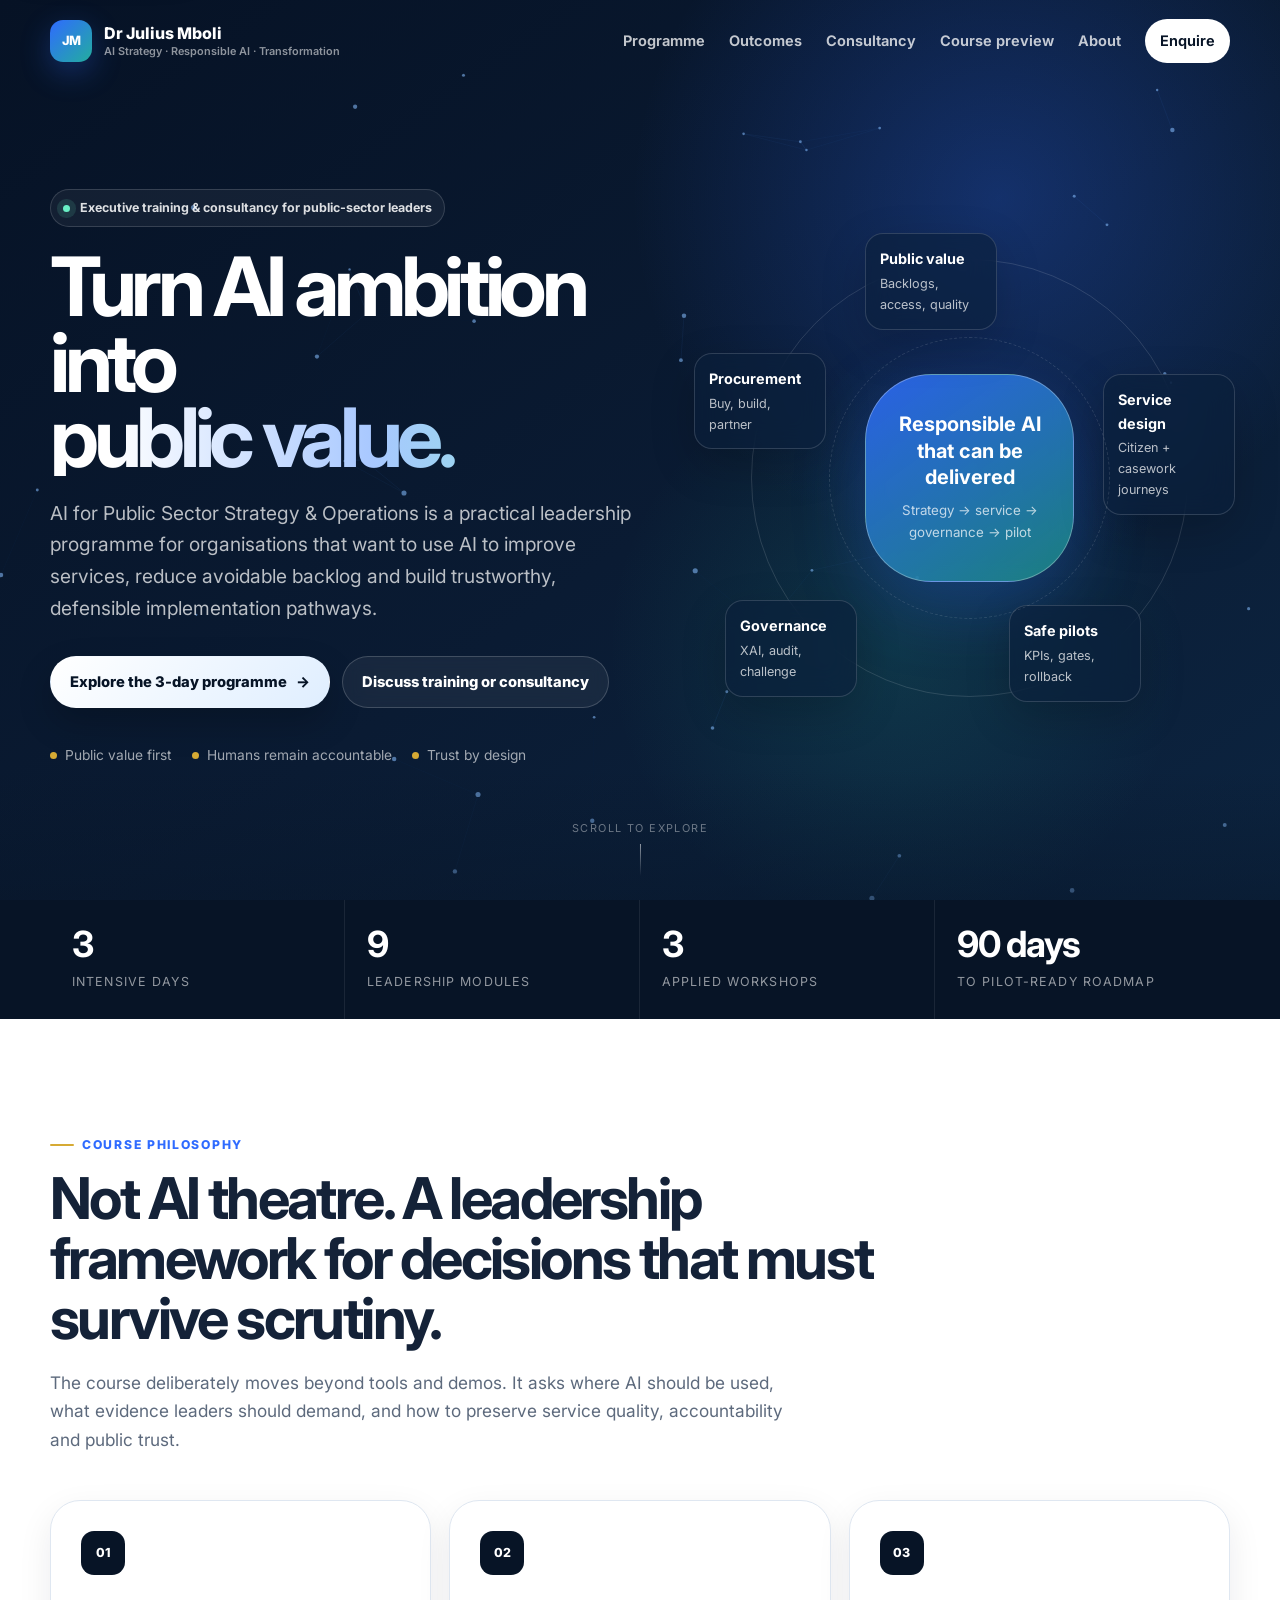
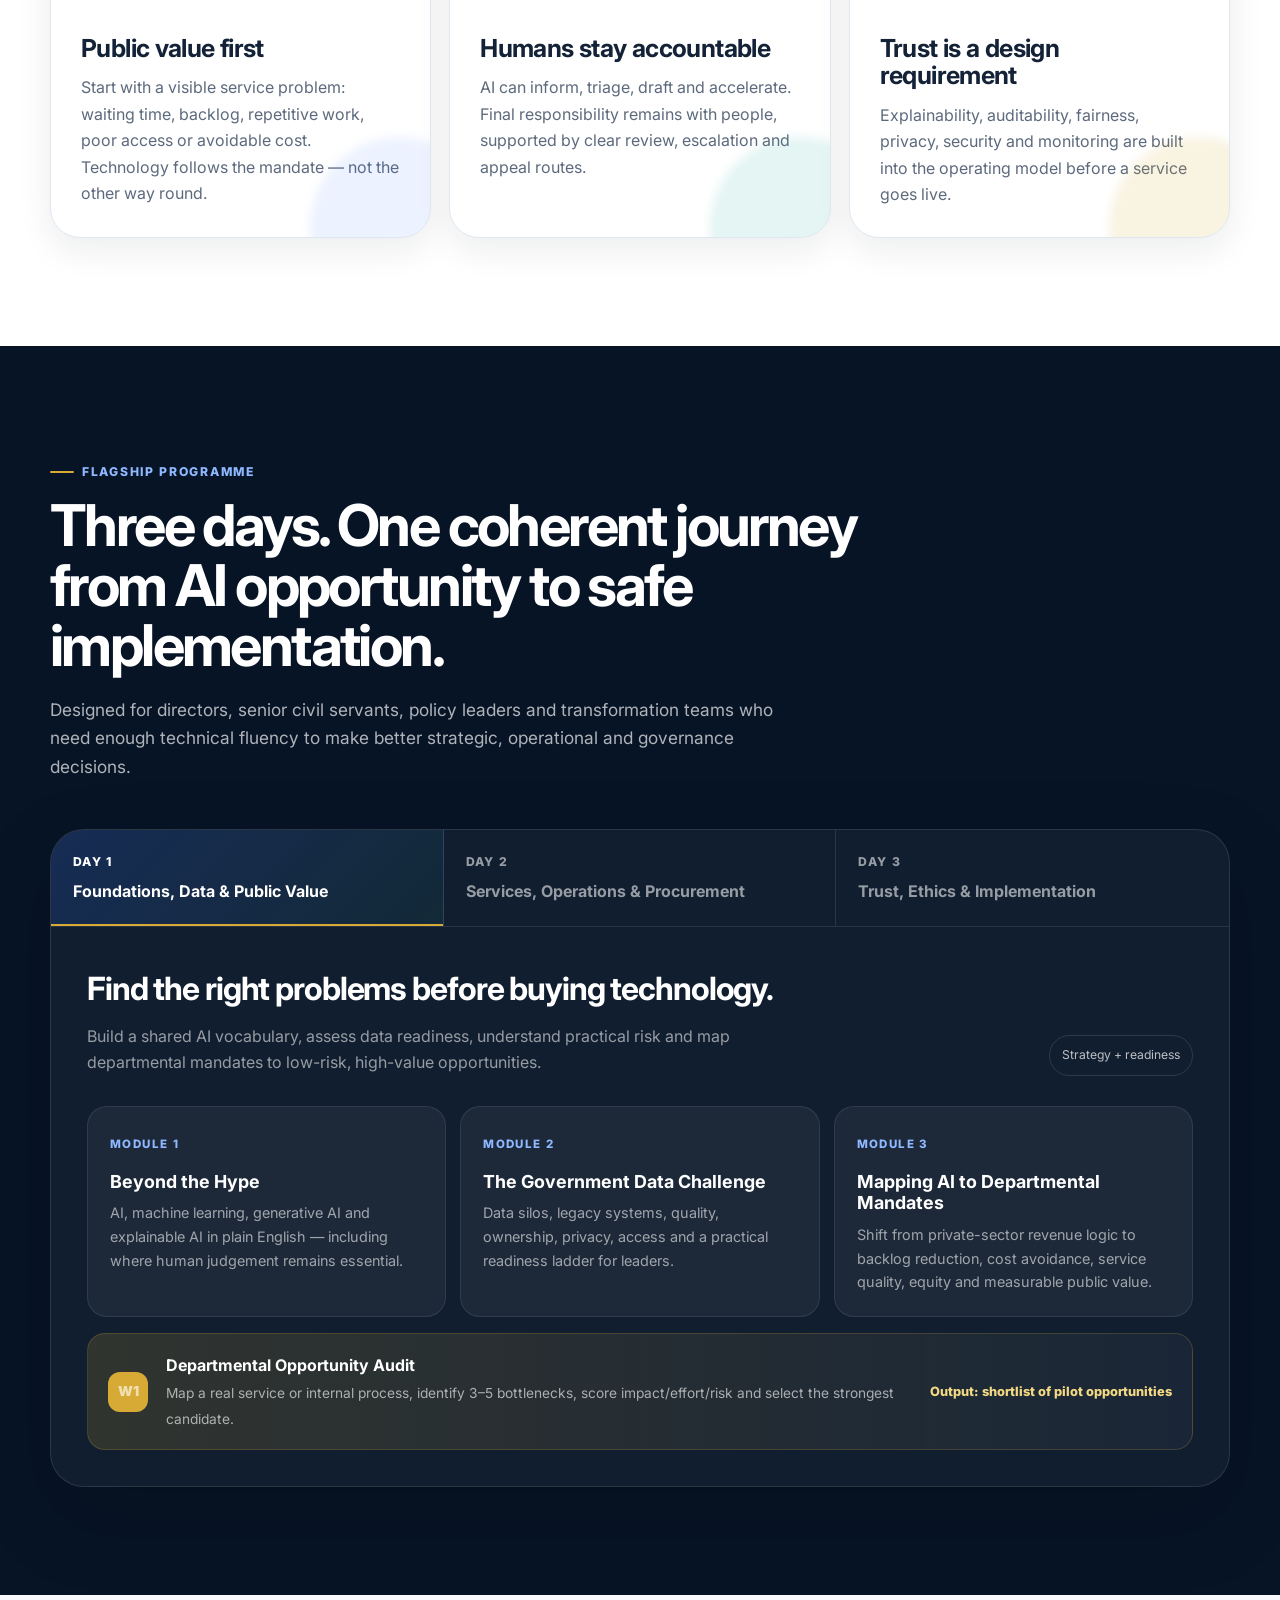
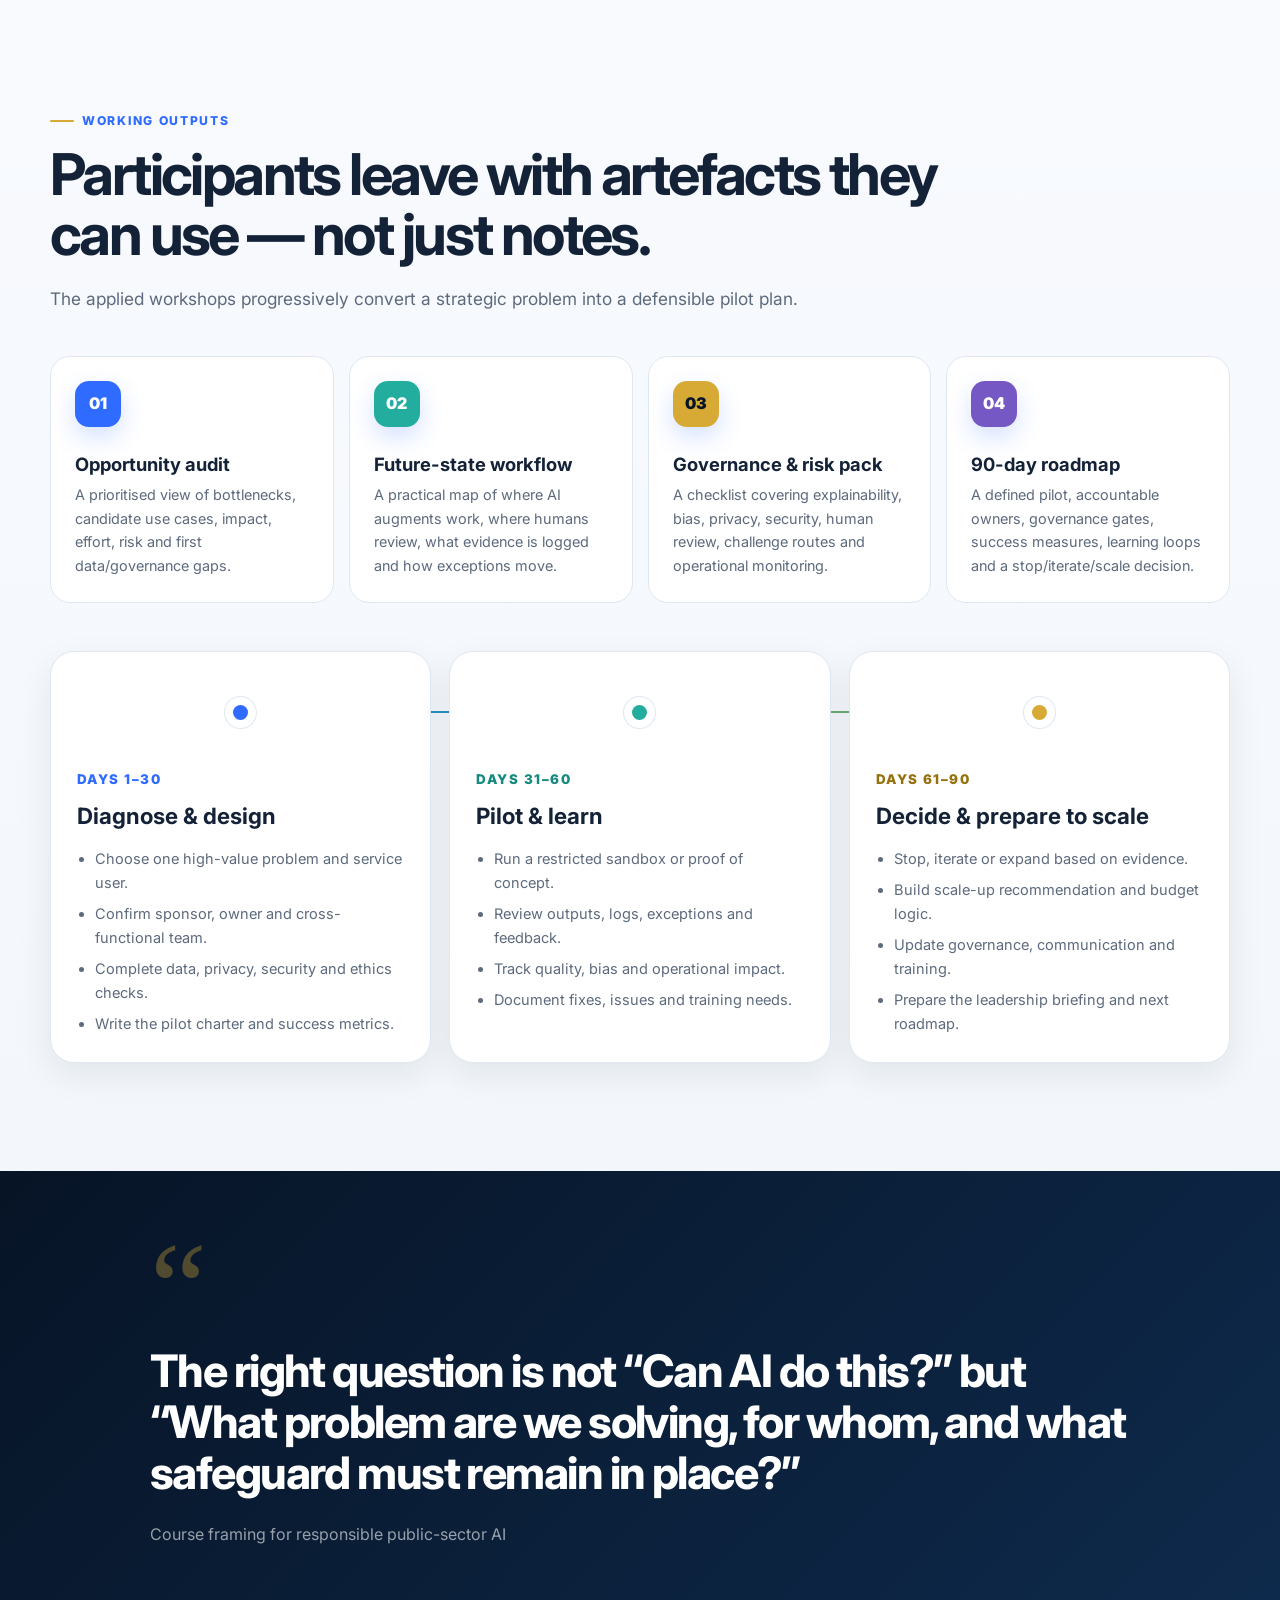
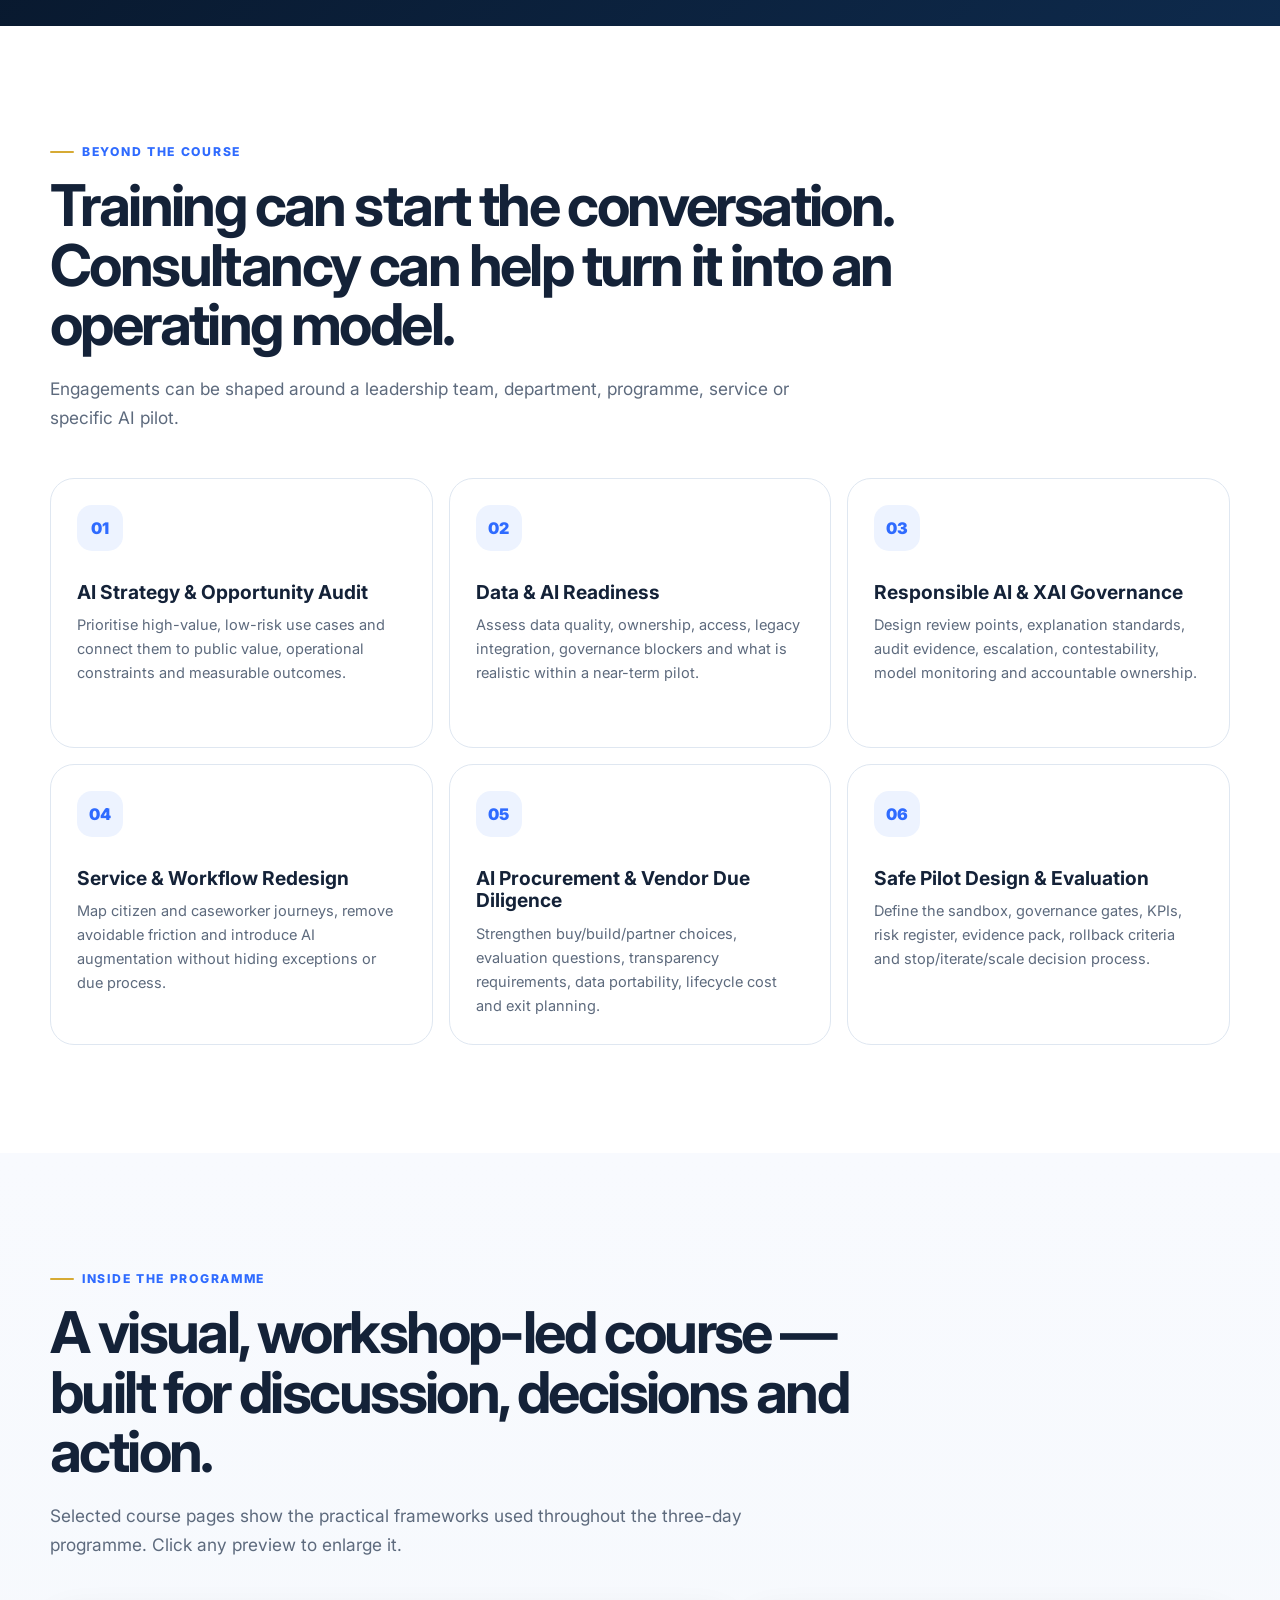
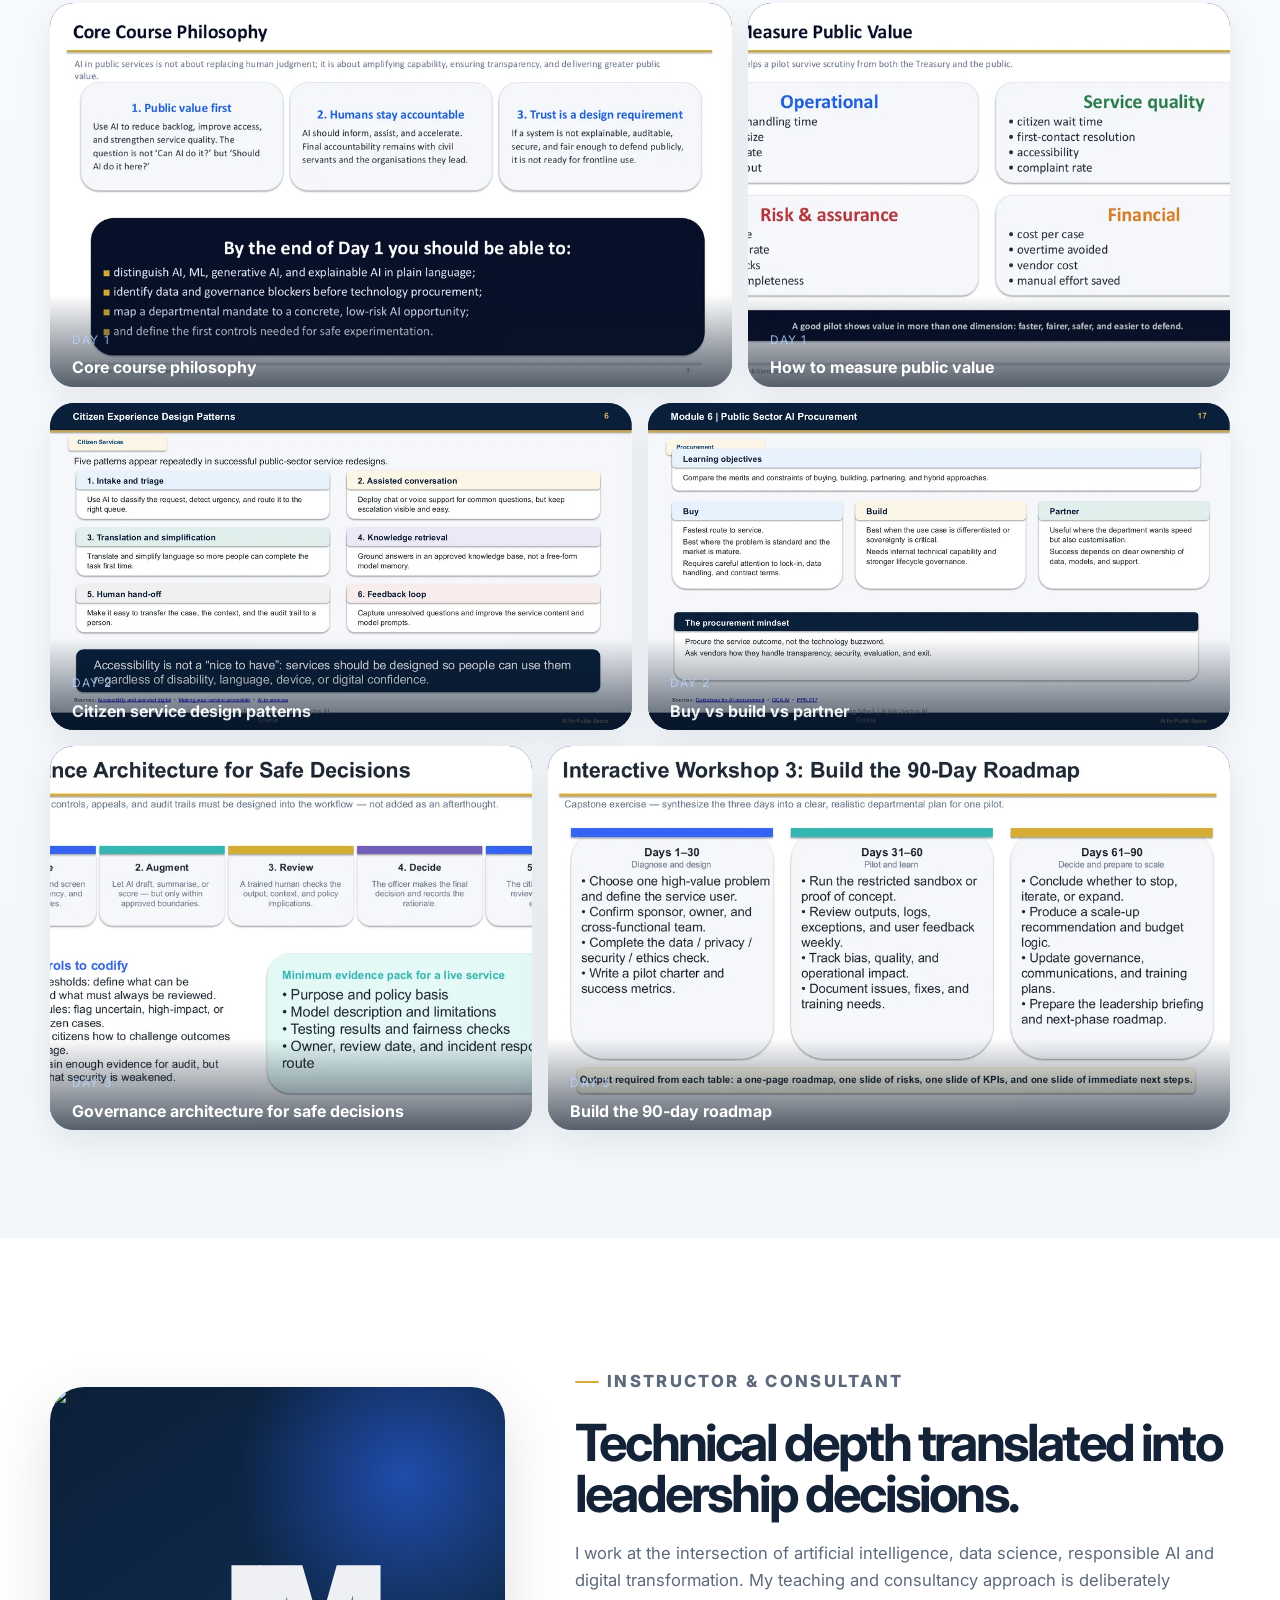
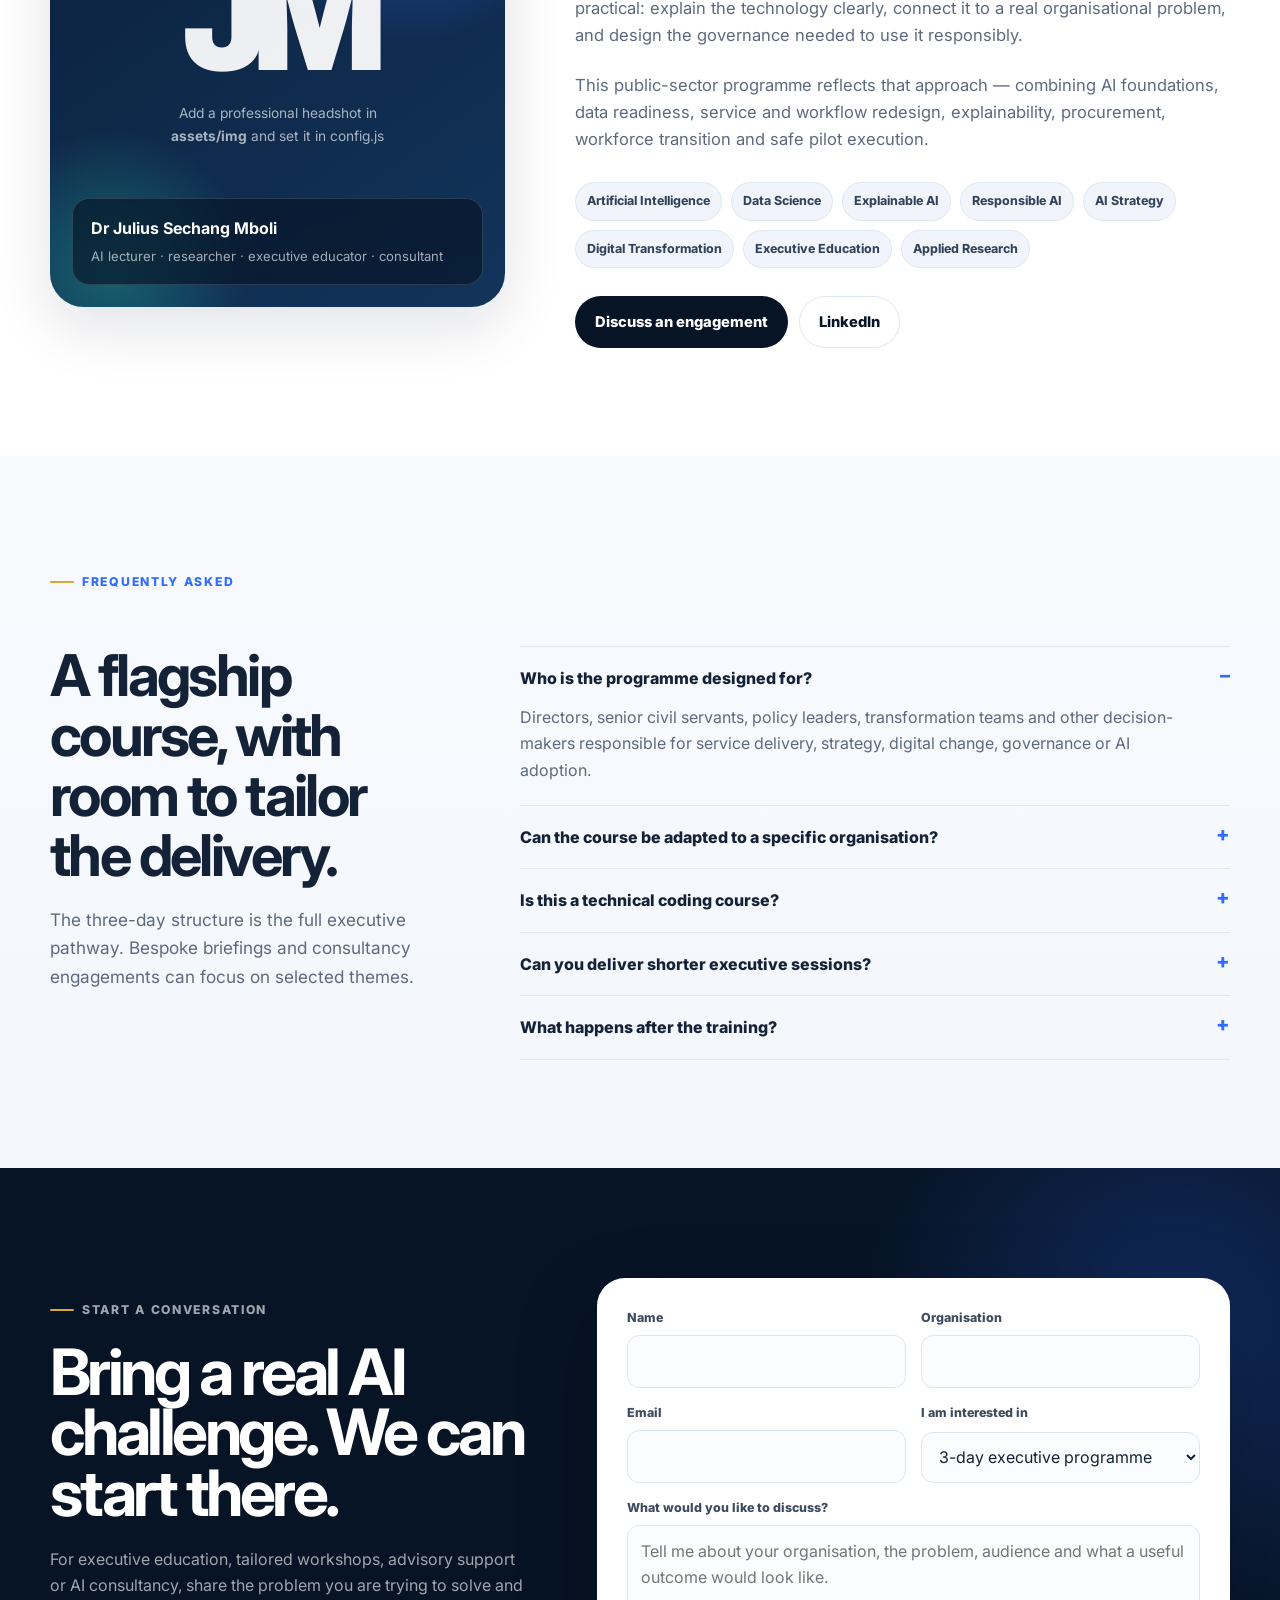
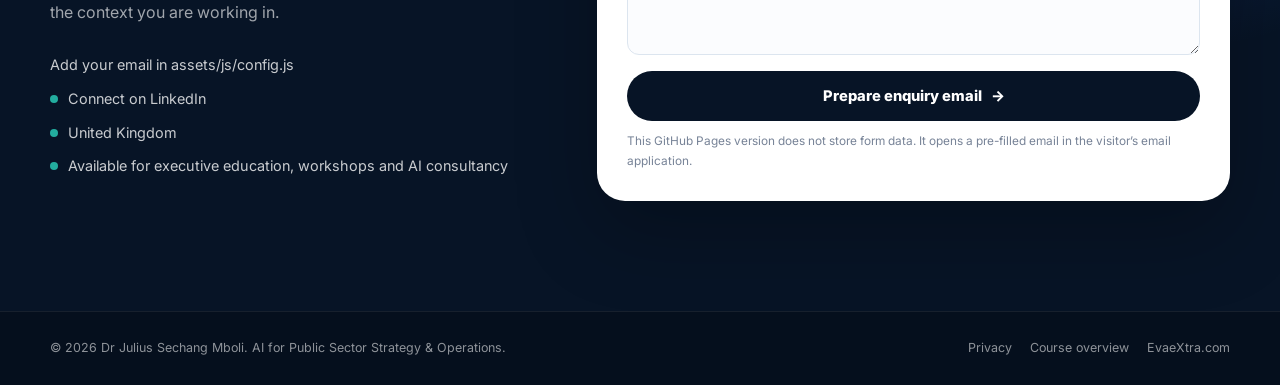
==== index.html @ f0c1030f "first ucimmit" ====
<!doctype html>
<html lang="en-GB">
<head>
  <meta charset="utf-8">
  <meta name="viewport" content="width=device-width,initial-scale=1">
  <title>AI for Public Sector Strategy & Operations | Dr Julius Sechang Mboli</title>
  <meta name="description" content="Executive AI training and consultancy for public-sector leaders: strategy, data readiness, service redesign, responsible AI, procurement and safe 90-day pilots.">
  <meta name="theme-color" content="#071426">
  <meta name="robots" content="index,follow">
  <meta property="og:type" content="website">
  <meta property="og:title" content="AI for Public Sector Strategy & Operations">
  <meta property="og:description" content="Executive training and consultancy to turn AI ambition into public value — safely, transparently and practically.">
  <meta property="og:image" content="assets/img/og-cover.png">
  <meta property="og:locale" content="en_GB">
  <link rel="icon" href="assets/img/favicon.svg" type="image/svg+xml">
  <link rel="preconnect" href="https://fonts.googleapis.com">
  <link rel="preconnect" href="https://fonts.gstatic.com" crossorigin>
  <link href="https://fonts.googleapis.com/css2?family=Inter:wght@400;500;600;700;800;900&display=swap" rel="stylesheet">
  <link rel="stylesheet" href="assets/css/styles.css">
  <script type="application/ld+json">
  {
    "@context": "https://schema.org",
    "@type": "Course",
    "name": "The Application of Artificial Intelligence for Public Sector Strategy and Operations",
    "description": "A three-day executive programme for directors, senior civil servants and policy leaders focused on public value, service transformation, responsible AI, procurement and safe implementation.",
    "provider": {
      "@type": "Person",
      "name": "Dr Julius Sechang Mboli"
    },
    "educationalLevel": "Executive education",
    "inLanguage": "en-GB"
  }
  </script>
</head>
<body>
  <a class="skip-link" href="#main">Skip to main content</a>

  <header class="site-header" aria-label="Primary">
    <div class="container nav-shell">
      <a class="brand" href="#top" aria-label="Dr Julius Sechang Mboli — home">
        <span class="brand-mark">JM</span>
        <span class="brand-copy">Dr Julius Mboli <small>AI Strategy · Responsible AI · Transformation</small></span>
      </a>
      <button class="nav-toggle" aria-controls="site-nav" aria-expanded="false" aria-label="Open navigation"><span></span></button>
      <nav class="site-nav" id="site-nav">
        <a href="#programme">Programme</a>
        <a href="#outcomes">Outcomes</a>
        <a href="#consultancy">Consultancy</a>
        <a href="#preview">Course preview</a>
        <a href="#about">About</a>
        <a class="nav-cta" href="#contact">Enquire</a>
      </nav>
    </div>
  </header>

  <main id="main">
    <section class="hero" id="top">
      <canvas id="constellation" aria-hidden="true"></canvas>
      <div class="container hero-grid">
        <div class="hero-copy" data-reveal>
          <div class="eyebrow"><span class="eyebrow-dot"></span>Executive training & consultancy for public-sector leaders</div>
          <h1>Turn AI ambition into <span>public value.</span></h1>
          <p>AI for Public Sector Strategy &amp; Operations is a practical leadership programme for organisations that want to use AI to improve services, reduce avoidable backlog and build trustworthy, defensible implementation pathways.</p>
          <div class="hero-actions">
            <a class="btn btn-primary" href="#programme">Explore the 3-day programme <span aria-hidden="true">→</span></a>
            <a class="btn btn-secondary" href="#contact">Discuss training or consultancy</a>
          </div>
          <div class="hero-proof" aria-label="Programme focus">
            <span><i></i>Public value first</span>
            <span><i></i>Humans remain accountable</span>
            <span><i></i>Trust by design</span>
          </div>
        </div>

        <div class="hero-visual" aria-label="Visual map of the programme themes" data-reveal="right">
          <div class="orbit-stage">
            <div class="orbit-core"><div><strong>Responsible AI<br>that can be delivered</strong><small>Strategy → service → governance → pilot</small></div></div>
            <div class="orbit-node node-1"><b>Public value</b>Backlogs, access, quality</div>
            <div class="orbit-node node-2"><b>Service design</b>Citizen + casework journeys</div>
            <div class="orbit-node node-3"><b>Safe pilots</b>KPIs, gates, rollback</div>
            <div class="orbit-node node-4"><b>Governance</b>XAI, audit, challenge</div>
            <div class="orbit-node node-5"><b>Procurement</b>Buy, build, partner</div>
          </div>
        </div>
      </div>
      <a class="hero-scroll" href="#philosophy">Scroll to explore</a>
    </section>

    <section class="metric-strip" aria-label="Programme facts">
      <div class="container metrics">
        <div class="metric"><strong data-count="3">3</strong><span>intensive days</span></div>
        <div class="metric"><strong data-count="9">9</strong><span>leadership modules</span></div>
        <div class="metric"><strong data-count="3">3</strong><span>applied workshops</span></div>
        <div class="metric"><strong data-count="90" data-suffix=" days">90 days</strong><span>to pilot-ready roadmap</span></div>
      </div>
    </section>

    <section class="section" id="philosophy">
      <div class="container">
        <p class="section-kicker" data-reveal>Course philosophy</p>
        <h2 class="section-title" data-reveal>Not AI theatre. A leadership framework for decisions that must survive scrutiny.</h2>
        <p class="section-intro" data-reveal>The course deliberately moves beyond tools and demos. It asks where AI should be used, what evidence leaders should demand, and how to preserve service quality, accountability and public trust.</p>
        <div class="pillar-grid">
          <article class="pillar-card tilt" data-reveal><span class="card-number">01</span><h3>Public value first</h3><p>Start with a visible service problem: waiting time, backlog, repetitive work, poor access or avoidable cost. Technology follows the mandate — not the other way round.</p></article>
          <article class="pillar-card tilt" data-reveal><span class="card-number">02</span><h3>Humans stay accountable</h3><p>AI can inform, triage, draft and accelerate. Final responsibility remains with people, supported by clear review, escalation and appeal routes.</p></article>
          <article class="pillar-card tilt" data-reveal><span class="card-number">03</span><h3>Trust is a design requirement</h3><p>Explainability, auditability, fairness, privacy, security and monitoring are built into the operating model before a service goes live.</p></article>
        </div>
      </div>
    </section>

    <section class="section section-dark" id="programme">
      <div class="container">
        <p class="section-kicker" data-reveal>Flagship programme</p>
        <h2 class="section-title" data-reveal>Three days. One coherent journey from AI opportunity to safe implementation.</h2>
        <p class="section-intro" data-reveal>Designed for directors, senior civil servants, policy leaders and transformation teams who need enough technical fluency to make better strategic, operational and governance decisions.</p>

        <div class="course-shell" data-reveal>
          <div class="course-tabs" role="tablist" aria-label="Course days">
            <button class="course-tab is-active" role="tab" aria-selected="true" data-day="day1"><span>Day 1</span><b>Foundations, Data &amp; Public Value</b></button>
            <button class="course-tab" role="tab" aria-selected="false" data-day="day2"><span>Day 2</span><b>Services, Operations &amp; Procurement</b></button>
            <button class="course-tab" role="tab" aria-selected="false" data-day="day3"><span>Day 3</span><b>Trust, Ethics &amp; Implementation</b></button>
          </div>

          <section class="course-panel is-active" data-panel="day1">
            <div class="panel-head"><div><h3>Find the right problems before buying technology.</h3><p>Build a shared AI vocabulary, assess data readiness, understand practical risk and map departmental mandates to low-risk, high-value opportunities.</p></div><span class="day-badge">Strategy + readiness</span></div>
            <div class="module-grid">
              <article class="module"><span class="module-label">Module 1</span><h4>Beyond the Hype</h4><p>AI, machine learning, generative AI and explainable AI in plain English — including where human judgement remains essential.</p></article>
              <article class="module"><span class="module-label">Module 2</span><h4>The Government Data Challenge</h4><p>Data silos, legacy systems, quality, ownership, privacy, access and a practical readiness ladder for leaders.</p></article>
              <article class="module"><span class="module-label">Module 3</span><h4>Mapping AI to Departmental Mandates</h4><p>Shift from private-sector revenue logic to backlog reduction, cost avoidance, service quality, equity and measurable public value.</p></article>
            </div>
            <div class="workshop-bar"><span class="workshop-icon">W1</span><div><b>Departmental Opportunity Audit</b><span>Map a real service or internal process, identify 3–5 bottlenecks, score impact/effort/risk and select the strongest candidate.</span></div><span class="workshop-output">Output: shortlist of pilot opportunities</span></div>
          </section>

          <section class="course-panel" data-panel="day2" hidden>
            <div class="panel-head"><div><h3>Move from ideas to operational service design.</h3><p>Redesign citizen journeys and casework, automate carefully, and make stronger commercial decisions across buy, build, partner and hybrid options.</p></div><span class="day-badge">Delivery + sourcing</span></div>
            <div class="module-grid">
              <article class="module"><span class="module-label">Module 4</span><h4>Citizen Experience &amp; Service Delivery</h4><p>Accessible, multilingual, AI-augmented services with reliable knowledge retrieval and visible human hand-off.</p></article>
              <article class="module"><span class="module-label">Module 5</span><h4>Operations, Casework &amp; Backlog Reduction</h4><p>Document intake, classification, summarisation, extraction and predictive support — with exceptions and auditability preserved.</p></article>
              <article class="module"><span class="module-label">Module 6</span><h4>Public-Sector AI Procurement</h4><p>Buy vs build vs partner, total cost of ownership, sovereignty, transparency, vendor lock-in, evaluation and exit planning.</p></article>
            </div>
            <div class="workshop-bar"><span class="workshop-icon">W2</span><div><b>Redesign a Bureaucratic Process</b><span>Turn one manual, backlogged workflow into a future-state operating model with AI augmentation, human controls and data requirements.</span></div><span class="workshop-output">Output: future-state workflow canvas</span></div>
          </section>

          <section class="course-panel" data-panel="day3" hidden>
            <div class="panel-head"><div><h3>Make the implementation defensible — to staff, citizens, auditors and leadership.</h3><p>Connect ethics, explainability, workforce transition and safe pilot governance into a 90-day execution pathway.</p></div><span class="day-badge">Trust + execution</span></div>
            <div class="module-grid">
              <article class="module"><span class="module-label">Module 7</span><h4>Ethics, Bias &amp; Explainability</h4><p>Bias, contestability, human-in-the-loop controls, audit evidence, model limitations, escalation and citizen challenge routes.</p></article>
              <article class="module"><span class="module-label">Module 8</span><h4>Leading the Civil Service Through AI Transition</h4><p>Workforce anxieties, role-based upskilling, early engagement, communication and safe experimentation in risk-aware environments.</p></article>
              <article class="module"><span class="module-label">Module 9</span><h4>Structuring Safe Government Pilots</h4><p>Restricted sandboxes, proof-of-concepts, governance gates, meaningful KPIs, monitoring, rollback and scale decisions.</p></article>
            </div>
            <div class="workshop-bar"><span class="workshop-icon">W3</span><div><b>Build the 90-Day Departmental Roadmap</b><span>Synthesise the full programme into a pilot charter with owners, governance needs, risk controls, KPIs, stakeholder communication and next steps.</span></div><span class="workshop-output">Output: pilot-ready 90-day roadmap</span></div>
          </section>
        </div>
      </div>
    </section>

    <section class="section section-soft" id="outcomes">
      <div class="container">
        <p class="section-kicker" data-reveal>Working outputs</p>
        <h2 class="section-title" data-reveal>Participants leave with artefacts they can use — not just notes.</h2>
        <p class="section-intro" data-reveal>The applied workshops progressively convert a strategic problem into a defensible pilot plan.</p>
        <div class="deliverable-grid">
          <article class="deliverable" data-reveal><div class="deliverable-icon">01</div><h3>Opportunity audit</h3><p>A prioritised view of bottlenecks, candidate use cases, impact, effort, risk and first data/governance gaps.</p></article>
          <article class="deliverable" data-reveal><div class="deliverable-icon">02</div><h3>Future-state workflow</h3><p>A practical map of where AI augments work, where humans review, what evidence is logged and how exceptions move.</p></article>
          <article class="deliverable" data-reveal><div class="deliverable-icon">03</div><h3>Governance &amp; risk pack</h3><p>A checklist covering explainability, bias, privacy, security, human review, challenge routes and operational monitoring.</p></article>
          <article class="deliverable" data-reveal><div class="deliverable-icon">04</div><h3>90-day roadmap</h3><p>A defined pilot, accountable owners, governance gates, success measures, learning loops and a stop/iterate/scale decision.</p></article>
        </div>

        <div class="roadmap" data-reveal>
          <div class="roadmap-grid">
            <article class="roadmap-step"><small>Days 1–30</small><h3>Diagnose &amp; design</h3><ul><li>Choose one high-value problem and service user.</li><li>Confirm sponsor, owner and cross-functional team.</li><li>Complete data, privacy, security and ethics checks.</li><li>Write the pilot charter and success metrics.</li></ul></article>
            <article class="roadmap-step"><small>Days 31–60</small><h3>Pilot &amp; learn</h3><ul><li>Run a restricted sandbox or proof of concept.</li><li>Review outputs, logs, exceptions and feedback.</li><li>Track quality, bias and operational impact.</li><li>Document fixes, issues and training needs.</li></ul></article>
            <article class="roadmap-step"><small>Days 61–90</small><h3>Decide &amp; prepare to scale</h3><ul><li>Stop, iterate or expand based on evidence.</li><li>Build scale-up recommendation and budget logic.</li><li>Update governance, communication and training.</li><li>Prepare the leadership briefing and next roadmap.</li></ul></article>
          </div>
        </div>
      </div>
    </section>

    <section class="quote-section">
      <div class="container quote-shell" data-reveal>
        <div class="quote-mark">“</div>
        <blockquote>The right question is not “Can AI do this?” but “What problem are we solving, for whom, and what safeguard must remain in place?”</blockquote>
        <cite>Course framing for responsible public-sector AI</cite>
      </div>
    </section>

    <section class="section" id="consultancy">
      <div class="container">
        <p class="section-kicker" data-reveal>Beyond the course</p>
        <h2 class="section-title" data-reveal>Training can start the conversation. Consultancy can help turn it into an operating model.</h2>
        <p class="section-intro" data-reveal>Engagements can be shaped around a leadership team, department, programme, service or specific AI pilot.</p>
        <div class="service-grid">
          <article class="service-card" data-reveal><div class="service-mark">01</div><h3>AI Strategy &amp; Opportunity Audit</h3><p>Prioritise high-value, low-risk use cases and connect them to public value, operational constraints and measurable outcomes.</p></article>
          <article class="service-card" data-reveal><div class="service-mark">02</div><h3>Data &amp; AI Readiness</h3><p>Assess data quality, ownership, access, legacy integration, governance blockers and what is realistic within a near-term pilot.</p></article>
          <article class="service-card" data-reveal><div class="service-mark">03</div><h3>Responsible AI &amp; XAI Governance</h3><p>Design review points, explanation standards, audit evidence, escalation, contestability, model monitoring and accountable ownership.</p></article>
          <article class="service-card" data-reveal><div class="service-mark">04</div><h3>Service &amp; Workflow Redesign</h3><p>Map citizen and caseworker journeys, remove avoidable friction and introduce AI augmentation without hiding exceptions or due process.</p></article>
          <article class="service-card" data-reveal><div class="service-mark">05</div><h3>AI Procurement &amp; Vendor Due Diligence</h3><p>Strengthen buy/build/partner choices, evaluation questions, transparency requirements, data portability, lifecycle cost and exit planning.</p></article>
          <article class="service-card" data-reveal><div class="service-mark">06</div><h3>Safe Pilot Design &amp; Evaluation</h3><p>Define the sandbox, governance gates, KPIs, risk register, evidence pack, rollback criteria and stop/iterate/scale decision process.</p></article>
        </div>
      </div>
    </section>

    <section class="section section-soft" id="preview">
      <div class="container">
        <p class="section-kicker" data-reveal>Inside the programme</p>
        <h2 class="section-title" data-reveal>A visual, workshop-led course — built for discussion, decisions and action.</h2>
        <p class="section-intro" data-reveal>Selected course pages show the practical frameworks used throughout the three-day programme. Click any preview to enlarge it.</p>
        <div class="gallery-grid">
          <button class="gallery-card" data-title="Core course philosophy" data-reveal><img loading="lazy" src="assets/img/slides/day1-philosophy.webp" alt="Slide showing public value first, humans stay accountable and trust as a design requirement"><span class="gallery-caption"><span>Day 1</span><b>Core course philosophy</b></span></button>
          <button class="gallery-card" data-title="Public value KPIs" data-reveal><img loading="lazy" src="assets/img/slides/public-value-kpis.webp" alt="Slide showing operational, service quality, risk and financial public value measures"><span class="gallery-caption"><span>Day 1</span><b>How to measure public value</b></span></button>
          <button class="gallery-card" data-title="Citizen service design patterns" data-reveal><img loading="lazy" src="assets/img/slides/citizen-design-patterns.webp" alt="Slide showing citizen experience design patterns"><span class="gallery-caption"><span>Day 2</span><b>Citizen service design patterns</b></span></button>
          <button class="gallery-card" data-title="Buy vs build vs partner" data-reveal><img loading="lazy" src="assets/img/slides/procurement-buy-build-partner.webp" alt="Slide comparing buy, build and partner procurement approaches"><span class="gallery-caption"><span>Day 2</span><b>Buy vs build vs partner</b></span></button>
          <button class="gallery-card" data-title="Governance architecture" data-reveal><img loading="lazy" src="assets/img/slides/governance-architecture.webp" alt="Slide showing triage, augment, review, decide and appeal governance architecture"><span class="gallery-caption"><span>Day 3</span><b>Governance architecture for safe decisions</b></span></button>
          <button class="gallery-card" data-title="90-day roadmap" data-reveal><img loading="lazy" src="assets/img/slides/ninety-day-roadmap.webp" alt="Slide showing the 90-day roadmap across diagnose and design, pilot and learn, and decide and scale"><span class="gallery-caption"><span>Day 3</span><b>Build the 90-day roadmap</b></span></button>
        </div>
      </div>
    </section>

    <section class="section" id="about">
      <div class="container about-grid">
        <div class="profile-card" data-reveal="left">
          <img id="profile-image" alt="Dr Julius Sechang Mboli" hidden>
          <div id="profile-fallback" class="profile-fallback"><div><div class="profile-initials">JM</div><span>Add a professional headshot in <strong>assets/img</strong> and set it in config.js</span></div></div>
          <div class="profile-badge"><b>Dr Julius Sechang Mboli</b><span>AI lecturer · researcher · executive educator · consultant</span></div>
        </div>
        <div class="about-copy" data-reveal="right">
          <p class="section-kicker">Instructor &amp; consultant</p>
          <h2>Technical depth translated into leadership decisions.</h2>
          <p>I work at the intersection of artificial intelligence, data science, responsible AI and digital transformation. My teaching and consultancy approach is deliberately practical: explain the technology clearly, connect it to a real organisational problem, and design the governance needed to use it responsibly.</p>
          <p>This public-sector programme reflects that approach — combining AI foundations, data readiness, service and workflow redesign, explainability, procurement, workforce transition and safe pilot execution.</p>
          <div class="expertise-chips" aria-label="Areas of expertise"><span>Artificial Intelligence</span><span>Data Science</span><span>Explainable AI</span><span>Responsible AI</span><span>AI Strategy</span><span>Digital Transformation</span><span>Executive Education</span><span>Applied Research</span></div>
          <div class="about-actions"><a class="btn btn-dark" href="#contact">Discuss an engagement</a><a class="btn btn-outline" data-config-href="linkedIn" href="#contact" target="_blank" rel="noreferrer">LinkedIn</a></div>
        </div>
      </div>
    </section>

    <section class="section section-soft" id="faq">
      <div class="container">
        <p class="section-kicker" data-reveal>Frequently asked</p>
        <div class="faq-grid">
          <div data-reveal="left"><h2 class="section-title">A flagship course, with room to tailor the delivery.</h2><p class="section-intro">The three-day structure is the full executive pathway. Bespoke briefings and consultancy engagements can focus on selected themes.</p></div>
          <div class="faq-list" data-reveal="right">
            <details open><summary>Who is the programme designed for?</summary><p>Directors, senior civil servants, policy leaders, transformation teams and other decision-makers responsible for service delivery, strategy, digital change, governance or AI adoption.</p></details>
            <details><summary>Can the course be adapted to a specific organisation?</summary><p>Yes. Use cases, workshop prompts, data-readiness questions, governance examples and the 90-day roadmap can be aligned to the organisation’s services, operating environment and priority problems.</p></details>
            <details><summary>Is this a technical coding course?</summary><p>No. It is designed for leadership decision-making. Technical concepts are explained clearly, but the emphasis is on opportunity selection, operating models, governance, procurement, implementation and measurable public value.</p></details>
            <details><summary>Can you deliver shorter executive sessions?</summary><p>The content can be repackaged into executive briefings, half-day or full-day workshops, or a focused consultancy engagement around a specific AI problem or pilot.</p></details>
            <details><summary>What happens after the training?</summary><p>The capstone creates a 90-day pilot roadmap. A follow-on engagement can focus on readiness assessment, pilot design, governance, vendor due diligence, evaluation or leadership support.</p></details>
          </div>
        </div>
      </div>
    </section>

    <section class="contact-section" id="contact">
      <div class="container contact-grid">
        <div class="contact-copy" data-reveal="left">
          <p class="section-kicker">Start a conversation</p>
          <h2>Bring a real AI challenge. We can start there.</h2>
          <p>For executive education, tailored workshops, advisory support or AI consultancy, share the problem you are trying to solve and the context you are working in.</p>
          <div class="contact-meta">
            <a id="direct-email" href="#contact"><span class="contact-dot"></span>Add your email in assets/js/config.js</a>
            <a data-config-href="linkedIn" href="#contact" target="_blank" rel="noreferrer"><span class="contact-dot"></span>Connect on LinkedIn</a>
            <span><span class="contact-dot"></span><span data-config-text="location">United Kingdom</span></span>
            <span><span class="contact-dot"></span><span data-config-text="availability">Available for executive education, workshops and AI consultancy</span></span>
          </div>
        </div>
        <form class="contact-form" id="contact-form" data-reveal="right">
          <div class="form-grid">
            <div class="field"><label for="name">Name</label><input id="name" name="name" autocomplete="name" required></div>
            <div class="field"><label for="organisation">Organisation</label><input id="organisation" name="organisation" autocomplete="organization"></div>
            <div class="field"><label for="email">Email</label><input id="email" name="email" type="email" autocomplete="email" required></div>
            <div class="field"><label for="interest">I am interested in</label><select id="interest" name="interest"><option>3-day executive programme</option><option>Tailored workshop / briefing</option><option>AI strategy consultancy</option><option>Responsible AI / XAI governance</option><option>AI procurement / vendor review</option><option>Safe pilot design / evaluation</option><option>Other</option></select></div>
            <div class="field full"><label for="message">What would you like to discuss?</label><textarea id="message" name="message" required placeholder="Tell me about your organisation, the problem, audience and what a useful outcome would look like."></textarea></div>
          </div>
          <button class="btn btn-dark" type="submit">Prepare enquiry email <span aria-hidden="true">→</span></button>
          <p class="form-note">This GitHub Pages version does not store form data. It opens a pre-filled email in the visitor’s email application.</p>
          <p id="form-status" class="form-status" role="status" aria-live="polite"></p>
        </form>
      </div>
    </section>
  </main>

  <footer class="site-footer">
    <div class="container footer-grid">
      <span>© <span id="year"></span> Dr Julius Sechang Mboli. AI for Public Sector Strategy &amp; Operations.</span>
      <nav class="footer-links" aria-label="Footer"><a href="privacy.html">Privacy</a><a href="assets/docs/public-sector-ai-course-overview.docx">Course overview</a><a data-config-href="website" href="https://evaextra.com" target="_blank" rel="noreferrer">EvaeXtra.com</a></nav>
    </div>
  </footer>

  <dialog class="lightbox" id="lightbox" aria-labelledby="lightbox-title">
    <div class="lightbox-bar"><strong id="lightbox-title">Course preview</strong><button class="lightbox-close" id="lightbox-close" aria-label="Close preview">×</button></div>
    <img id="lightbox-image" alt="">
  </dialog>

  <script src="assets/js/config.js"></script>
  <script src="assets/js/main.js"></script>
</body>
</html>
---- assets/css/styles.css ----
:root {
  --navy-950: #071426;
  --navy-900: #0b1f3a;
  --navy-850: #10294a;
  --ink: #142238;
  --muted: #5d6a7d;
  --line: #dfe7f1;
  --paper: #f7f9fc;
  --white: #ffffff;
  --blue: #2f6bff;
  --blue-2: #69a3ff;
  --teal: #23ad9f;
  --gold: #d6aa34;
  --violet: #7658c5;
  --red: #d85c5c;
  --shadow: 0 20px 60px rgba(7, 20, 38, 0.12);
  --shadow-soft: 0 12px 34px rgba(7, 20, 38, 0.08);
  --radius-xl: 30px;
  --radius-lg: 22px;
  --radius-md: 16px;
  --max: 1180px;
  --ease: cubic-bezier(.2,.75,.2,1);
}

* { box-sizing: border-box; }
html { scroll-behaviour: smooth; scroll-behavior: smooth; }
body {
  margin: 0;
  color: var(--ink);
  background: var(--white);
  font-family: Inter, ui-sans-serif, system-ui, -apple-system, BlinkMacSystemFont, "Segoe UI", sans-serif;
  line-height: 1.65;
  -webkit-font-smoothing: antialiased;
  text-rendering: optimizeLegibility;
  overflow-x: hidden;
}
body.nav-open, body.modal-open { overflow: hidden; }
img { max-width: 100%; display: block; }
a { color: inherit; text-decoration: none; }
button, input, select, textarea { font: inherit; }
button { cursor: pointer; }
::selection { background: rgba(47,107,255,.18); }

.skip-link {
  position: fixed; left: 16px; top: -80px; z-index: 9999;
  background: var(--white); color: var(--navy-950); padding: 10px 14px; border-radius: 10px;
  box-shadow: var(--shadow-soft);
}
.skip-link:focus { top: 16px; }

.container { width: min(var(--max), calc(100% - 40px)); margin-inline: auto; }
.section { padding: 108px 0; position: relative; }
.section-soft { background: linear-gradient(180deg, #f8fafe 0%, #f3f7fb 100%); }
.section-dark { background: var(--navy-950); color: var(--white); }
.section-kicker {
  display: inline-flex; align-items: center; gap: 8px; margin: 0 0 14px;
  font-size: .76rem; letter-spacing: .14em; text-transform: uppercase; font-weight: 800; color: var(--blue);
}
.section-kicker::before { content: ""; width: 24px; height: 2px; border-radius: 3px; background: var(--gold); }
.section-dark .section-kicker { color: #8eb8ff; }
.section-title { margin: 0; font-size: clamp(2rem, 4.5vw, 3.65rem); line-height: 1.04; letter-spacing: -.045em; max-width: 890px; }
.section-intro { margin: 20px 0 0; max-width: 760px; color: var(--muted); font-size: 1.08rem; }
.section-dark .section-intro { color: rgba(255,255,255,.68); }
.eyebrow {
  display: inline-flex; align-items: center; gap: 10px; padding: 8px 12px; border: 1px solid rgba(255,255,255,.15);
  border-radius: 999px; color: rgba(255,255,255,.86); background: rgba(255,255,255,.05); font-size: .78rem; font-weight: 700;
}
.eyebrow-dot { width: 7px; height: 7px; border-radius: 50%; background: #69f0c5; box-shadow: 0 0 0 6px rgba(105,240,197,.12); }

/* Header */
.site-header {
  position: fixed; inset: 0 0 auto; z-index: 1000; height: 82px; display: flex; align-items: center;
  transition: background .3s ease, box-shadow .3s ease, backdrop-filter .3s ease;
}
.site-header.is-scrolled { background: rgba(7,20,38,.88); backdrop-filter: blur(16px); box-shadow: 0 1px 0 rgba(255,255,255,.08); }
.nav-shell { display: flex; align-items: center; justify-content: space-between; gap: 24px; }
.brand { display: inline-flex; align-items: center; gap: 12px; color: var(--white); font-weight: 800; min-width: max-content; }
.brand-mark { width: 42px; height: 42px; display: grid; place-items: center; border-radius: 13px; background: linear-gradient(135deg, var(--blue), var(--teal)); box-shadow: 0 10px 30px rgba(47,107,255,.3); font-size: .8rem; letter-spacing: -.04em; }
.brand-copy { display: grid; line-height: 1.15; }
.brand-copy small { font-size: .68rem; color: rgba(255,255,255,.55); font-weight: 600; margin-top: 3px; }
.site-nav { display: flex; align-items: center; gap: 24px; color: rgba(255,255,255,.76); font-size: .91rem; font-weight: 650; }
.site-nav a { transition: color .2s ease; }
.site-nav a:hover { color: var(--white); }
.nav-cta { padding: 10px 15px; color: var(--navy-950)!important; background: var(--white); border-radius: 999px; }
.nav-toggle { display: none; width: 42px; height: 42px; border: 0; border-radius: 12px; background: rgba(255,255,255,.08); color: white; }
.nav-toggle span, .nav-toggle::before, .nav-toggle::after { content: ""; width: 20px; height: 2px; display: block; background: currentColor; margin: 4px auto; transition: transform .2s ease, opacity .2s ease; }

/* Hero */
.hero {
  min-height: 100svh; position: relative; overflow: hidden; color: var(--white); background:
    radial-gradient(circle at 78% 22%, rgba(47,107,255,.28), transparent 30%),
    radial-gradient(circle at 70% 72%, rgba(35,173,159,.17), transparent 26%),
    linear-gradient(145deg, #061225 0%, #0a1b33 55%, #0c2440 100%);
  display: grid; align-items: center; padding: 130px 0 74px;
}
.hero::after { content: ""; position: absolute; inset: auto 0 0; height: 130px; background: linear-gradient(to bottom, transparent, rgba(7,20,38,.42)); pointer-events: none; }
#constellation { position: absolute; inset: 0; width: 100%; height: 100%; opacity: .9; }
.hero-grid { position: relative; z-index: 2; display: grid; grid-template-columns: minmax(0,1.06fr) minmax(410px,.94fr); gap: 72px; align-items: center; }
.hero-copy h1 { margin: 22px 0 22px; font-size: clamp(3rem, 6.4vw, 6.8rem); line-height: .92; letter-spacing: -.065em; max-width: 850px; }
.hero-copy h1 span { display: block; background: linear-gradient(90deg, #fff 10%, #a8c8ff 55%, #88e6d8 95%); -webkit-background-clip: text; background-clip: text; color: transparent; }
.hero-copy p { margin: 0; max-width: 720px; color: rgba(255,255,255,.72); font-size: clamp(1.05rem, 1.5vw, 1.25rem); }
.hero-actions { display: flex; flex-wrap: wrap; gap: 12px; margin-top: 32px; }
.btn { display: inline-flex; align-items: center; justify-content: center; gap: 9px; border-radius: 999px; padding: 13px 19px; font-weight: 800; font-size: .92rem; border: 1px solid transparent; transition: transform .2s ease, box-shadow .2s ease, background .2s ease; }
.btn:hover { transform: translateY(-2px); }
.btn-primary { color: var(--navy-950); background: linear-gradient(135deg, #fff 0%, #dfeeff 100%); box-shadow: 0 15px 35px rgba(0,0,0,.2); }
.btn-secondary { color: var(--white); border-color: rgba(255,255,255,.18); background: rgba(255,255,255,.06); backdrop-filter: blur(8px); }
.btn-dark { color: white; background: var(--navy-950); }
.btn-outline { border-color: var(--line); color: var(--navy-950); background: white; }
.hero-proof { display: flex; gap: 20px; flex-wrap: wrap; margin-top: 36px; color: rgba(255,255,255,.62); font-size: .86rem; }
.hero-proof span { display: inline-flex; align-items: center; gap: 8px; }
.hero-proof i { width: 7px; height: 7px; background: var(--gold); border-radius: 50%; }

.hero-visual { position: relative; min-height: 560px; display: grid; place-items: center; }
.orbit-stage { position: relative; width: min(100%, 530px); aspect-ratio: 1; }
.orbit-stage::before, .orbit-stage::after { content: ""; position: absolute; border: 1px solid rgba(255,255,255,.13); border-radius: 50%; inset: 8%; animation: spin 22s linear infinite; }
.orbit-stage::after { inset: 23%; border-style: dashed; animation-direction: reverse; animation-duration: 18s; }
.orbit-core { position: absolute; inset: 30%; border-radius: 32%; display: grid; place-items: center; text-align: center; padding: 24px; background: linear-gradient(145deg, rgba(47,107,255,.86), rgba(35,173,159,.66)); box-shadow: 0 25px 70px rgba(47,107,255,.28); border: 1px solid rgba(255,255,255,.3); backdrop-filter: blur(10px); animation: float 5s ease-in-out infinite; }
.orbit-core strong { font-size: 1.25rem; line-height: 1.15; }
.orbit-core small { display: block; color: rgba(255,255,255,.72); margin-top: 8px; }
.orbit-node { position: absolute; width: 132px; padding: 13px 14px; border: 1px solid rgba(255,255,255,.15); border-radius: 18px; background: rgba(11,31,58,.62); box-shadow: 0 15px 45px rgba(0,0,0,.18); backdrop-filter: blur(14px); font-size: .79rem; color: rgba(255,255,255,.72); }
.orbit-node b { display: block; color: white; font-size: .9rem; margin-bottom: 3px; }
.node-1 { top: 3%; left: 30%; animation: driftA 6s ease-in-out infinite; }
.node-2 { top: 30%; right: -1%; animation: driftB 7s ease-in-out infinite; }
.node-3 { bottom: 7%; right: 17%; animation: driftA 7.5s ease-in-out infinite reverse; }
.node-4 { bottom: 8%; left: 3%; animation: driftB 6.5s ease-in-out infinite reverse; }
.node-5 { top: 26%; left: -3%; animation: driftA 8s ease-in-out infinite; }
.hero-scroll { position: absolute; z-index: 4; bottom: 24px; left: 50%; transform: translateX(-50%); display: grid; justify-items: center; gap: 6px; color: rgba(255,255,255,.4); font-size: .68rem; letter-spacing: .13em; text-transform: uppercase; }
.hero-scroll::after { content: ""; width: 1px; height: 32px; background: linear-gradient(to bottom, rgba(255,255,255,.55), transparent); animation: pulseLine 1.8s ease-in-out infinite; }

/* Metric strip */
.metric-strip { margin-top: -1px; background: var(--navy-950); color: white; border-top: 1px solid rgba(255,255,255,.08); }
.metrics { display: grid; grid-template-columns: repeat(4,1fr); }
.metric { padding: 26px 22px; border-right: 1px solid rgba(255,255,255,.08); }
.metric:last-child { border-right: 0; }
.metric strong { font-size: 2.25rem; line-height: 1; letter-spacing: -.04em; }
.metric span { display: block; margin-top: 8px; color: rgba(255,255,255,.56); font-size: .78rem; text-transform: uppercase; letter-spacing: .09em; }

/* Pillars */
.pillar-grid { margin-top: 46px; display: grid; grid-template-columns: repeat(3,1fr); gap: 18px; }
.pillar-card { position: relative; overflow: hidden; min-height: 320px; padding: 30px; border: 1px solid var(--line); border-radius: var(--radius-xl); background: white; box-shadow: var(--shadow-soft); transform: perspective(800px) rotateX(var(--rx,0deg)) rotateY(var(--ry,0deg)); transition: transform .25s var(--ease), box-shadow .25s ease; }
.pillar-card:hover { box-shadow: var(--shadow); }
.pillar-card::after { content: ""; position: absolute; width: 180px; height: 180px; border-radius: 50%; right: -60px; bottom: -80px; background: var(--card-glow, rgba(47,107,255,.09)); filter: blur(5px); }
.pillar-card:nth-child(2) { --card-glow: rgba(35,173,159,.12); }
.pillar-card:nth-child(3) { --card-glow: rgba(214,170,52,.14); }
.card-number { display: inline-flex; width: 44px; height: 44px; align-items: center; justify-content: center; border-radius: 13px; color: white; background: var(--navy-950); font-size: .78rem; font-weight: 800; }
.pillar-card h3 { font-size: 1.55rem; line-height: 1.1; margin: 60px 0 12px; letter-spacing: -.025em; }
.pillar-card p { color: var(--muted); margin: 0; }

/* Course */
.course-shell { margin-top: 48px; border: 1px solid rgba(255,255,255,.11); border-radius: 34px; background: rgba(255,255,255,.045); overflow: hidden; box-shadow: 0 30px 80px rgba(0,0,0,.18); }
.course-tabs { display: grid; grid-template-columns: repeat(3,1fr); border-bottom: 1px solid rgba(255,255,255,.1); }
.course-tab { border: 0; background: transparent; color: rgba(255,255,255,.56); padding: 22px; text-align: left; border-right: 1px solid rgba(255,255,255,.1); transition: background .2s ease, color .2s ease; }
.course-tab:last-child { border-right: 0; }
.course-tab span { display: block; color: inherit; font-weight: 800; font-size: .76rem; text-transform: uppercase; letter-spacing: .11em; }
.course-tab b { display: block; margin-top: 5px; font-size: 1rem; }
.course-tab.is-active { color: white; background: linear-gradient(135deg, rgba(47,107,255,.18), rgba(35,173,159,.08)); box-shadow: inset 0 -2px 0 var(--gold); }
.course-panel { padding: 36px; }
.course-panel[hidden] { display: none; }
.panel-head { display: flex; justify-content: space-between; align-items: end; gap: 24px; margin-bottom: 30px; }
.panel-head h3 { margin: 0; font-size: 2rem; letter-spacing: -.035em; }
.panel-head p { margin: 7px 0 0; color: rgba(255,255,255,.56); max-width: 740px; }
.day-badge { flex: 0 0 auto; padding: 9px 12px; border-radius: 999px; border: 1px solid rgba(255,255,255,.12); color: rgba(255,255,255,.72); font-size: .76rem; }
.module-grid { display: grid; grid-template-columns: repeat(3,1fr); gap: 14px; }
.module { min-height: 205px; padding: 22px; border-radius: 20px; border: 1px solid rgba(255,255,255,.09); background: rgba(255,255,255,.05); }
.module-label { font-size: .72rem; font-weight: 800; color: #8eb8ff; letter-spacing: .12em; text-transform: uppercase; }
.module h4 { margin: 16px 0 9px; font-size: 1.12rem; line-height: 1.2; }
.module p { margin: 0; color: rgba(255,255,255,.58); font-size: .9rem; }
.workshop-bar { margin-top: 16px; display: grid; grid-template-columns: auto 1fr auto; align-items: center; gap: 18px; padding: 18px 20px; border-radius: 18px; background: linear-gradient(90deg, rgba(214,170,52,.16), rgba(255,255,255,.04)); border: 1px solid rgba(214,170,52,.2); }
.workshop-icon { width: 40px; height: 40px; border-radius: 12px; display: grid; place-items: center; background: var(--gold); color: var(--navy-950); font-weight: 900; }
.workshop-bar b { display: block; }
.workshop-bar span { color: rgba(255,255,255,.62); font-size: .86rem; }
.workshop-output { color: #f3d983!important; font-weight: 800; font-size: .8rem!important; }

/* Deliverables */
.deliverable-grid { margin-top: 42px; display: grid; grid-template-columns: repeat(4,1fr); gap: 15px; }
.deliverable { padding: 24px; border-radius: 20px; border: 1px solid var(--line); background: white; }
.deliverable-icon { width: 46px; height: 46px; display: grid; place-items: center; border-radius: 14px; font-weight: 900; color: white; background: var(--blue); box-shadow: 0 10px 24px rgba(47,107,255,.2); }
.deliverable:nth-child(2) .deliverable-icon { background: var(--teal); }
.deliverable:nth-child(3) .deliverable-icon { background: var(--gold); color: var(--navy-950); }
.deliverable:nth-child(4) .deliverable-icon { background: var(--violet); }
.deliverable h3 { margin: 26px 0 8px; font-size: 1.15rem; line-height: 1.2; }
.deliverable p { margin: 0; color: var(--muted); font-size: .9rem; }

/* 90 day pathway */
.roadmap { margin-top: 48px; position: relative; }
.roadmap::before { content: ""; position: absolute; left: 8%; right: 8%; top: 60px; height: 2px; background: linear-gradient(90deg, var(--blue), var(--teal), var(--gold)); }
.roadmap-grid { display: grid; grid-template-columns: repeat(3,1fr); gap: 18px; position: relative; }
.roadmap-step { position: relative; z-index: 1; padding: 26px; border-radius: 24px; background: white; border: 1px solid var(--line); box-shadow: var(--shadow-soft); }
.roadmap-step::before { content: ""; display: block; width: 15px; height: 15px; border-radius: 50%; background: var(--blue); box-shadow: 0 0 0 8px white, 0 0 0 9px var(--line); margin: 27px auto 45px; }
.roadmap-step:nth-child(2)::before { background: var(--teal); }
.roadmap-step:nth-child(3)::before { background: var(--gold); }
.roadmap-step small { color: var(--blue); font-weight: 850; text-transform: uppercase; letter-spacing: .11em; }
.roadmap-step:nth-child(2) small { color: #168a7f; }
.roadmap-step:nth-child(3) small { color: #96720f; }
.roadmap-step h3 { margin: 7px 0 12px; font-size: 1.4rem; }
.roadmap-step ul { margin: 0; padding-left: 18px; color: var(--muted); font-size: .91rem; }
.roadmap-step li + li { margin-top: 7px; }

/* Consultancy */
.service-grid { margin-top: 46px; display: grid; grid-template-columns: repeat(3,1fr); gap: 16px; }
.service-card { min-height: 270px; padding: 26px; border-radius: 24px; background: white; border: 1px solid var(--line); transition: transform .25s var(--ease), border-color .25s ease, box-shadow .25s ease; }
.service-card:hover { transform: translateY(-6px); border-color: #b9cae2; box-shadow: var(--shadow-soft); }
.service-card .service-mark { width: 46px; height: 46px; border-radius: 15px; display: grid; place-items: center; background: #edf3ff; color: var(--blue); font-weight: 900; }
.service-card h3 { margin: 30px 0 10px; font-size: 1.2rem; line-height: 1.15; }
.service-card p { margin: 0; color: var(--muted); font-size: .91rem; }

/* Gallery */
.gallery-grid { margin-top: 44px; display: grid; grid-template-columns: repeat(12,1fr); gap: 16px; }
.gallery-card { border: 0; padding: 0; position: relative; overflow: hidden; border-radius: 24px; background: var(--navy-900); box-shadow: var(--shadow-soft); text-align: left; min-height: 280px; }
.gallery-card:nth-child(1), .gallery-card:nth-child(6) { grid-column: span 7; }
.gallery-card:nth-child(2), .gallery-card:nth-child(5) { grid-column: span 5; }
.gallery-card:nth-child(3), .gallery-card:nth-child(4) { grid-column: span 6; }
.gallery-card img { width: 100%; height: 100%; object-fit: cover; transition: transform .6s var(--ease), filter .4s ease; }
.gallery-card:hover img { transform: scale(1.035); filter: brightness(.73); }
.gallery-caption { position: absolute; inset: auto 0 0; padding: 36px 22px 20px; color: white; background: linear-gradient(to top, rgba(7,20,38,.9), transparent); transform: translateY(14px); opacity: .88; transition: transform .3s ease, opacity .3s ease; }
.gallery-card:hover .gallery-caption { transform: translateY(0); opacity: 1; }
.gallery-caption span { display: block; font-size: .74rem; color: #a9c7f7; text-transform: uppercase; letter-spacing: .1em; }
.gallery-caption b { display: block; margin-top: 4px; font-size: 1rem; }
.lightbox { padding: 0; border: 0; width: min(1080px, calc(100vw - 32px)); max-height: 90vh; border-radius: 24px; background: var(--navy-950); box-shadow: 0 40px 100px rgba(0,0,0,.4); }
.lightbox::backdrop { background: rgba(2,9,18,.78); backdrop-filter: blur(8px); }
.lightbox img { width: 100%; max-height: 78vh; object-fit: contain; background: #0a1729; }
.lightbox-bar { display: flex; align-items: center; justify-content: space-between; gap: 16px; color: white; padding: 14px 16px; }
.lightbox-close { width: 38px; height: 38px; border-radius: 50%; border: 1px solid rgba(255,255,255,.15); background: rgba(255,255,255,.08); color: white; }

/* About */
.about-grid { display: grid; grid-template-columns: .82fr 1.18fr; gap: 70px; align-items: center; }
.profile-card { position: relative; min-height: 520px; border-radius: 34px; overflow: hidden; background: linear-gradient(145deg, var(--navy-900), #12345b); box-shadow: var(--shadow); }
.profile-card::before { content: ""; position: absolute; width: 340px; height: 340px; border-radius: 50%; top: -80px; right: -70px; background: radial-gradient(circle, rgba(47,107,255,.55), transparent 70%); }
.profile-card::after { content: ""; position: absolute; width: 280px; height: 280px; border-radius: 50%; bottom: -100px; left: -80px; background: radial-gradient(circle, rgba(35,173,159,.42), transparent 70%); }
#profile-image { width: 100%; height: 100%; object-fit: cover; position: absolute; inset: 0; }
.profile-fallback { position: absolute; inset: 0; display: grid; place-items: center; color: white; text-align: center; z-index: 2; }
.profile-initials { font-size: clamp(5rem, 12vw, 9rem); font-weight: 900; letter-spacing: -.09em; line-height: 1; opacity: .93; }
.profile-fallback span { display: block; max-width: 250px; color: rgba(255,255,255,.65); font-size: .86rem; margin: 12px auto 0; }
.profile-badge { position: absolute; z-index: 4; left: 22px; right: 22px; bottom: 22px; padding: 16px 18px; border-radius: 17px; color: white; background: rgba(7,20,38,.66); border: 1px solid rgba(255,255,255,.14); backdrop-filter: blur(12px); }
.profile-badge b { display: block; }
.profile-badge span { color: rgba(255,255,255,.63); font-size: .82rem; }
.about-copy h2 { margin: 0; font-size: clamp(2.3rem,4vw,4.2rem); line-height: .98; letter-spacing: -.055em; }
.about-copy > p { color: var(--muted); font-size: 1.04rem; margin: 22px 0; }
.expertise-chips { display: flex; flex-wrap: wrap; gap: 9px; margin: 28px 0; }
.expertise-chips span { padding: 8px 11px; border-radius: 999px; background: #f1f5fb; border: 1px solid #dfe7f1; color: #31435d; font-size: .78rem; font-weight: 750; }
.about-actions { display: flex; gap: 11px; flex-wrap: wrap; }

/* Quote */
.quote-section { padding: 78px 0; background: linear-gradient(135deg, var(--navy-950), #0e2a4c); color: white; overflow: hidden; }
.quote-shell { position: relative; max-width: 980px; }
.quote-mark { font-size: 8rem; line-height: .6; color: var(--gold); opacity: .35; font-family: Georgia, serif; }
.quote-shell blockquote { margin: 20px 0 0; font-size: clamp(1.7rem,3.5vw,3.35rem); line-height: 1.14; letter-spacing: -.035em; font-weight: 750; }
.quote-shell cite { display: block; margin-top: 22px; color: rgba(255,255,255,.58); font-style: normal; }

/* FAQ */
.faq-grid { display: grid; grid-template-columns: .72fr 1.28fr; gap: 70px; margin-top: 40px; }
.faq-list details { border-top: 1px solid var(--line); padding: 18px 0; }
.faq-list details:last-child { border-bottom: 1px solid var(--line); }
.faq-list summary { font-weight: 800; cursor: pointer; list-style: none; display: flex; justify-content: space-between; gap: 24px; }
.faq-list summary::-webkit-details-marker { display: none; }
.faq-list summary::after { content: "+"; color: var(--blue); font-size: 1.25rem; line-height: 1; }
.faq-list details[open] summary::after { content: "–"; }
.faq-list details p { color: var(--muted); margin: 12px 36px 4px 0; }

/* Contact */
.contact-section { background: var(--navy-950); color: white; padding: 110px 0; position: relative; overflow: hidden; }
.contact-section::before { content: ""; position: absolute; width: 650px; height: 650px; border-radius: 50%; right: -220px; top: -160px; background: radial-gradient(circle, rgba(47,107,255,.26), transparent 69%); }
.contact-grid { position: relative; display: grid; grid-template-columns: .86fr 1.14fr; gap: 70px; align-items: start; }
.contact-copy h2 { margin: 0; font-size: clamp(2.5rem,5vw,4.7rem); line-height: .95; letter-spacing: -.055em; }
.contact-copy p { color: rgba(255,255,255,.62); margin: 22px 0; max-width: 520px; }
.contact-meta { display: grid; gap: 10px; margin-top: 28px; }
.contact-meta a, .contact-meta span { display: flex; align-items: center; gap: 10px; color: rgba(255,255,255,.78); font-size: .9rem; }
.contact-dot { width: 8px; height: 8px; border-radius: 50%; background: var(--teal); }
.contact-form { padding: 30px; border-radius: 28px; background: white; color: var(--ink); box-shadow: 0 30px 80px rgba(0,0,0,.25); }
.form-grid { display: grid; grid-template-columns: repeat(2,1fr); gap: 15px; }
.field { display: grid; gap: 7px; }
.field.full { grid-column: 1 / -1; }
.field label { font-size: .78rem; font-weight: 800; color: #3d4b5e; }
.field input, .field select, .field textarea { width: 100%; border: 1px solid #dce5ef; border-radius: 12px; padding: 12px 13px; background: #fbfcfe; color: var(--ink); outline: none; transition: border .2s ease, box-shadow .2s ease; }
.field textarea { min-height: 130px; resize: vertical; }
.field input:focus, .field select:focus, .field textarea:focus { border-color: #8eb8ff; box-shadow: 0 0 0 4px rgba(47,107,255,.09); }
.contact-form .btn { width: 100%; margin-top: 16px; border: 0; }
.form-note { color: #778397; font-size: .74rem; margin: 11px 0 0; }
.form-status { margin: 13px 0 0; padding: 10px 12px; border-radius: 10px; font-size: .78rem; display: none; }
.form-status.is-warning { display: block; background: #fff6da; color: #735d18; }
.form-status.is-success { display: block; background: #e8f8f4; color: #176f67; }

/* Footer */
.site-footer { background: #050f1d; color: rgba(255,255,255,.55); padding: 26px 0; border-top: 1px solid rgba(255,255,255,.07); font-size: .78rem; }
.footer-grid { display: flex; justify-content: space-between; align-items: center; gap: 20px; flex-wrap: wrap; }
.footer-links { display: flex; gap: 18px; }
.footer-links a:hover { color: white; }

/* Privacy */
.simple-page { min-height: 100vh; background: var(--paper); }
.simple-hero { background: var(--navy-950); color: white; padding: 150px 0 70px; }
.simple-hero h1 { margin: 0; font-size: clamp(2.8rem,6vw,5rem); letter-spacing: -.05em; line-height: .96; }
.prose { max-width: 820px; padding: 70px 0 110px; }
.prose h2 { margin-top: 40px; font-size: 1.5rem; }
.prose p, .prose li { color: var(--muted); }
.prose a { color: var(--blue); text-decoration: underline; }

/* Reveal */
.js [data-reveal] { opacity: 0; transform: translateY(22px); transition: opacity .7s var(--ease), transform .7s var(--ease); }
.js [data-reveal].is-visible { opacity: 1; transform: translateY(0); }
.js [data-reveal="left"] { transform: translateX(-28px); }
.js [data-reveal="right"] { transform: translateX(28px); }
.js [data-reveal="left"].is-visible, .js [data-reveal="right"].is-visible { transform: translateX(0); }

@keyframes spin { to { transform: rotate(360deg); } }
@keyframes float { 0%,100% { transform: translateY(0) rotate(-1deg); } 50% { transform: translateY(-12px) rotate(1deg); } }
@keyframes driftA { 0%,100% { transform: translate(0,0); } 50% { transform: translate(8px,-10px); } }
@keyframes driftB { 0%,100% { transform: translate(0,0); } 50% { transform: translate(-8px,8px); } }
@keyframes pulseLine { 0%,100% { opacity: .25; transform: scaleY(.7); } 50% { opacity: 1; transform: scaleY(1); } }

@media (max-width: 1020px) {
  .hero-grid { grid-template-columns: 1fr; gap: 36px; }
  .hero { min-height: auto; }
  .hero-visual { min-height: 460px; }
  .orbit-stage { width: min(78vw, 520px); }
  .pillar-grid, .module-grid, .service-grid { grid-template-columns: repeat(2,1fr); }
  .pillar-card:last-child, .module:last-child { grid-column: 1 / -1; }
  .deliverable-grid { grid-template-columns: repeat(2,1fr); }
  .about-grid, .contact-grid, .faq-grid { grid-template-columns: 1fr; gap: 46px; }
  .profile-card { min-height: 480px; max-width: 620px; }
}

@media (max-width: 820px) {
  .site-header { height: 72px; }
  .brand-copy small { display: none; }
  .nav-toggle { display: block; }
  .site-nav {
    position: fixed; inset: 72px 14px auto; display: grid; gap: 0; padding: 12px; border-radius: 20px;
    background: rgba(7,20,38,.98); box-shadow: 0 24px 70px rgba(0,0,0,.35); border: 1px solid rgba(255,255,255,.1);
    transform: translateY(-12px) scale(.98); opacity: 0; visibility: hidden; transition: .2s ease;
  }
  .site-nav.is-open { transform: translateY(0) scale(1); opacity: 1; visibility: visible; }
  .site-nav a { padding: 12px 13px; }
  .nav-cta { margin-top: 6px; }
  .metrics { grid-template-columns: repeat(2,1fr); }
  .metric:nth-child(2) { border-right: 0; }
  .metric:nth-child(-n+2) { border-bottom: 1px solid rgba(255,255,255,.08); }
  .course-tabs { grid-template-columns: 1fr; }
  .course-tab { border-right: 0; border-bottom: 1px solid rgba(255,255,255,.08); }
  .course-tab:last-child { border-bottom: 0; }
  .panel-head { align-items: flex-start; flex-direction: column; }
  .workshop-bar { grid-template-columns: auto 1fr; }
  .workshop-output { grid-column: 2; }
  .roadmap::before { left: 39px; right: auto; top: 0; bottom: 0; width: 2px; height: auto; background: linear-gradient(var(--blue), var(--teal), var(--gold)); }
  .roadmap-grid { grid-template-columns: 1fr; }
  .roadmap-step { padding-left: 78px; }
  .roadmap-step::before { position: absolute; left: 31px; top: 30px; margin: 0; }
  .gallery-card, .gallery-card:nth-child(n) { grid-column: span 12; min-height: 250px; }
}

@media (max-width: 620px) {
  .container { width: min(100% - 28px, var(--max)); }
  .section { padding: 82px 0; }
  .hero { padding-top: 115px; }
  .hero-copy h1 { font-size: clamp(2.8rem, 15vw, 4.8rem); }
  .hero-actions .btn { width: 100%; }
  .hero-proof { gap: 10px 16px; }
  .hero-visual { min-height: 390px; margin-top: 10px; }
  .orbit-stage { width: 100%; max-width: 390px; }
  .orbit-node { width: 116px; padding: 10px 11px; font-size: .69rem; }
  .orbit-node b { font-size: .78rem; }
  .node-1 { top: 0; }
  .node-2 { right: 0; }
  .node-5 { left: 0; }
  .metrics { grid-template-columns: 1fr 1fr; }
  .metric { padding: 20px 12px; }
  .metric strong { font-size: 1.9rem; }
  .pillar-grid, .module-grid, .deliverable-grid, .service-grid, .form-grid { grid-template-columns: 1fr; }
  .pillar-card:last-child, .module:last-child, .field.full { grid-column: auto; }
  .course-panel { padding: 22px 16px 18px; }
  .course-tab { padding: 17px; }
  .roadmap-step { padding-left: 70px; }
  .contact-form { padding: 22px; }
  .profile-card { min-height: 430px; }
  .footer-grid { align-items: flex-start; flex-direction: column; }
}

@media (prefers-reduced-motion: reduce) {
  *, *::before, *::after { animation-duration: .01ms !important; animation-iteration-count: 1 !important; scroll-behavior: auto !important; transition-duration: .01ms !important; }
  .js [data-reveal] { opacity: 1; transform: none; }
}
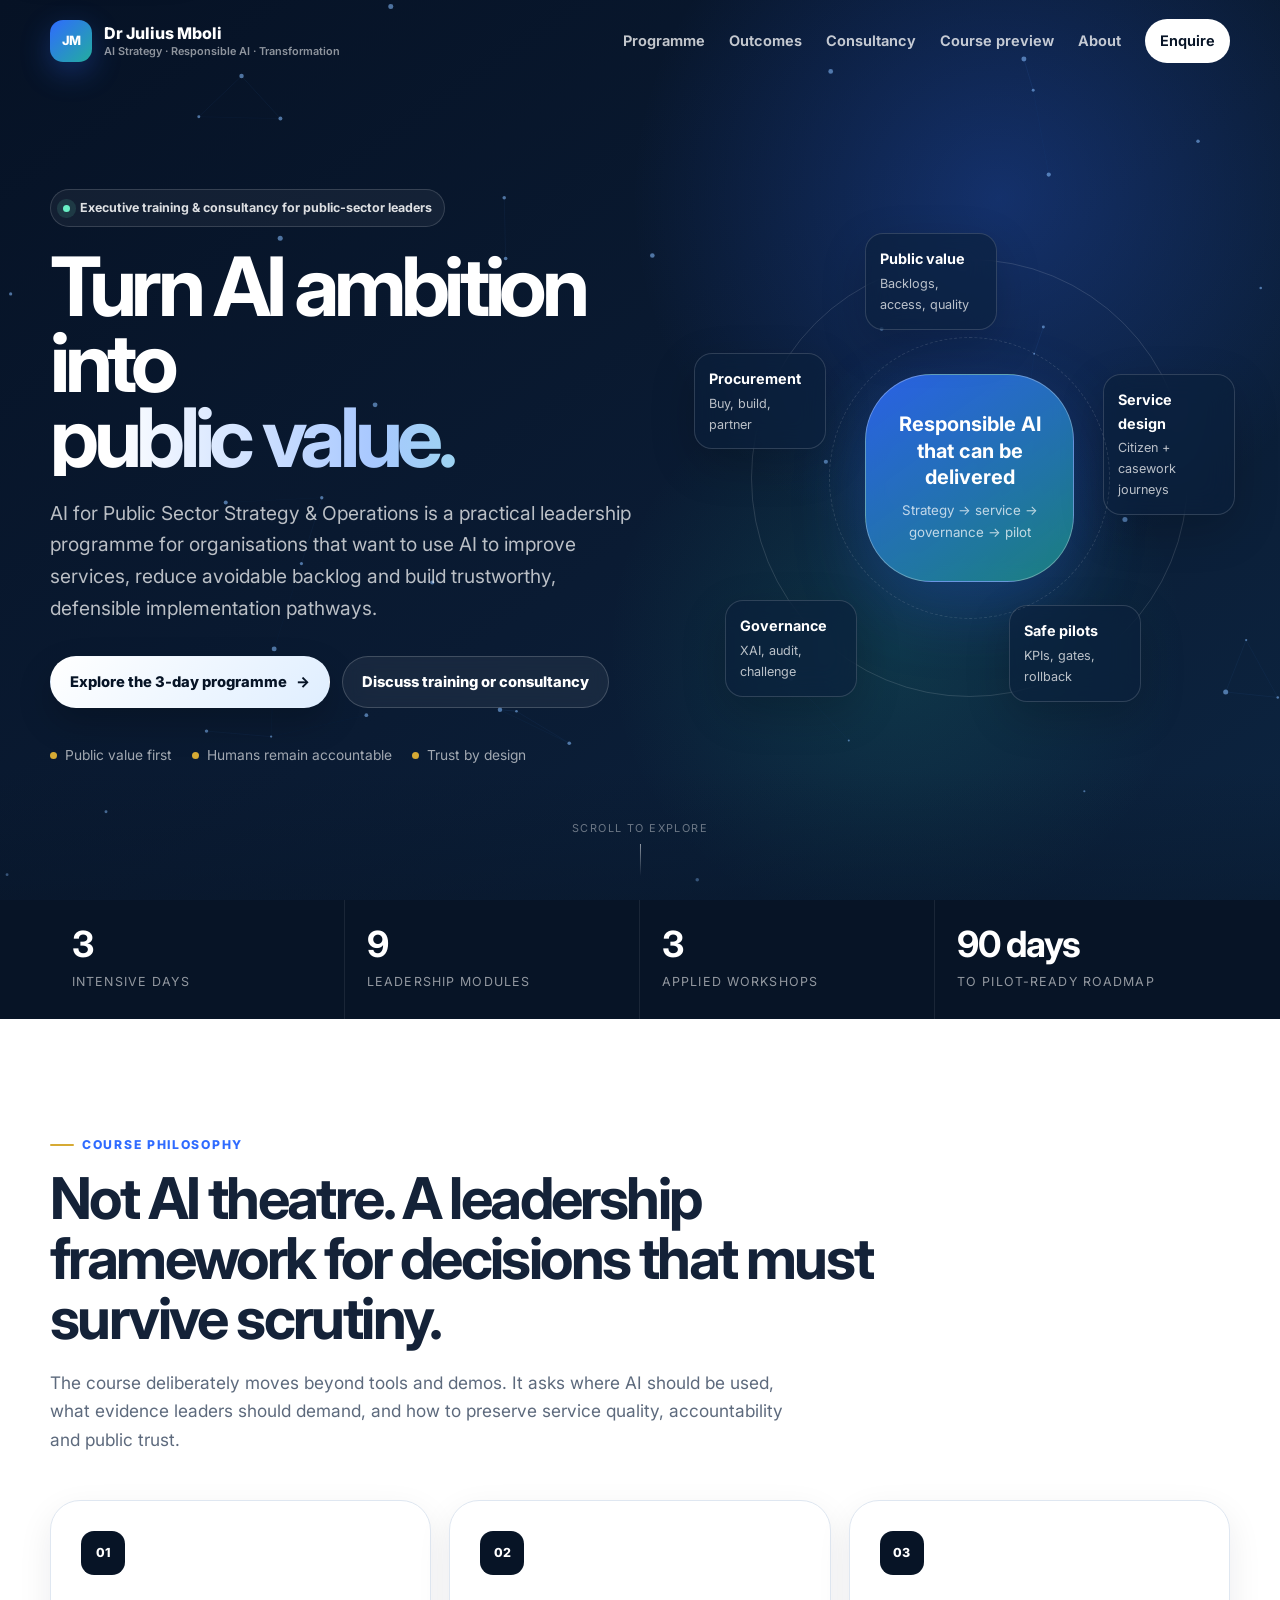
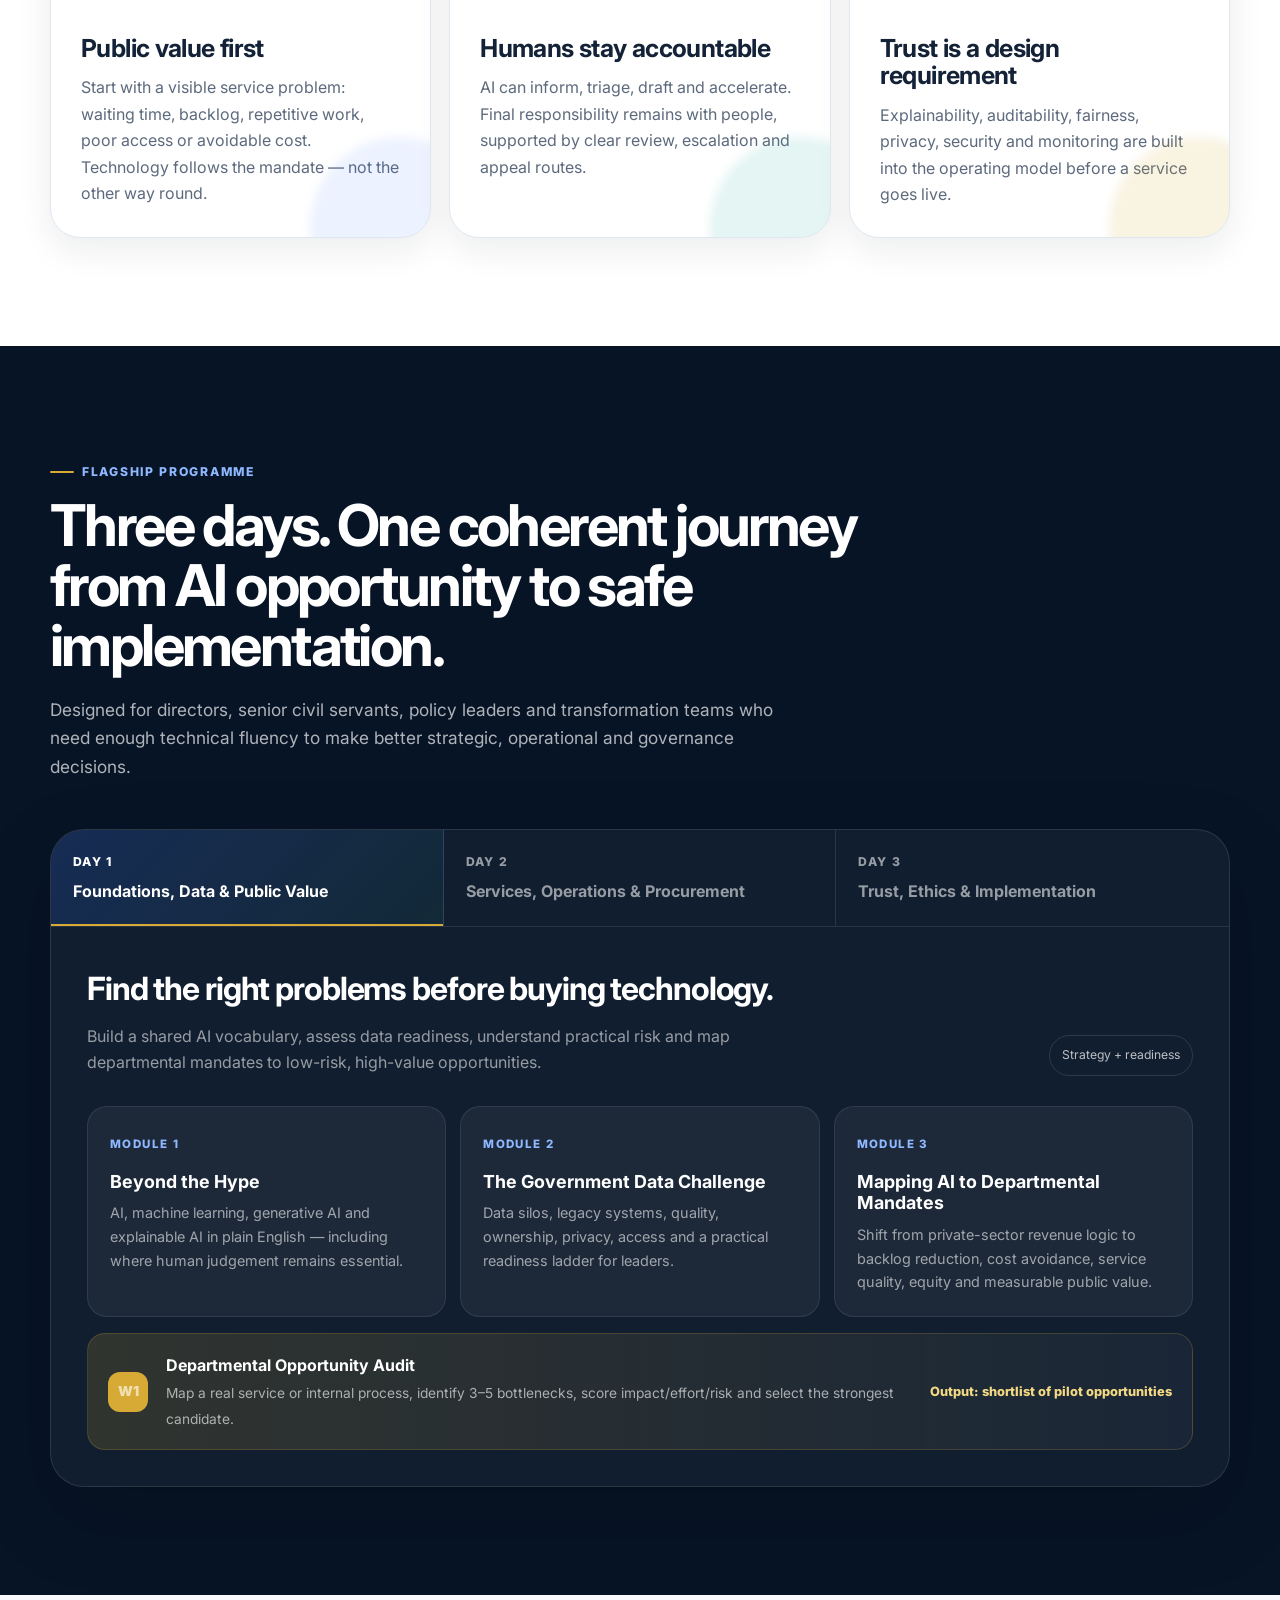
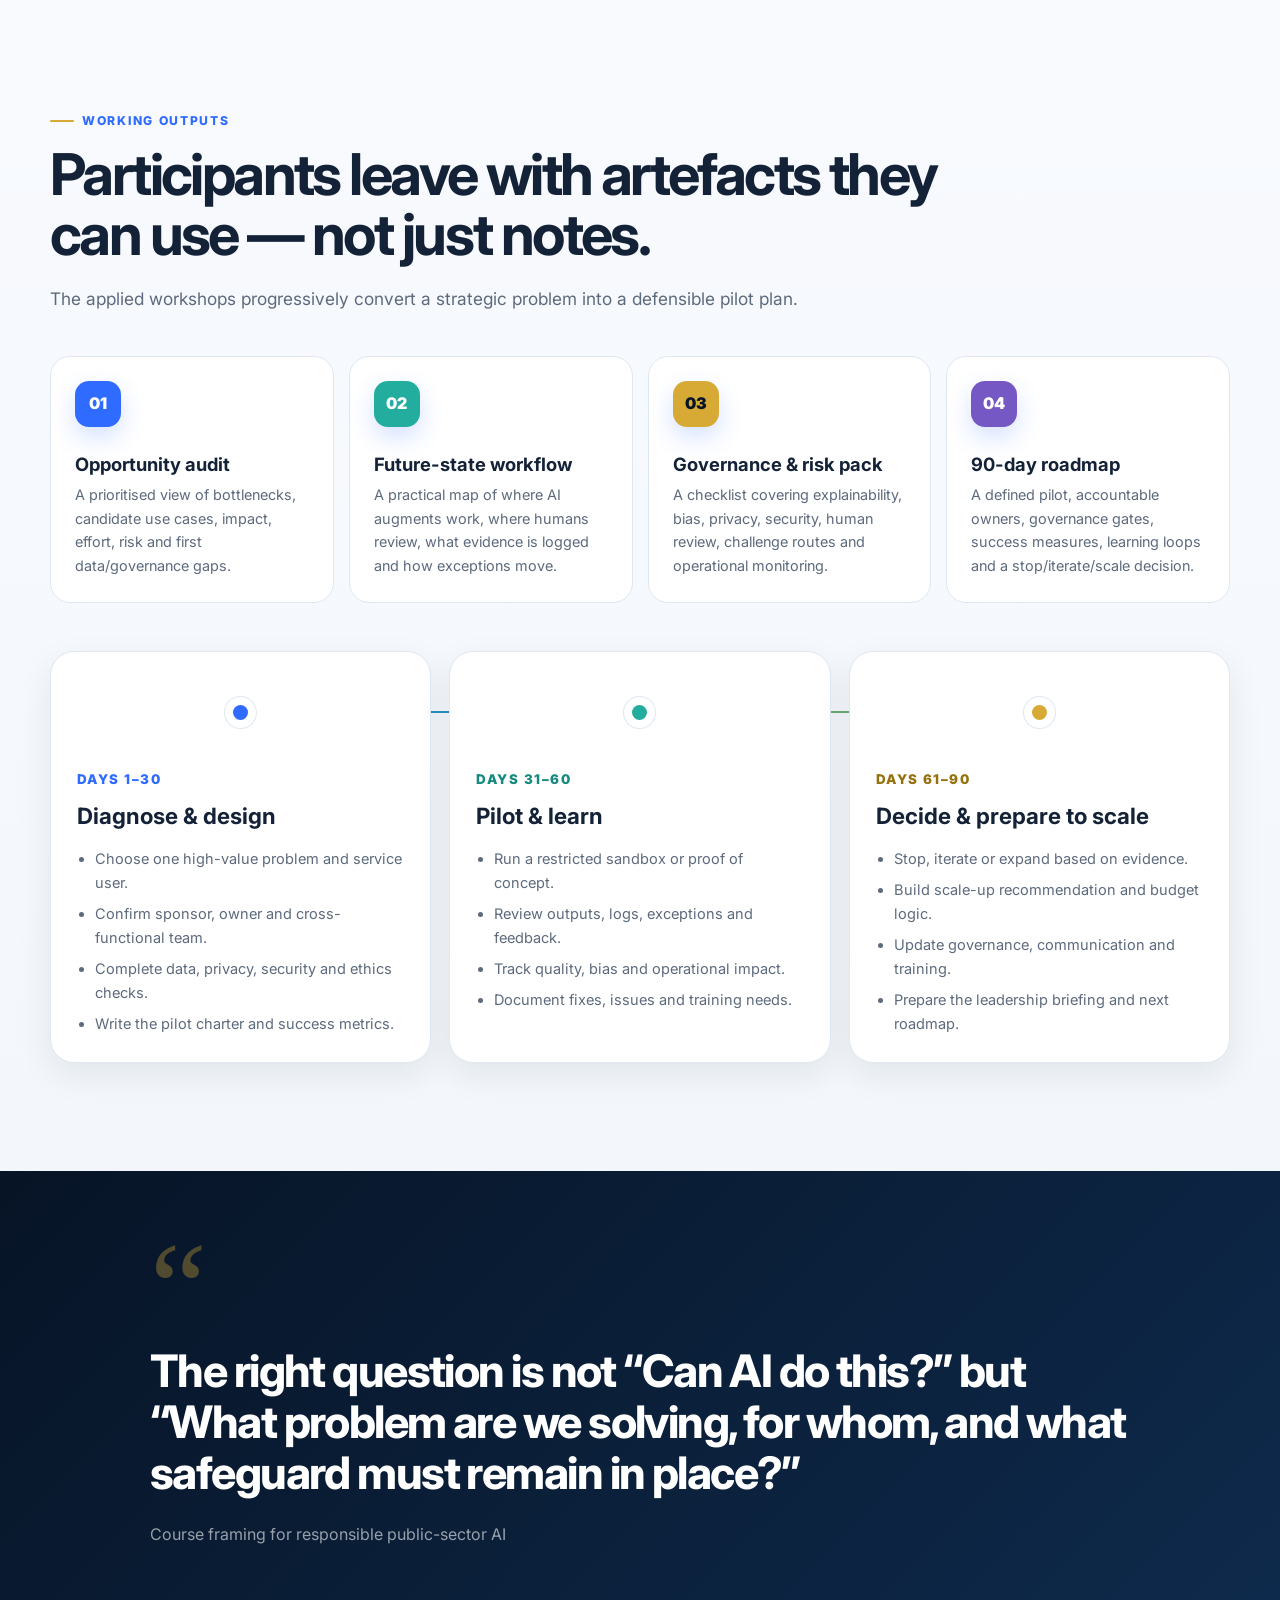
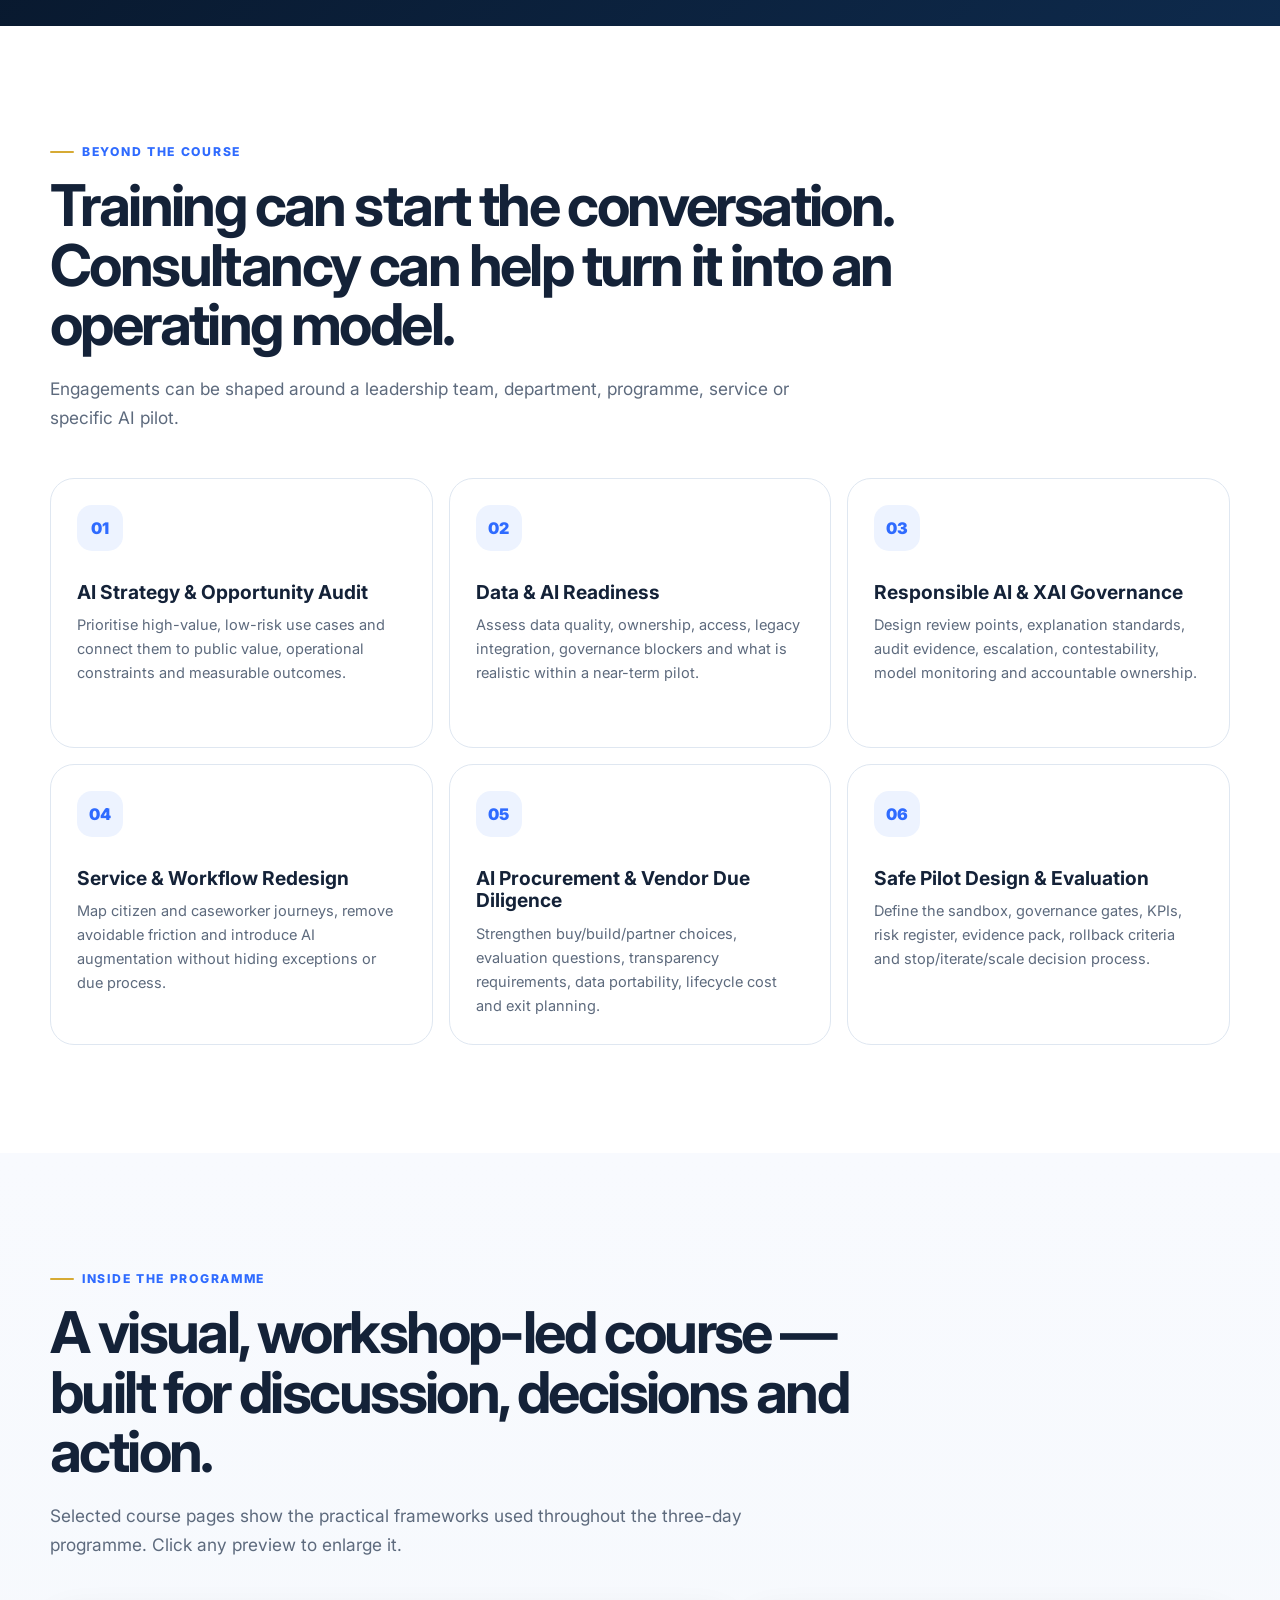
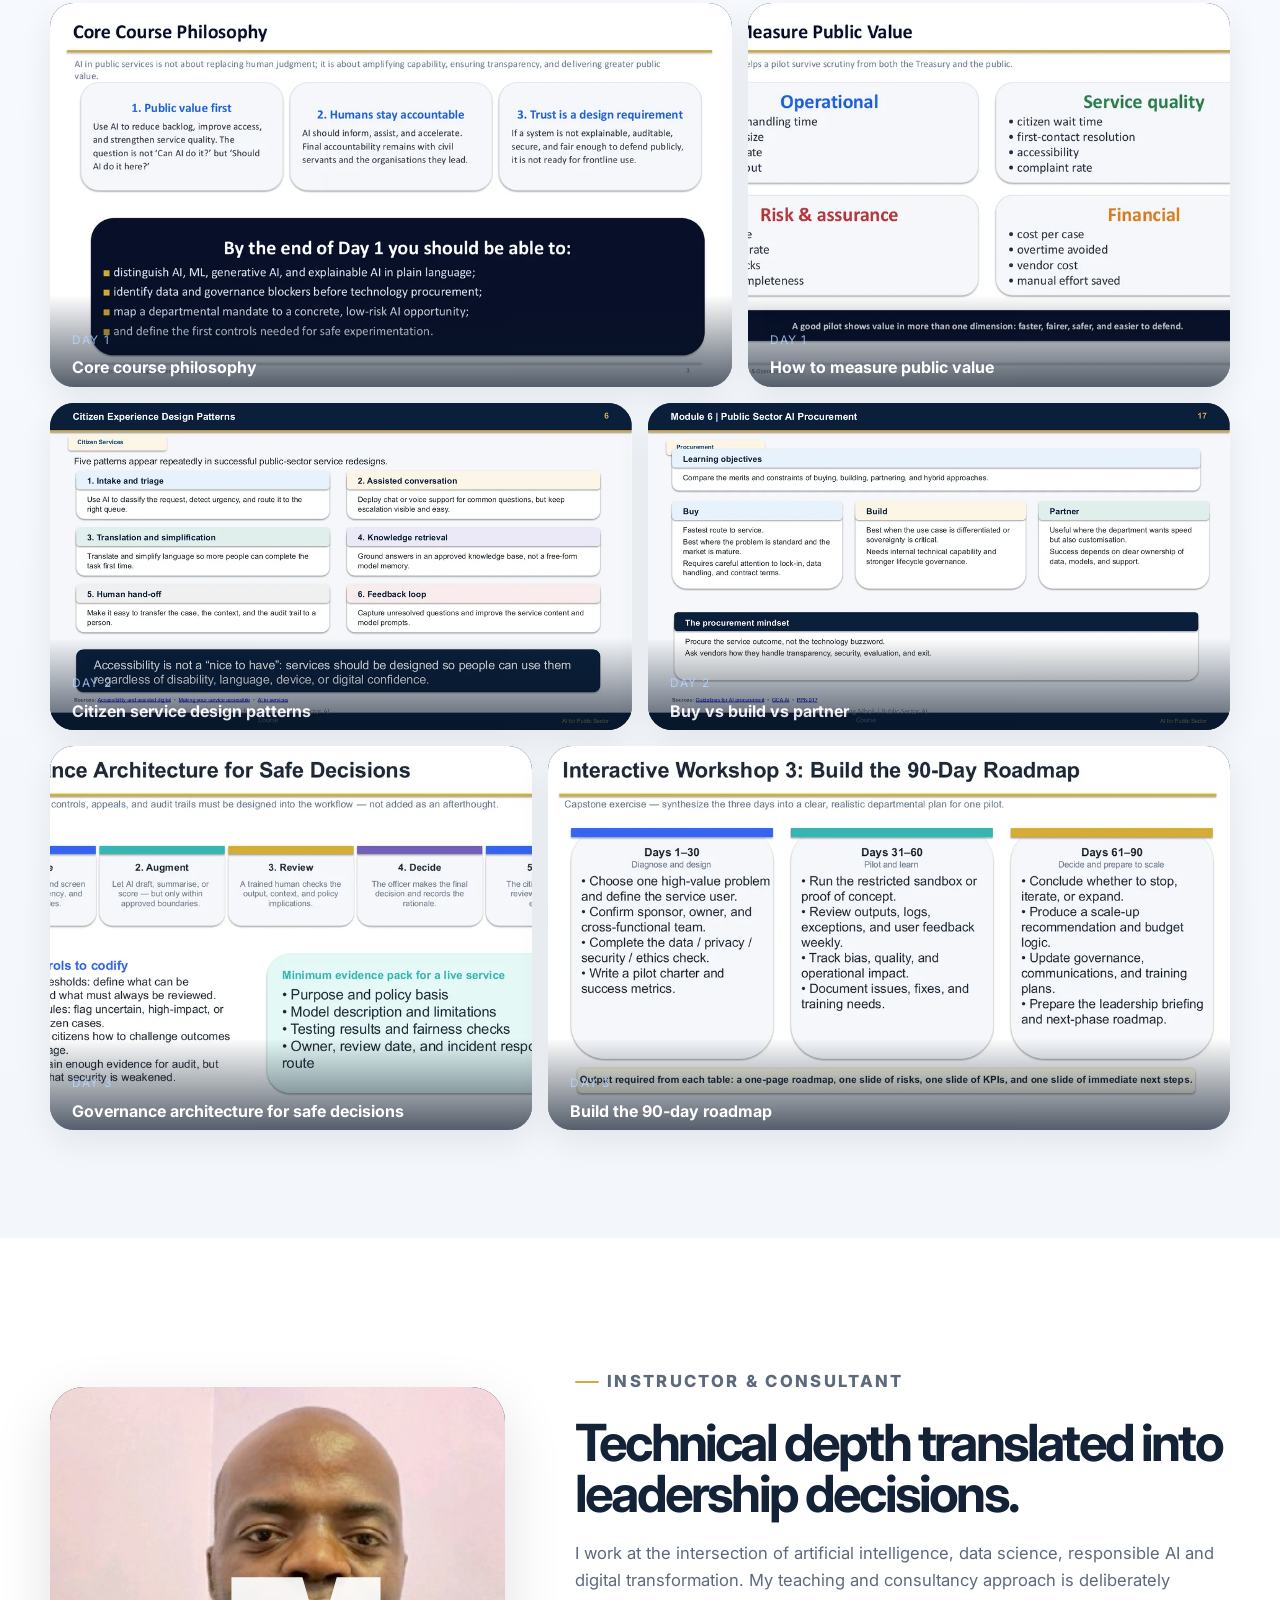
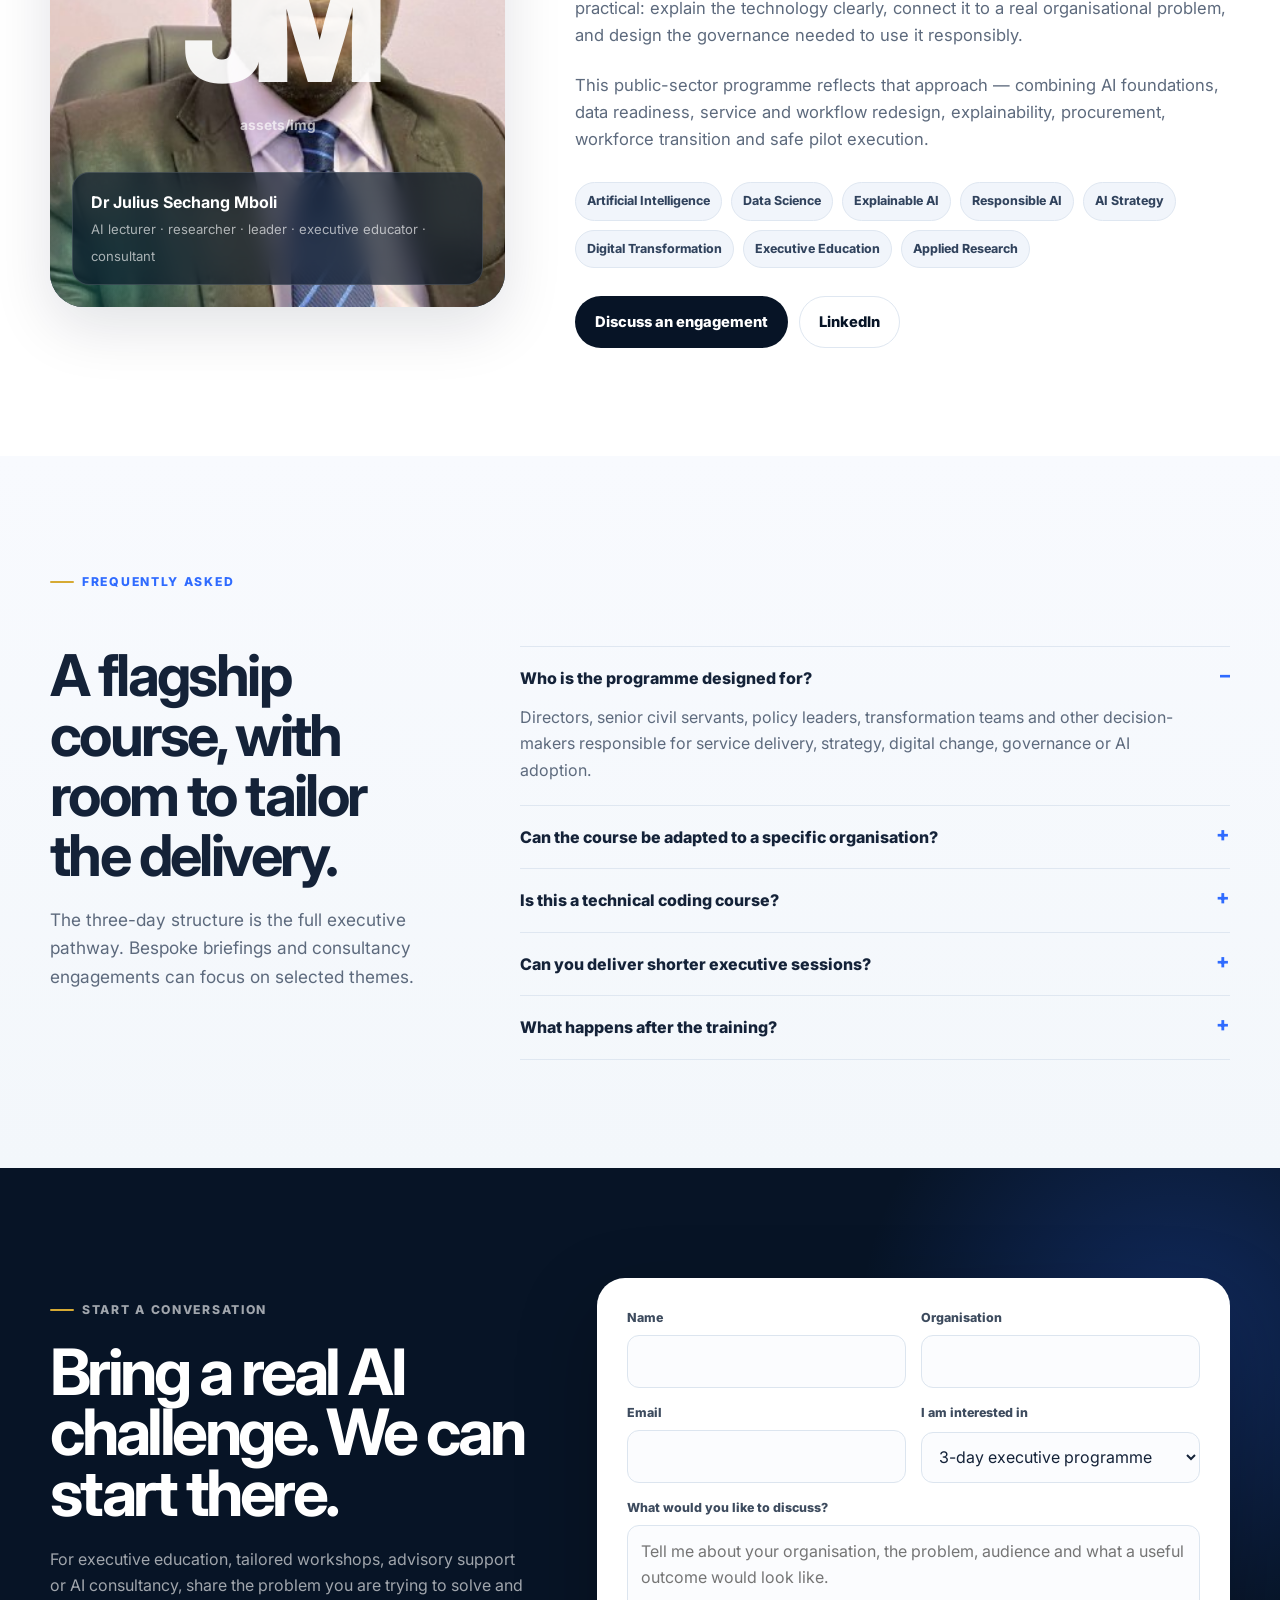
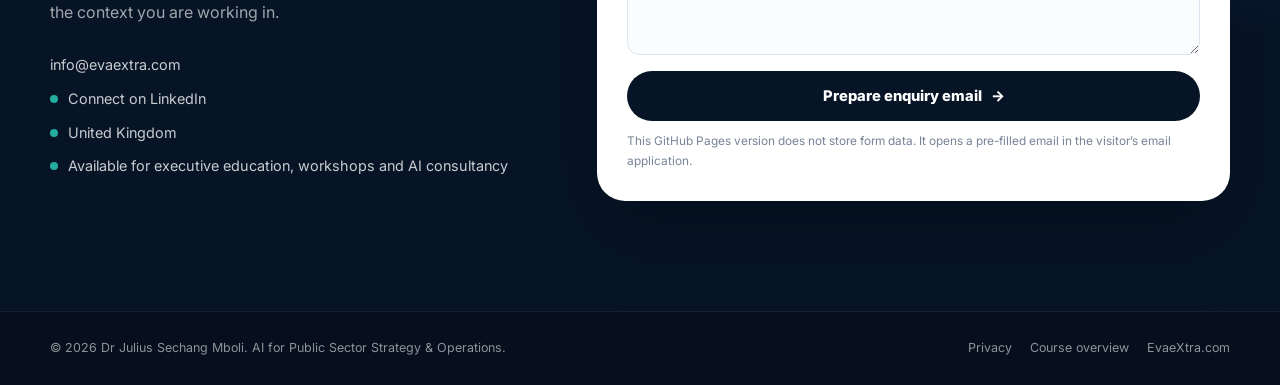
==== commit e34b607c: "Revise profile fallback and badge information Updated profile fallback and badge details." ====
--- a/index.html
+++ b/index.html
@@ -220,8 +220,8 @@
       <div class="container about-grid">
         <div class="profile-card" data-reveal="left">
           <img id="profile-image" alt="Dr Julius Sechang Mboli" hidden>
-          <div id="profile-fallback" class="profile-fallback"><div><div class="profile-initials">JM</div><span>Add a professional headshot in <strong>assets/img</strong> and set it in config.js</span></div></div>
-          <div class="profile-badge"><b>Dr Julius Sechang Mboli</b><span>AI lecturer · researcher · executive educator · consultant</span></div>
+          <div id="profile-fallback" class="profile-fallback"><div><div class="profile-initials">JM</div><span> <strong>assets/img</strong> </span></div></div>
+          <div class="profile-badge"><b>Dr Julius Sechang Mboli</b><span>AI lecturer · researcher · leader · executive educator · consultant</span></div>
         </div>
         <div class="about-copy" data-reveal="right">
           <p class="section-kicker">Instructor &amp; consultant</p>
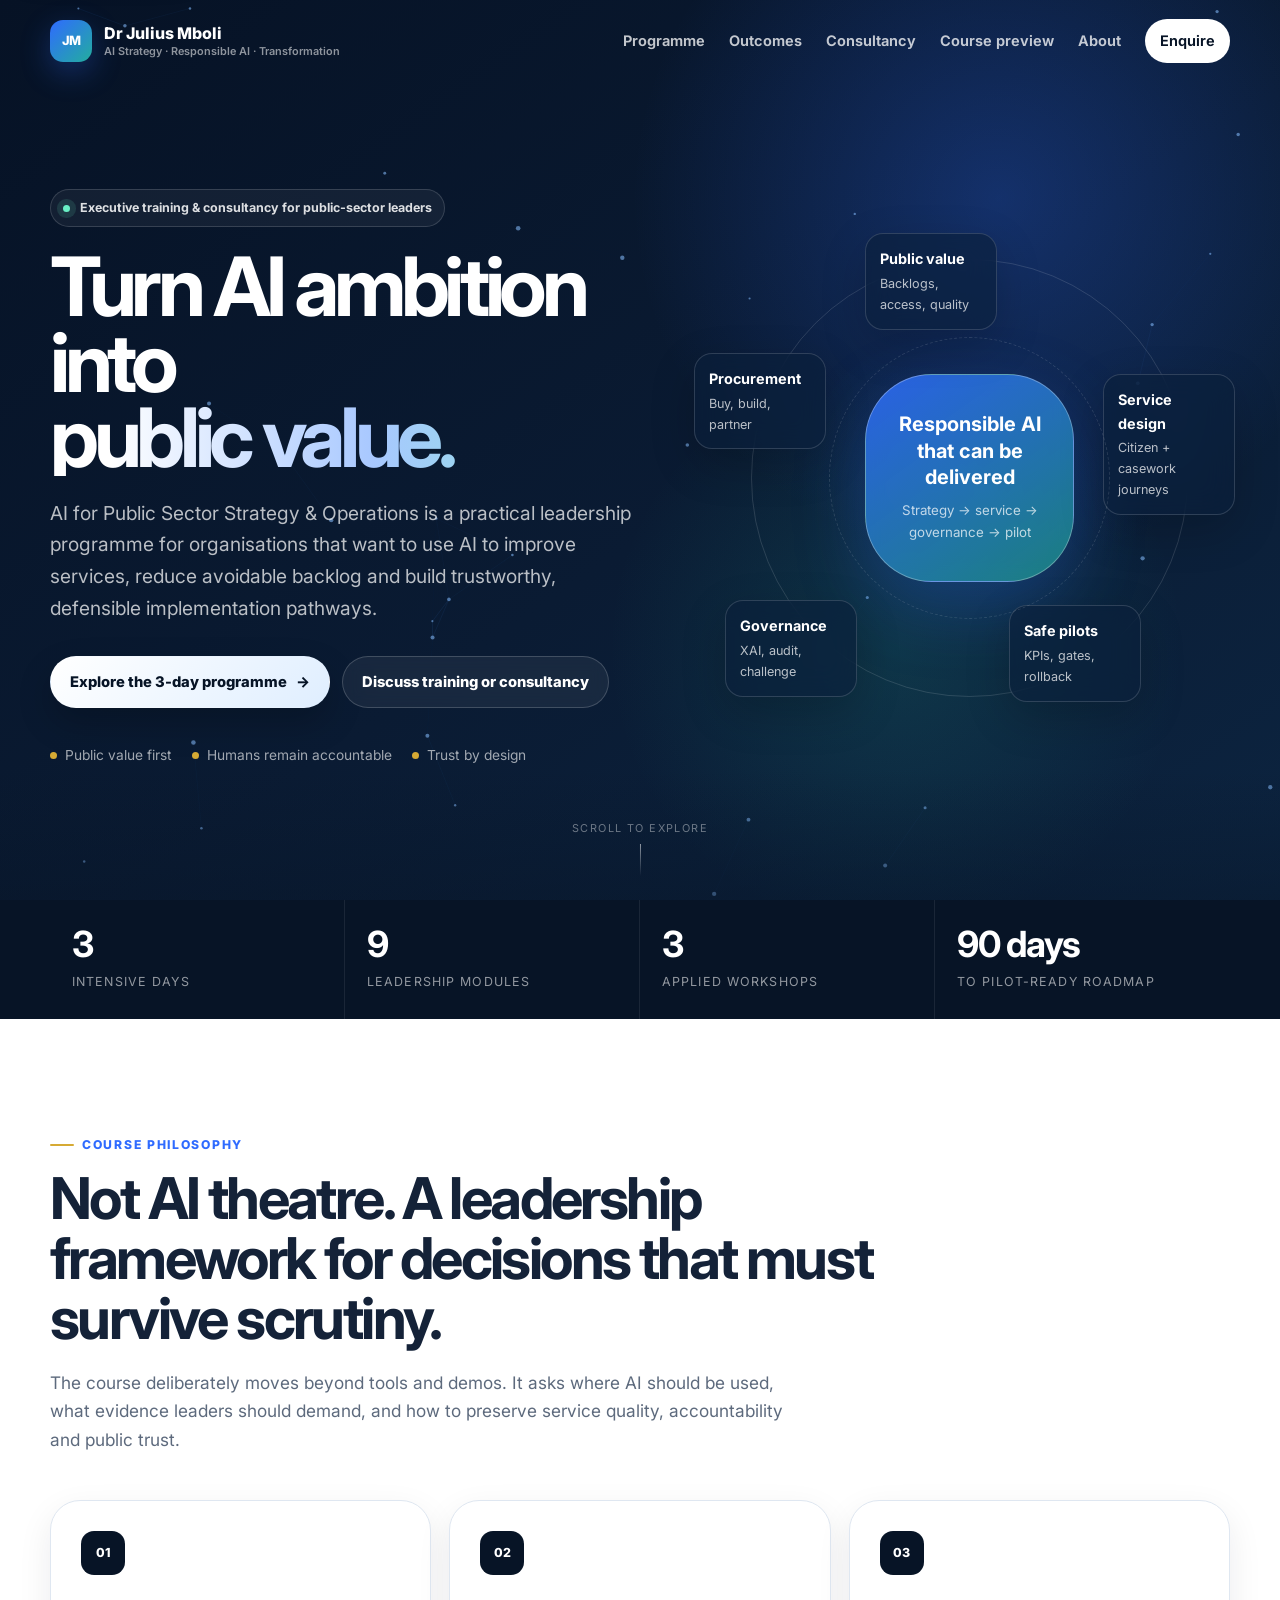
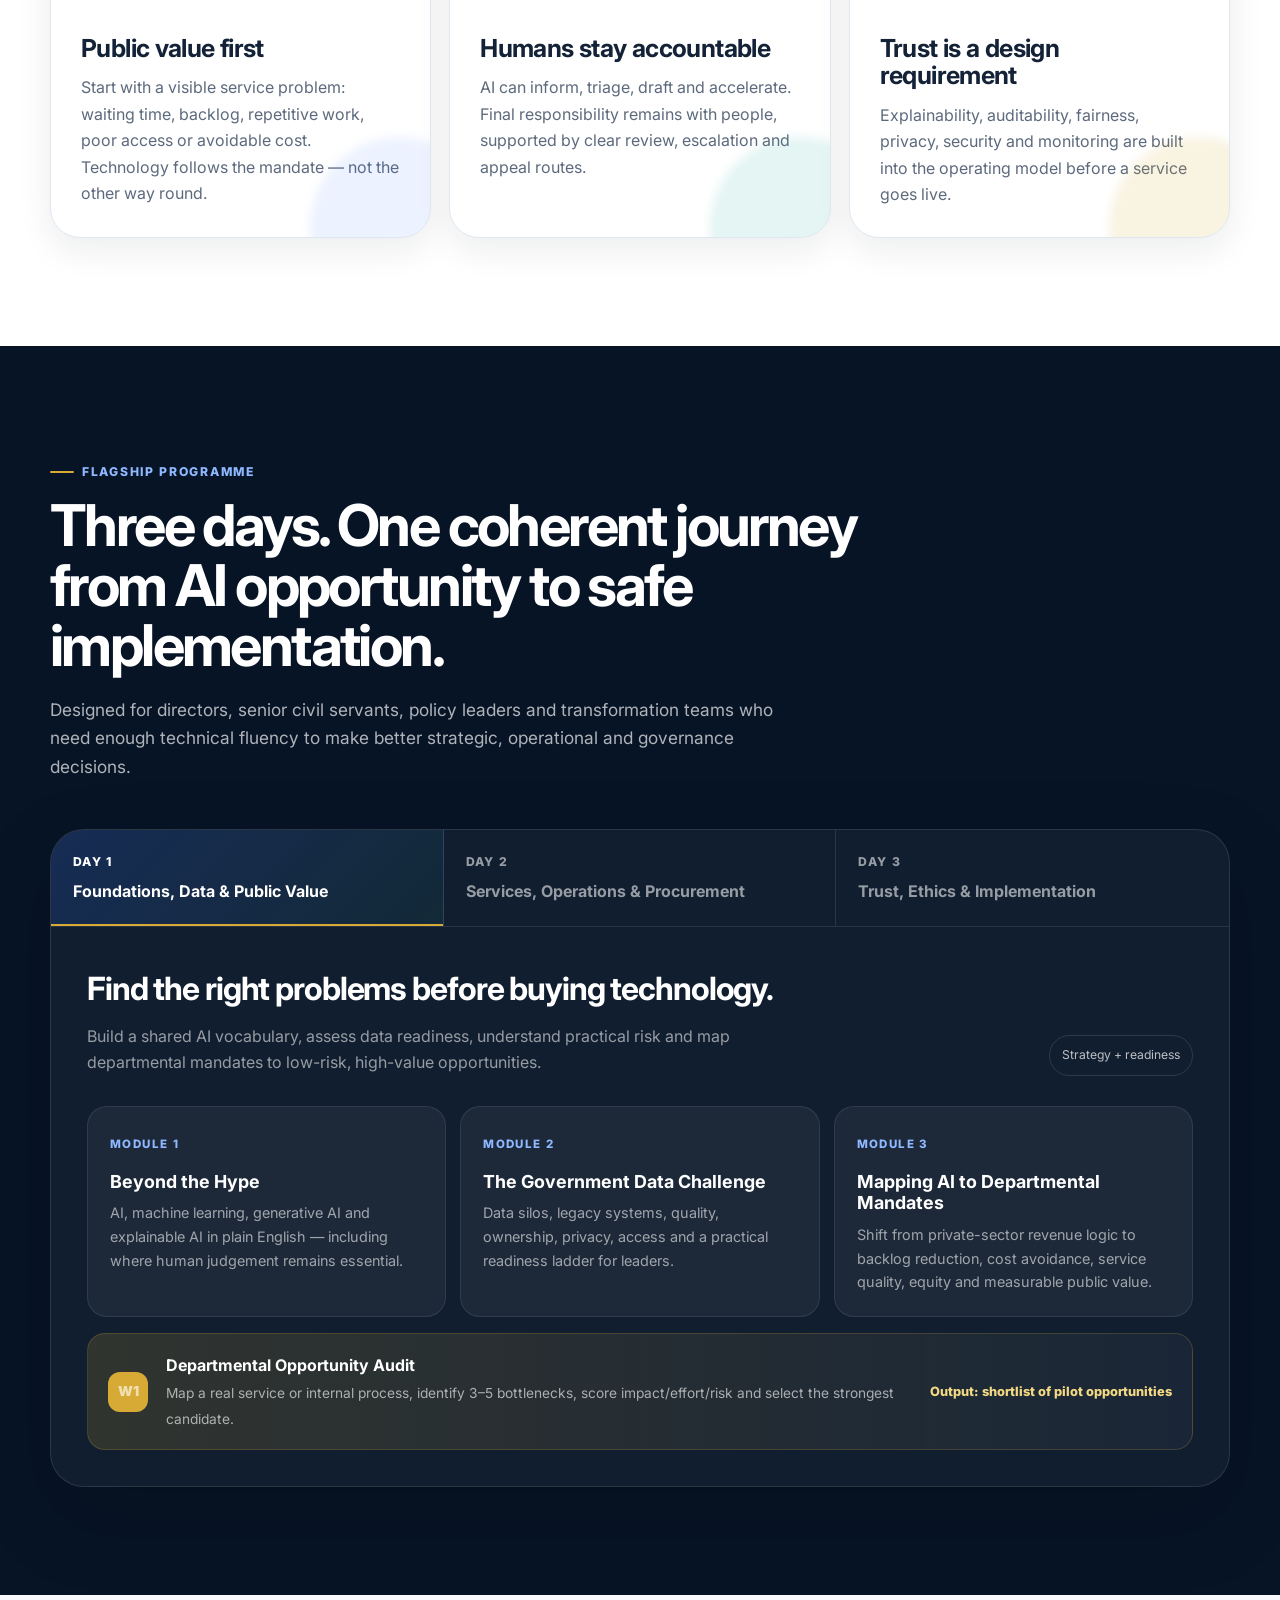
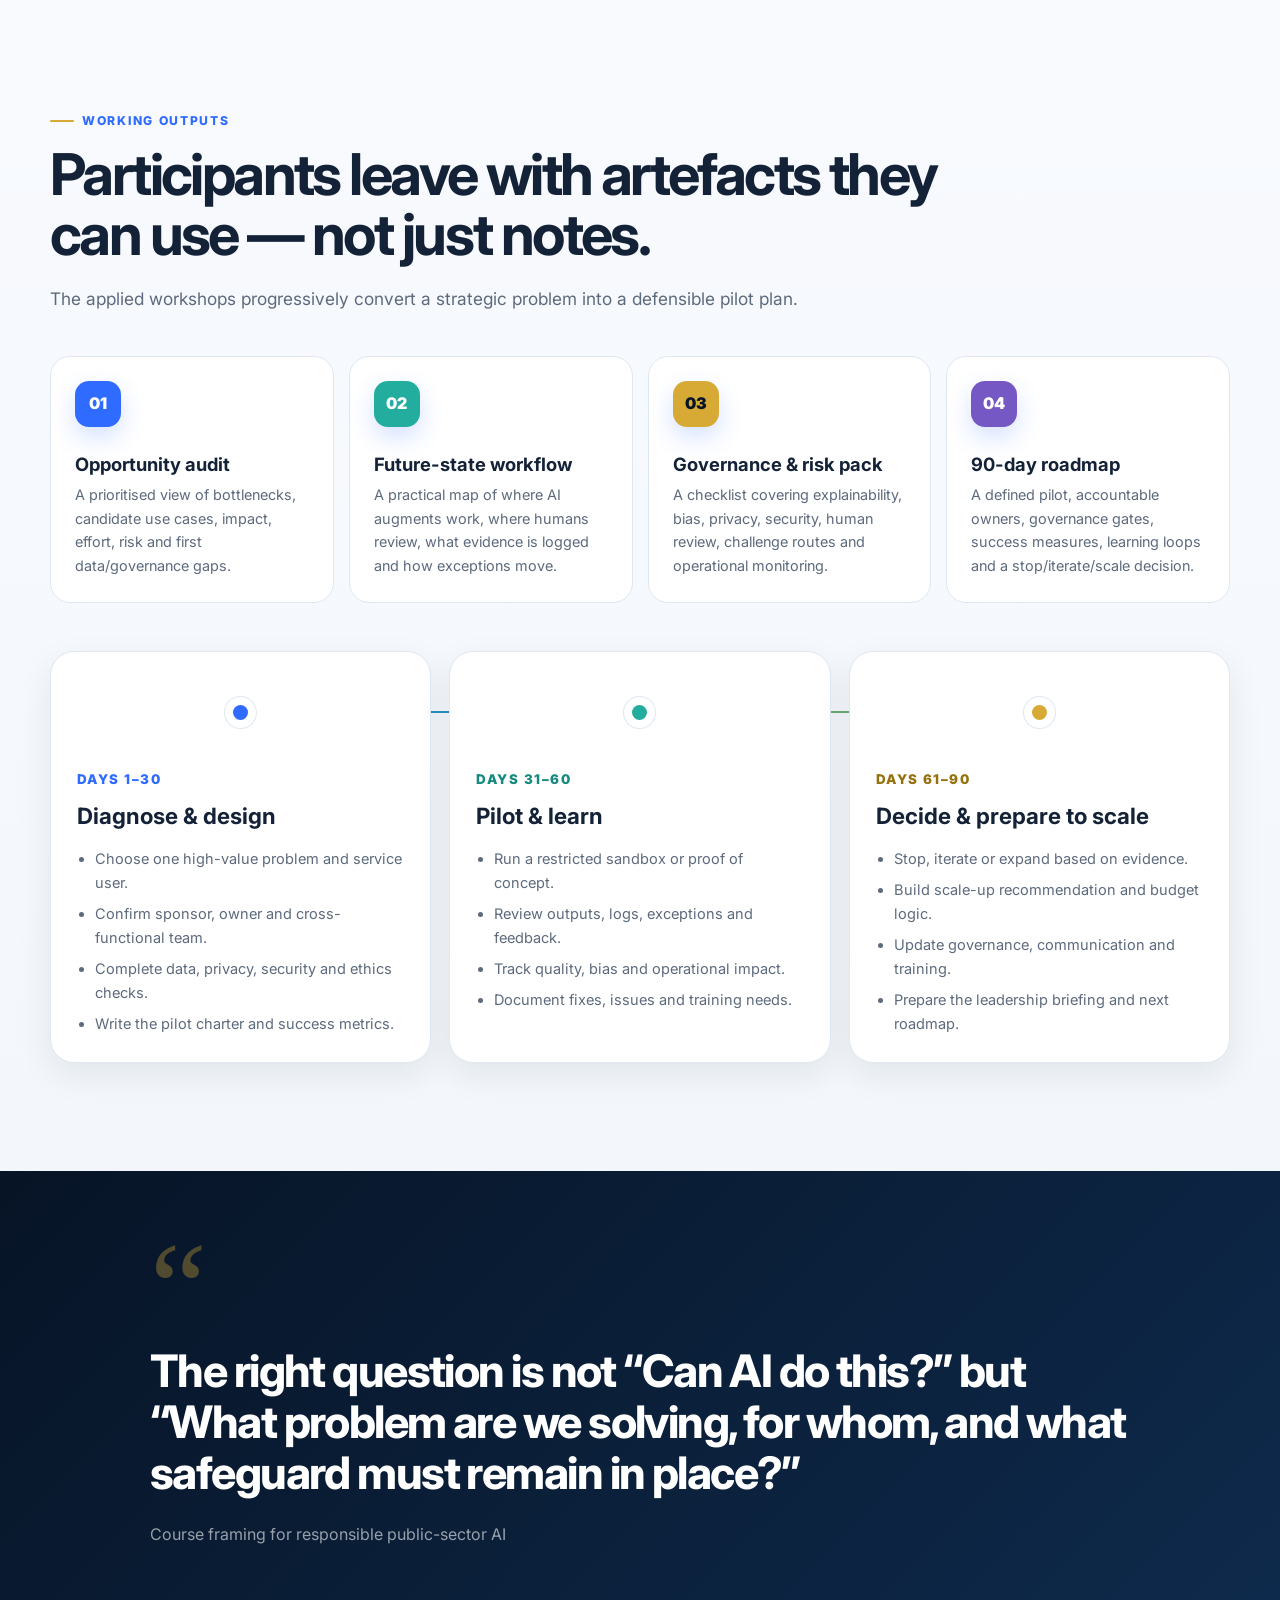
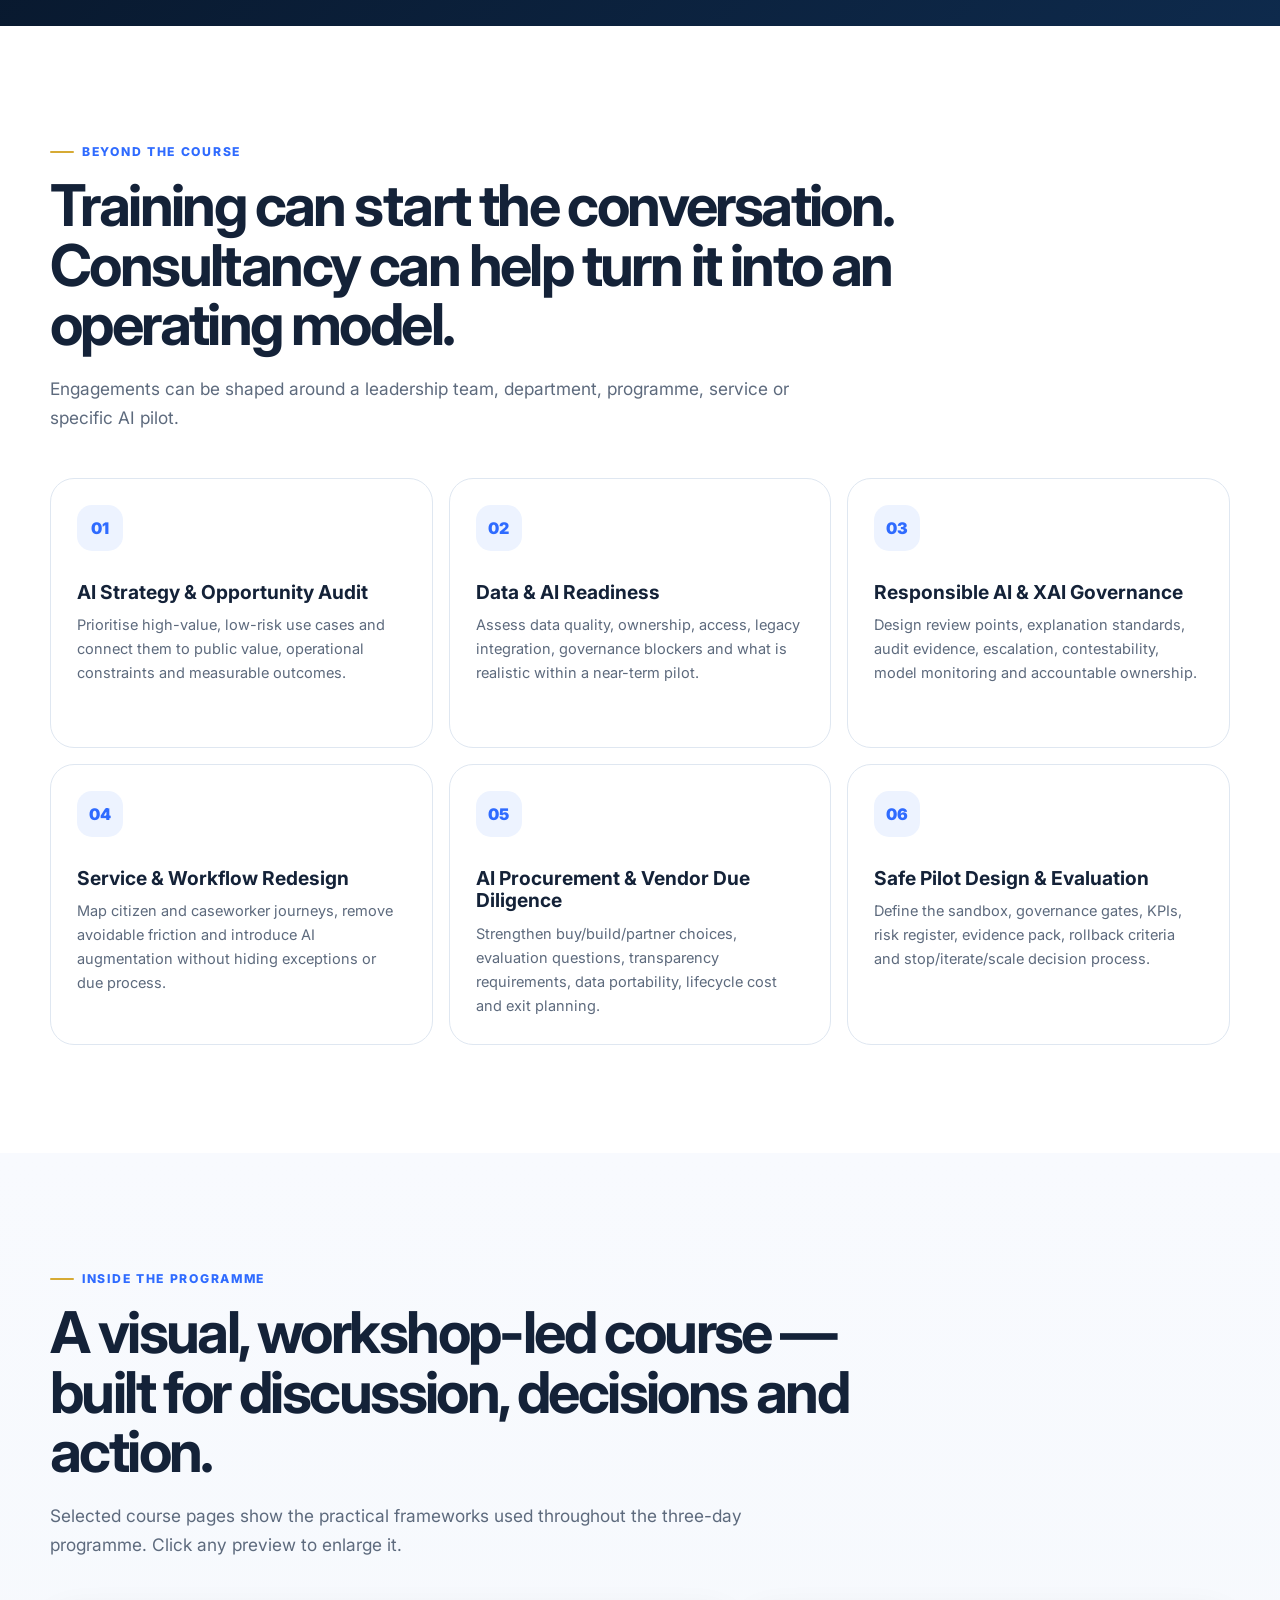
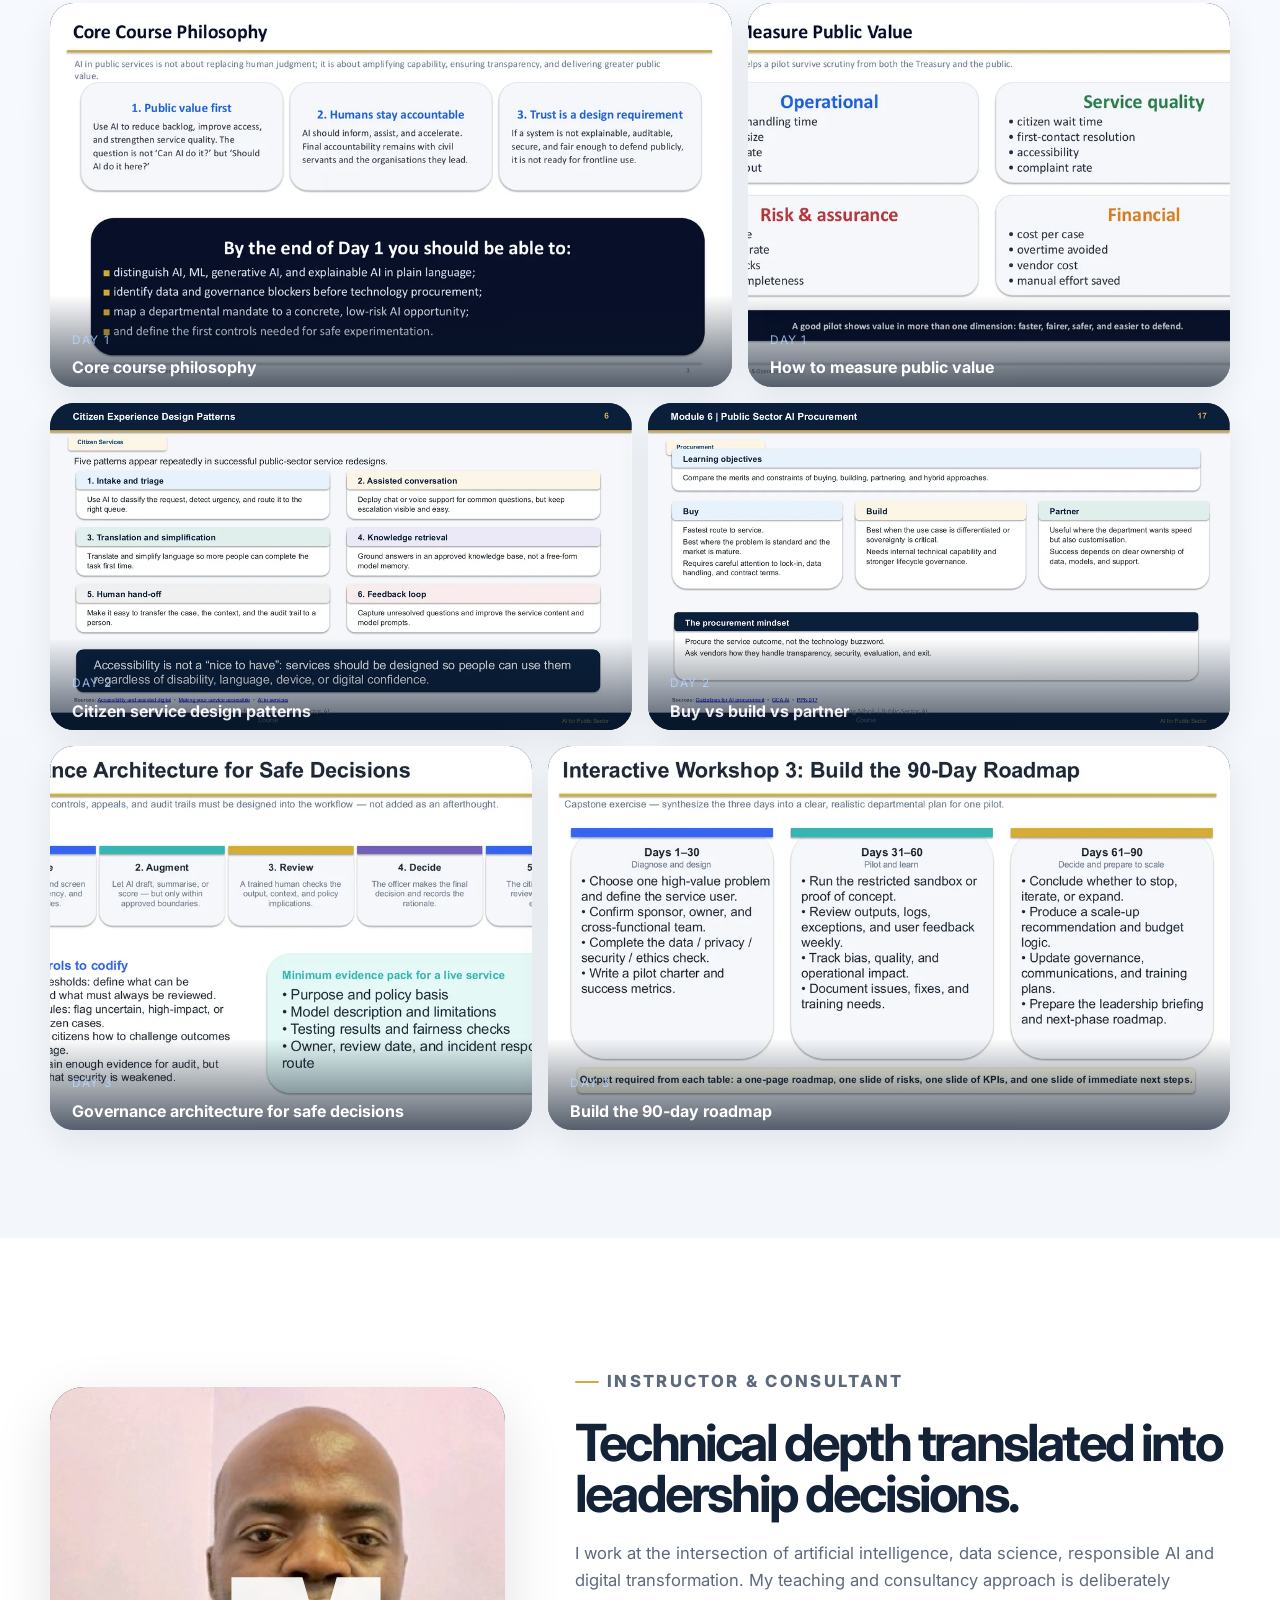
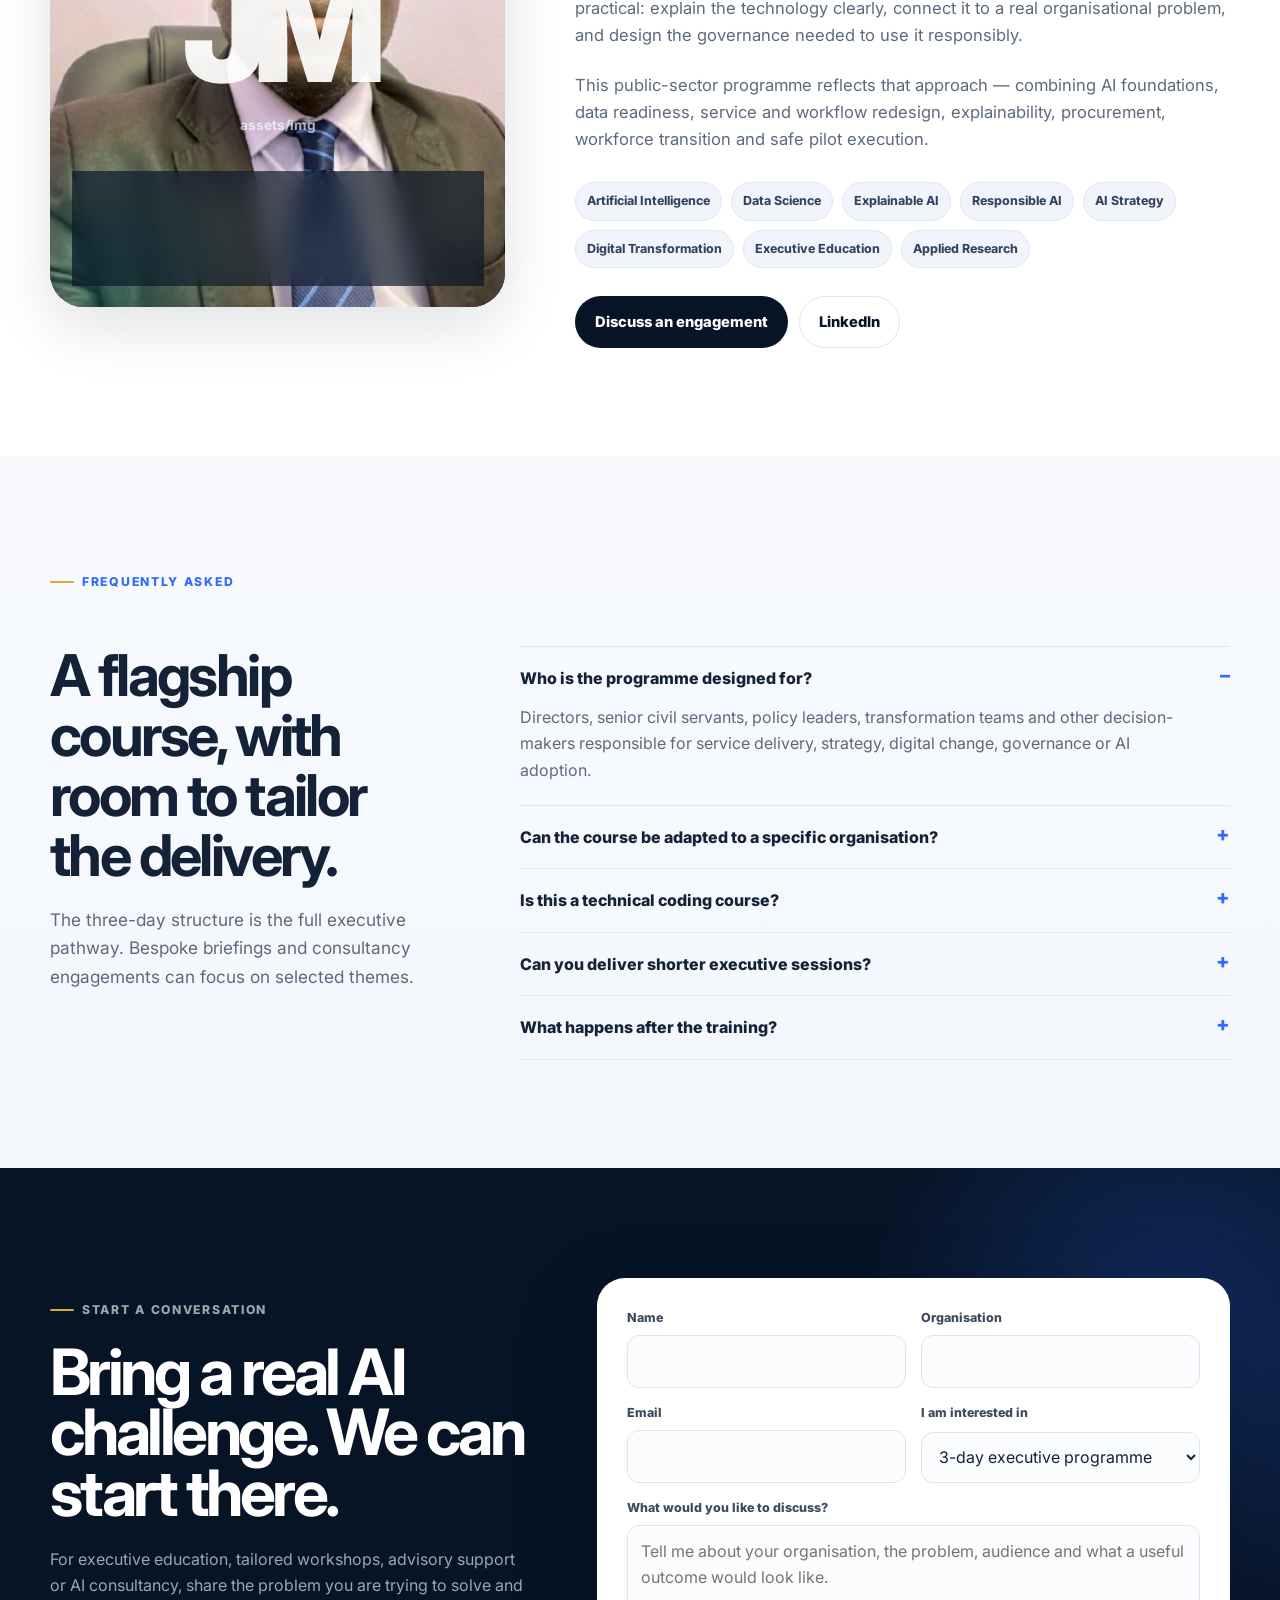
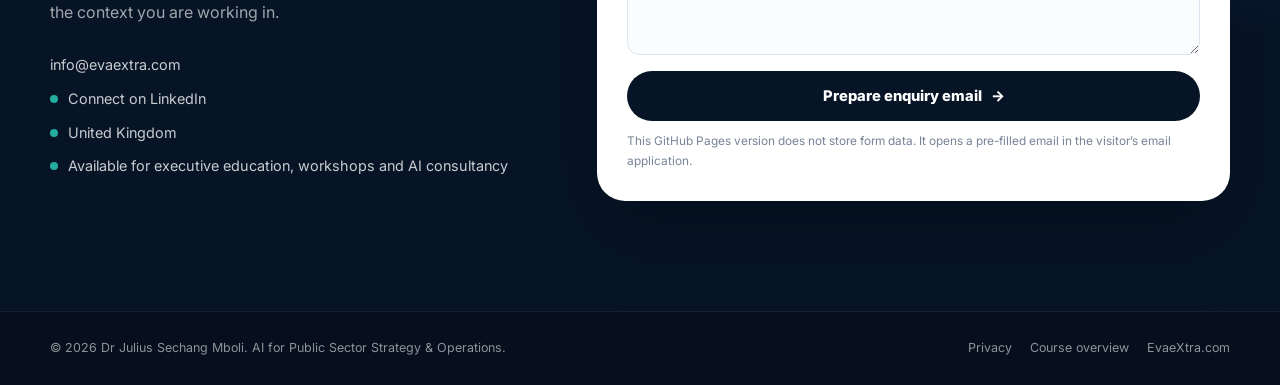
==== commit fb4bc6c5: "Update footer links in index.html" ====
--- a/index.html
+++ b/index.html
@@ -282,7 +282,7 @@
   <footer class="site-footer">
     <div class="container footer-grid">
       <span>© <span id="year"></span> Dr Julius Sechang Mboli. AI for Public Sector Strategy &amp; Operations.</span>
-      <nav class="footer-links" aria-label="Footer"><a href="privacy.html">Privacy</a><a href="assets/docs/public-sector-ai-course-overview.docx">Course overview</a><a data-config-href="website" href="https://evaextra.com" target="_blank" rel="noreferrer">EvaeXtra.com</a></nav>
+      <nav class="footer-links" aria-label="Footer"><a href="privacy.html">Privacy</a><a href="#preview">Course overview</a><a data-config-href="website" href="https://evaextra.com" target="_blank" rel="noreferrer">EvaeXtra.com</a></nav>
     </div>
   </footer>
 
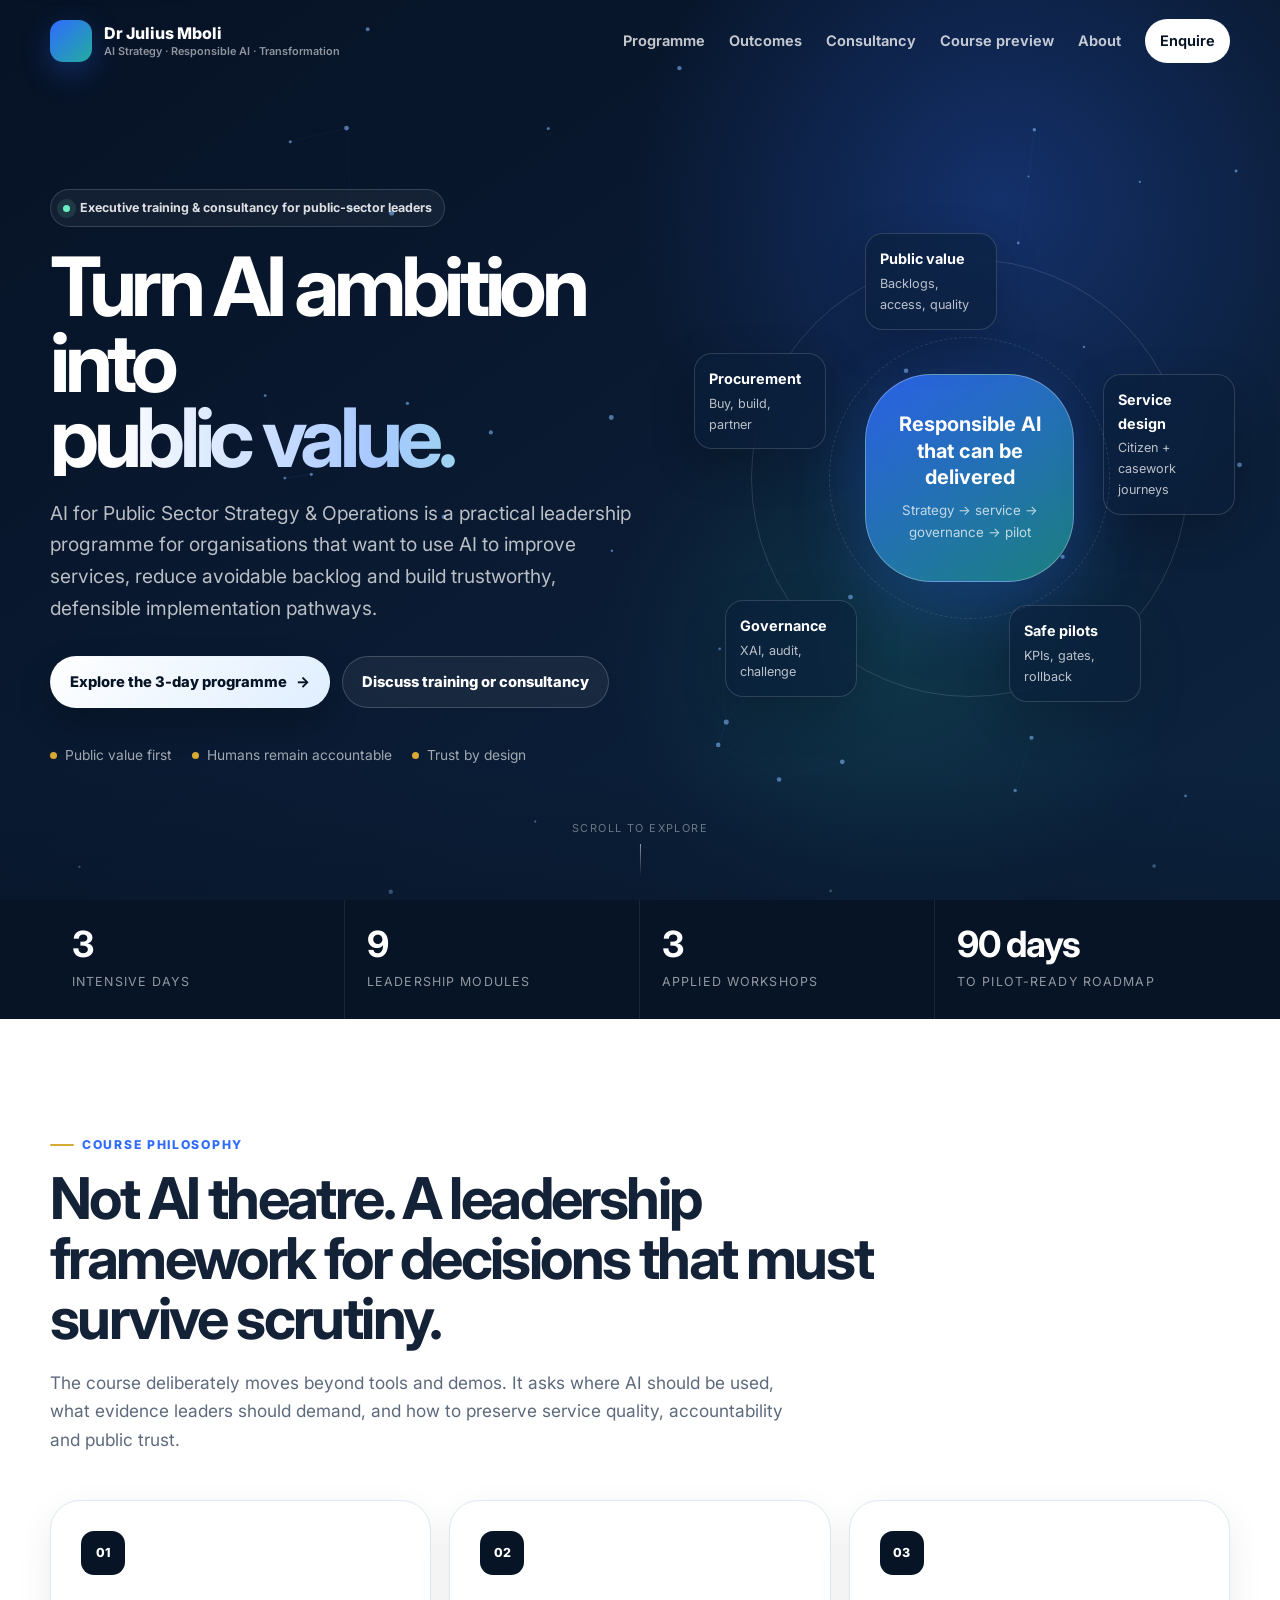
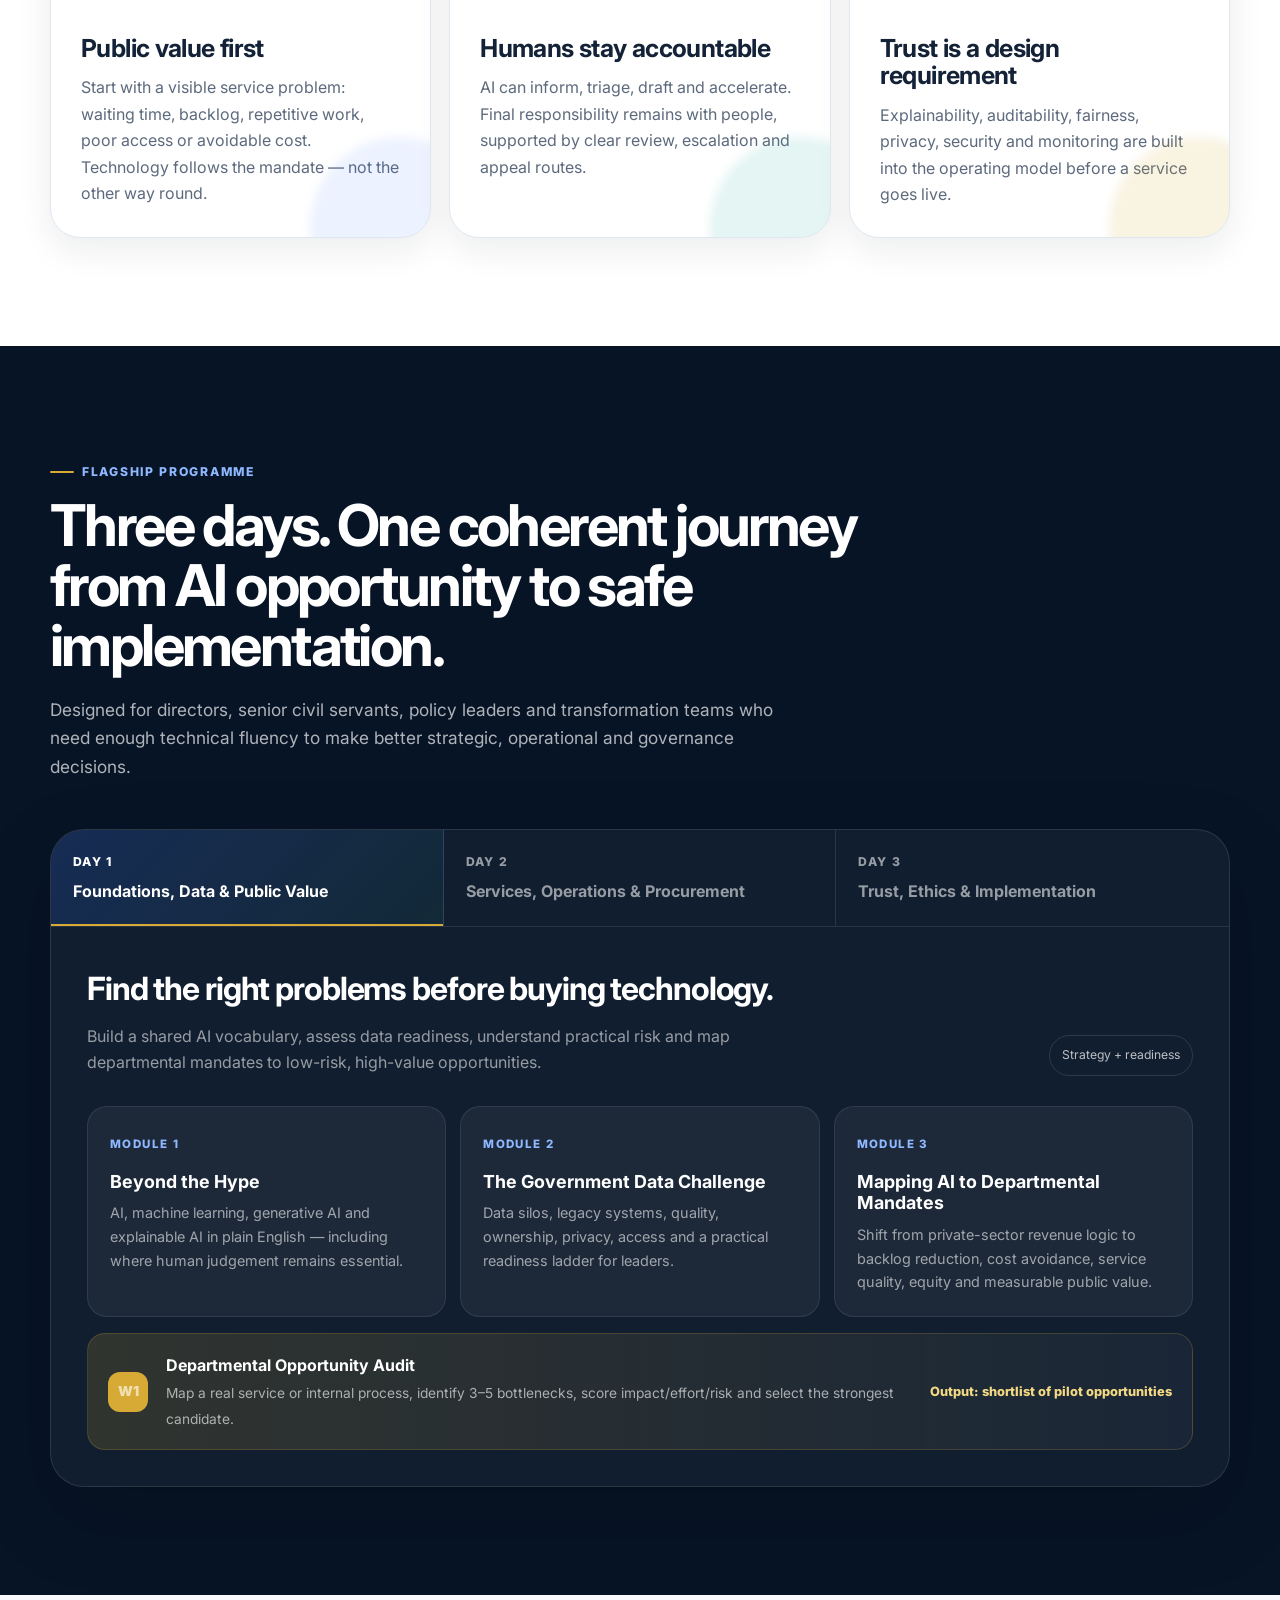
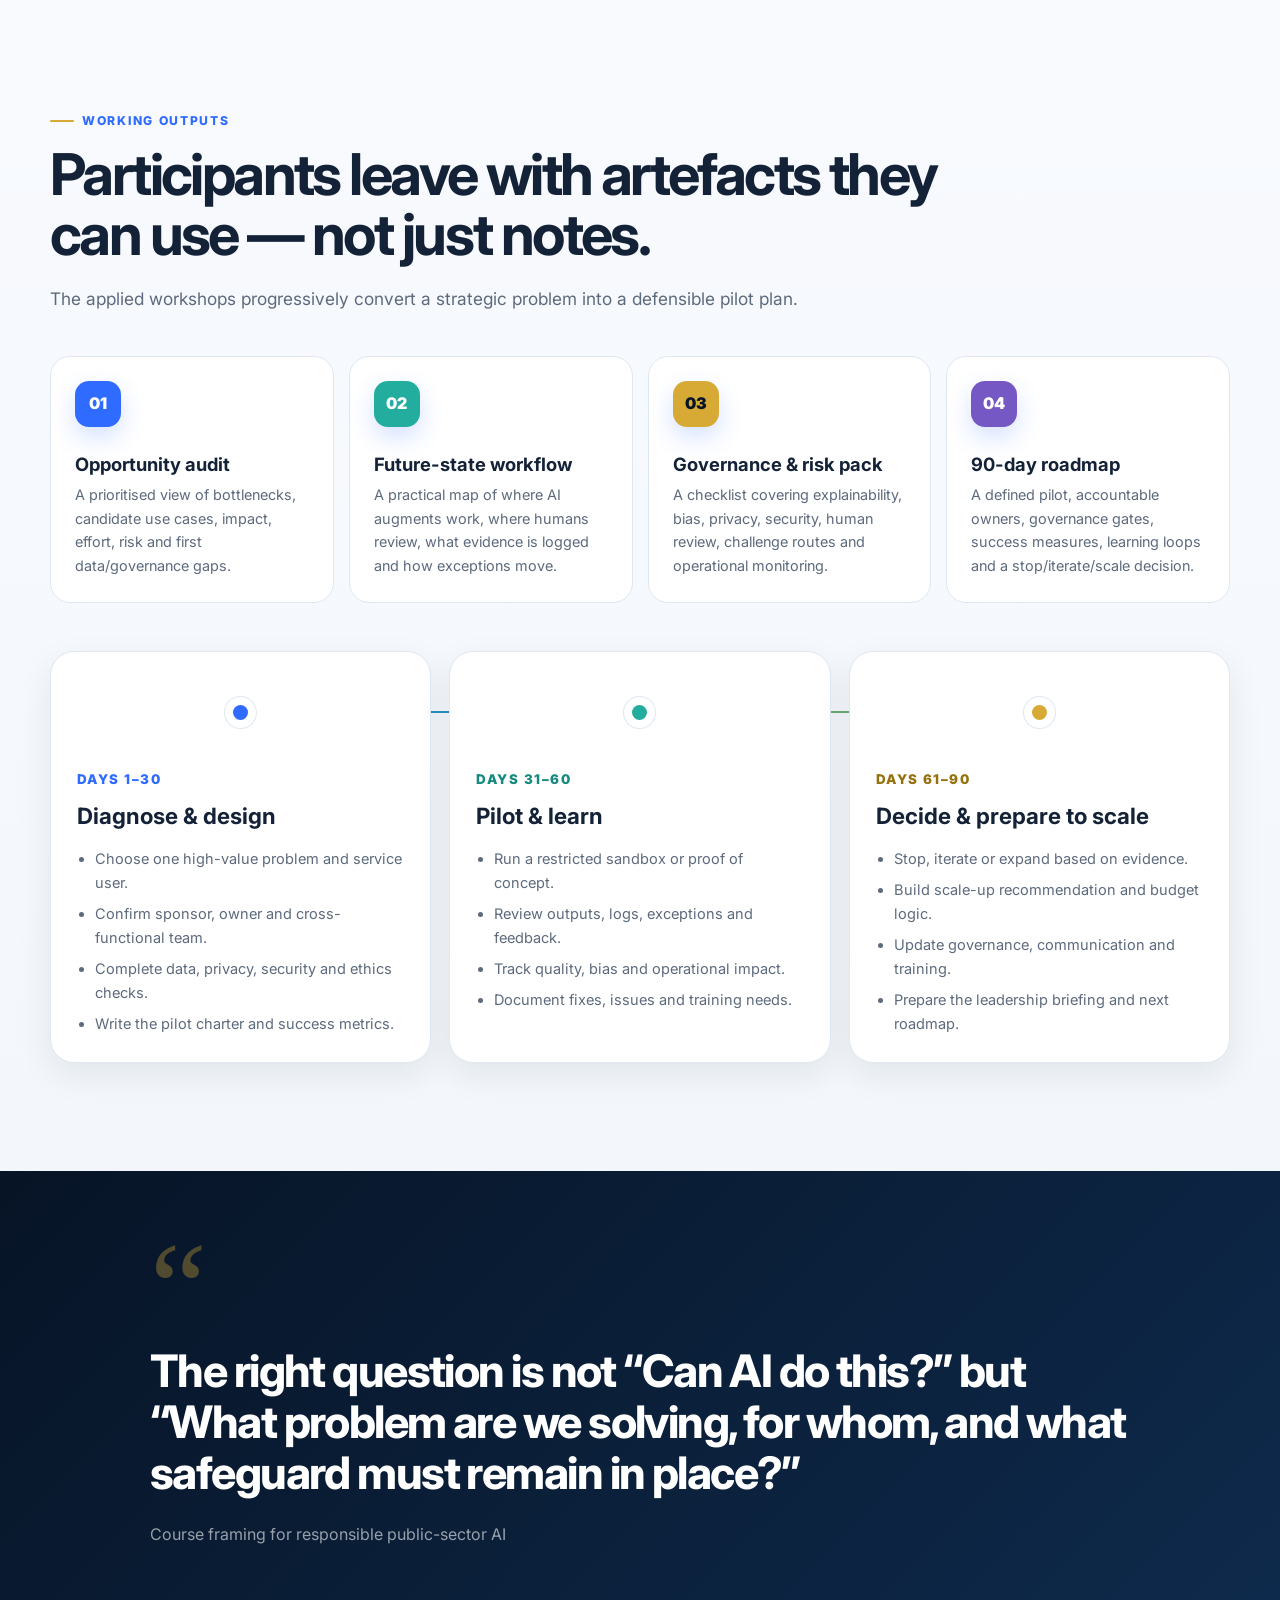
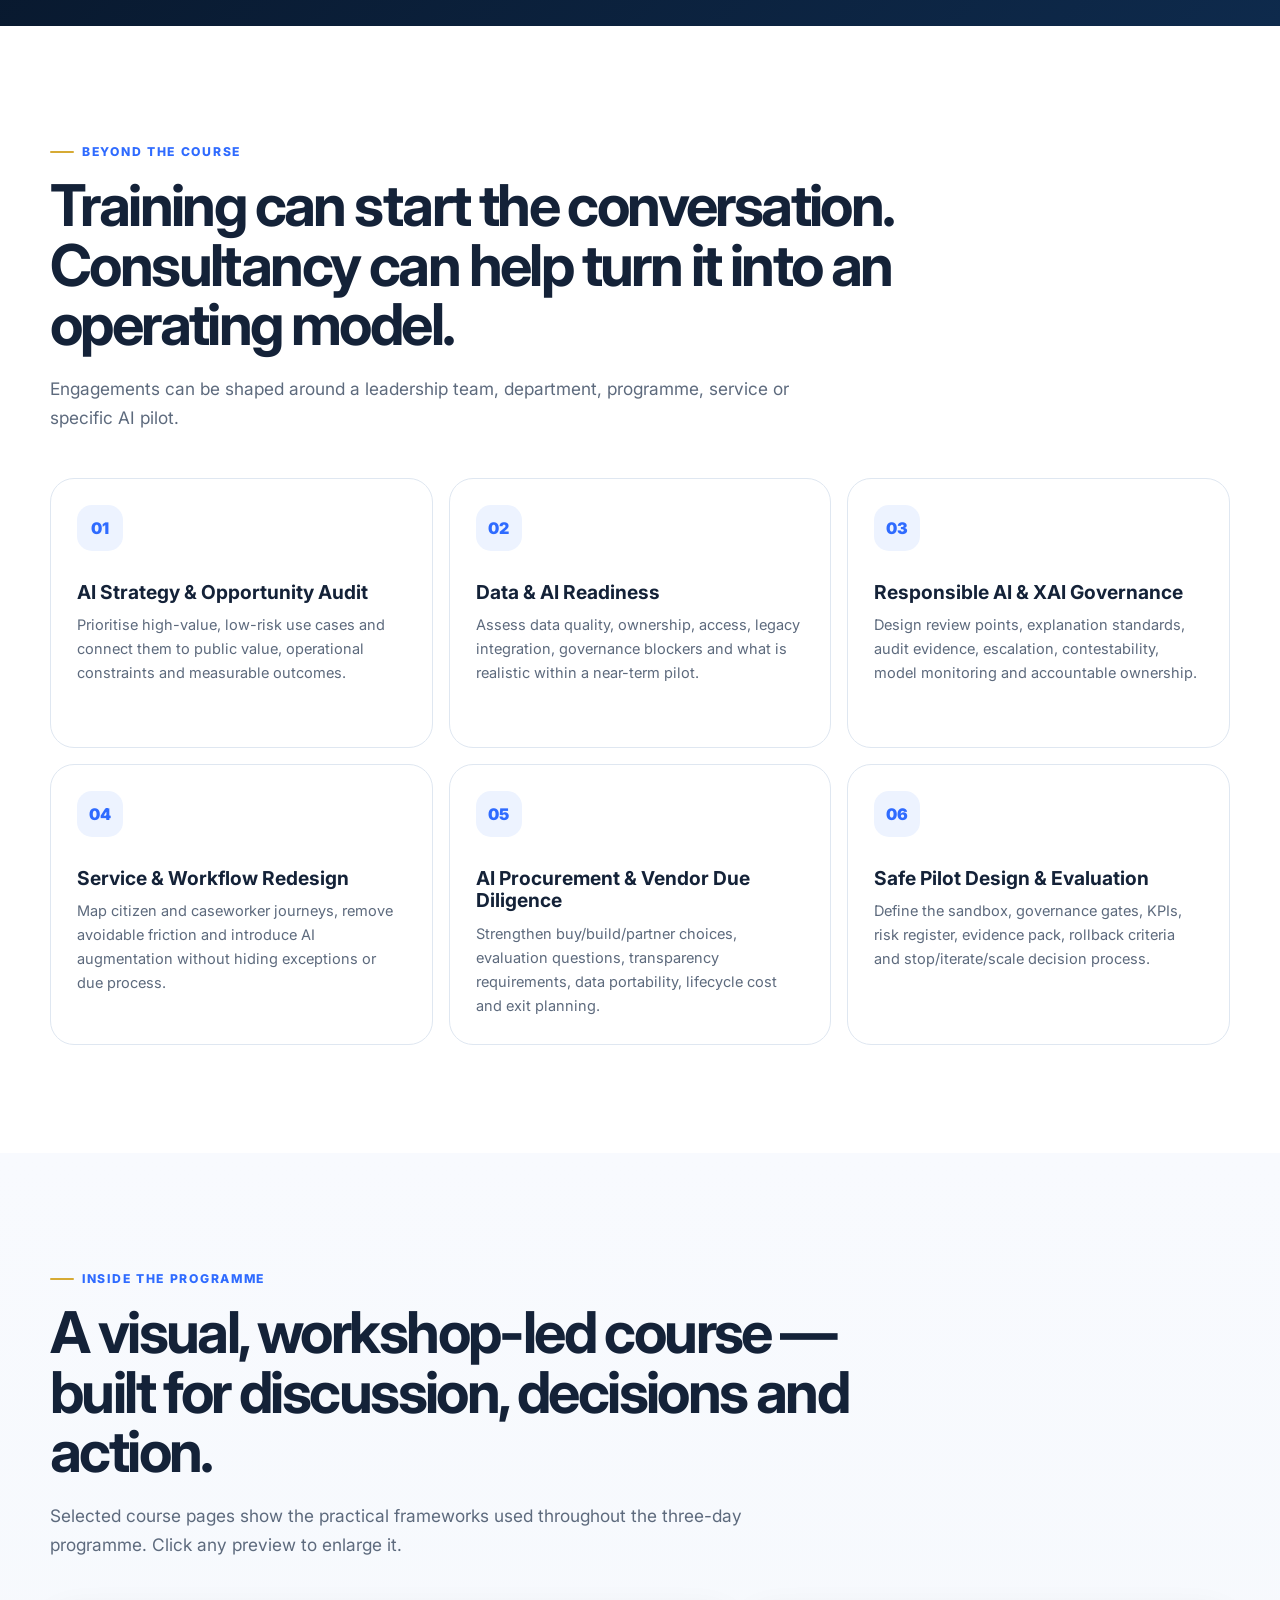
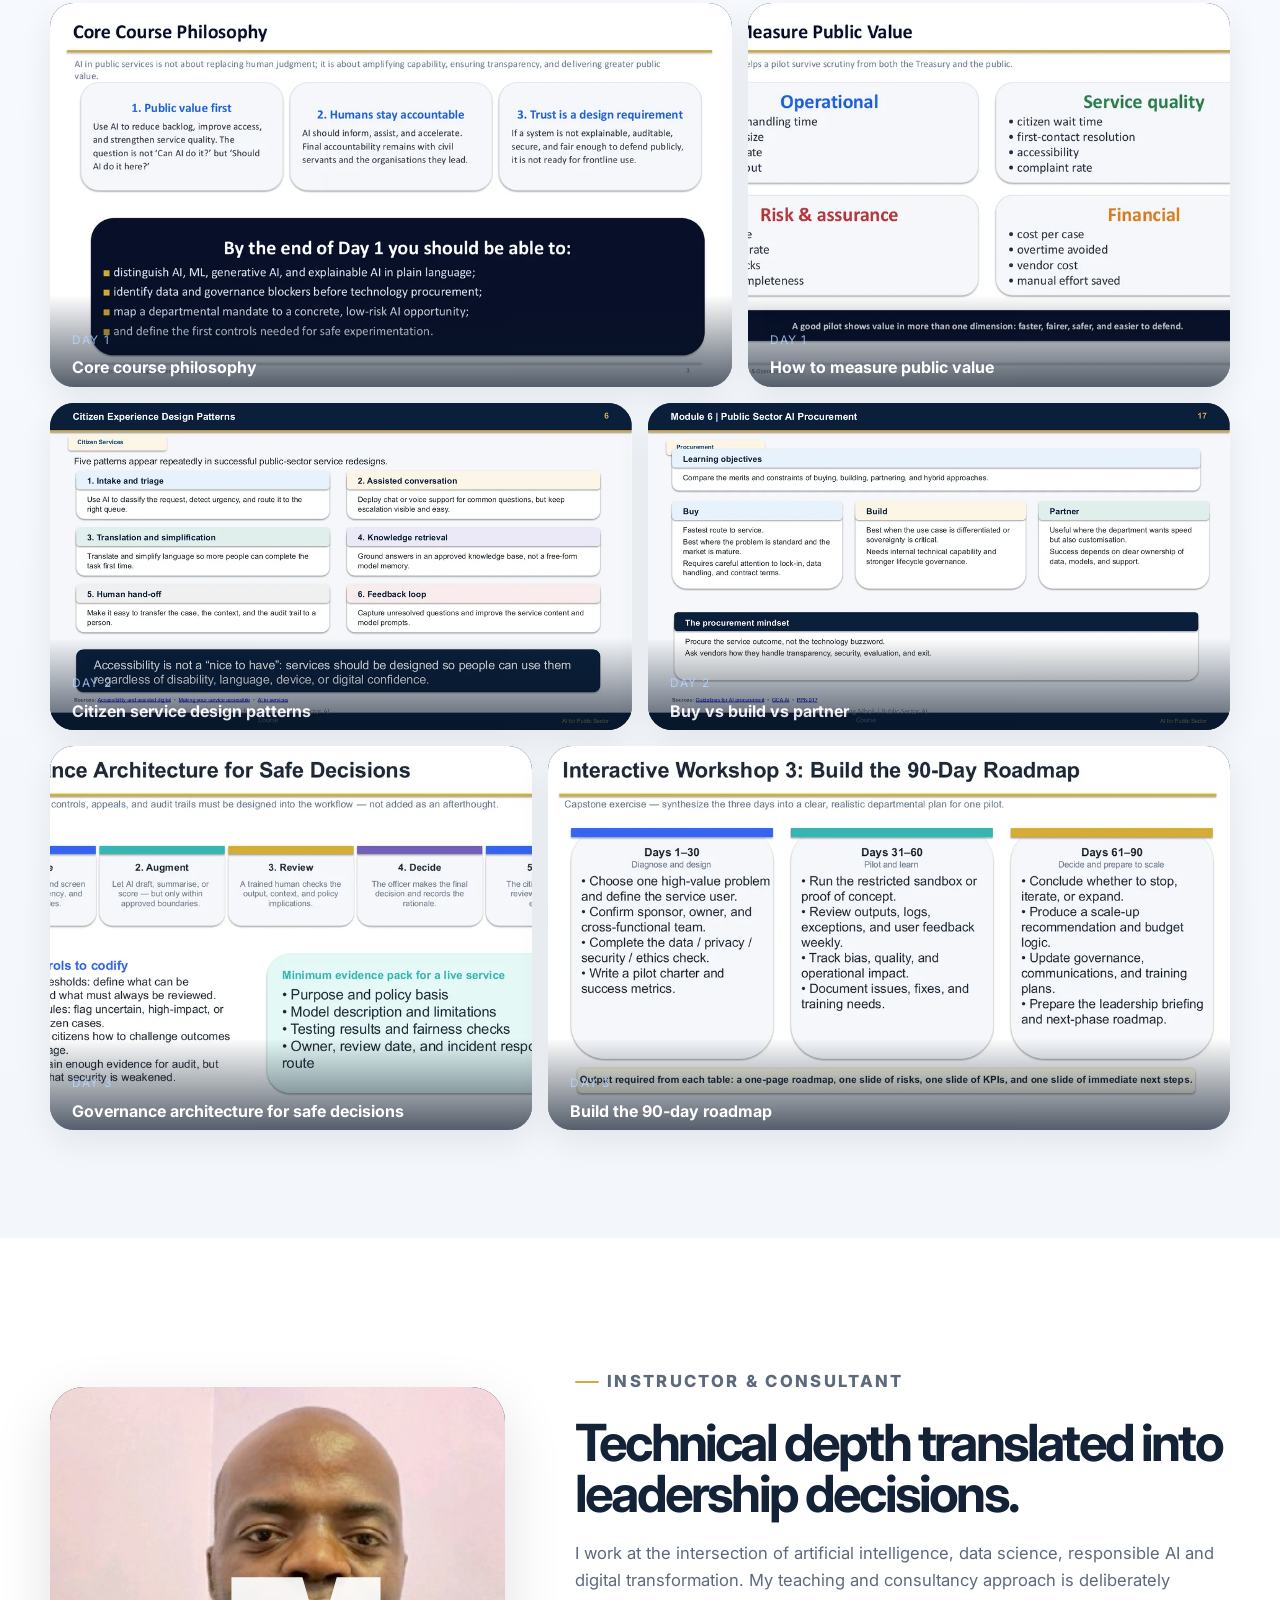
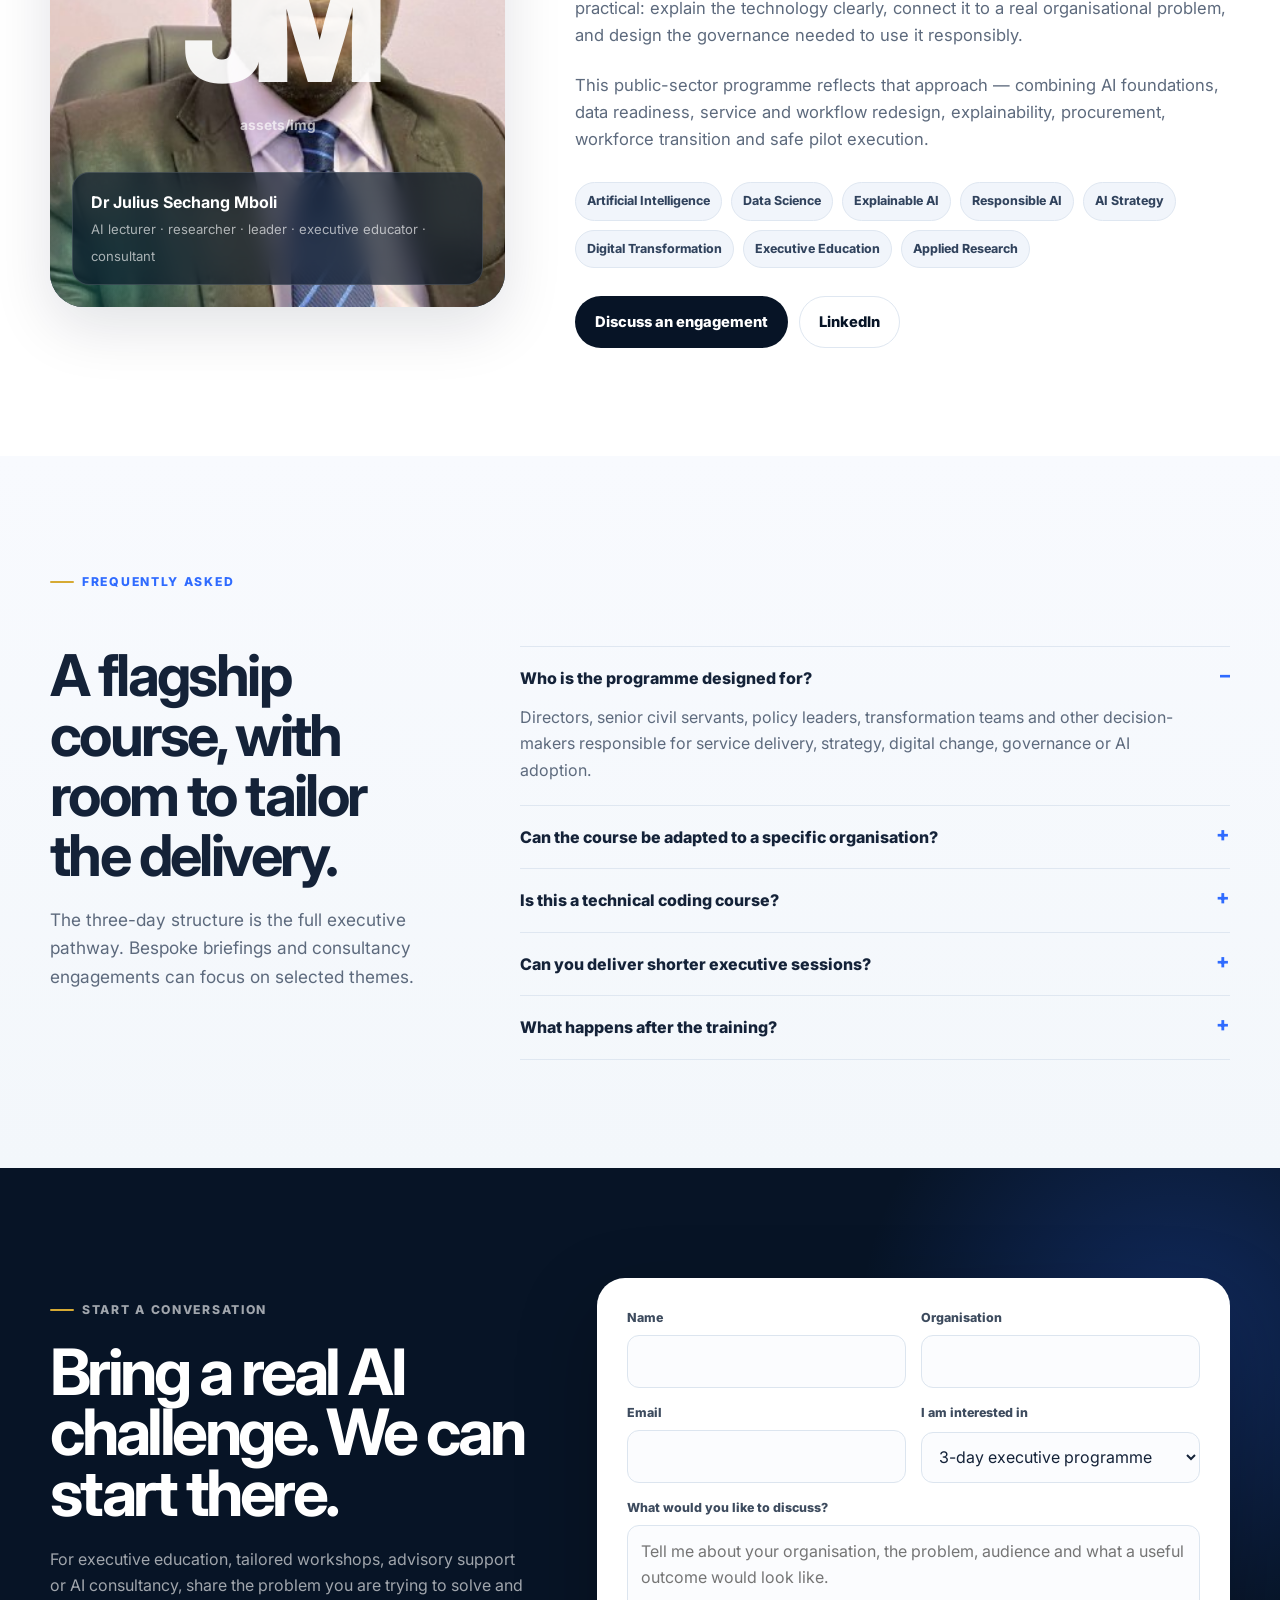
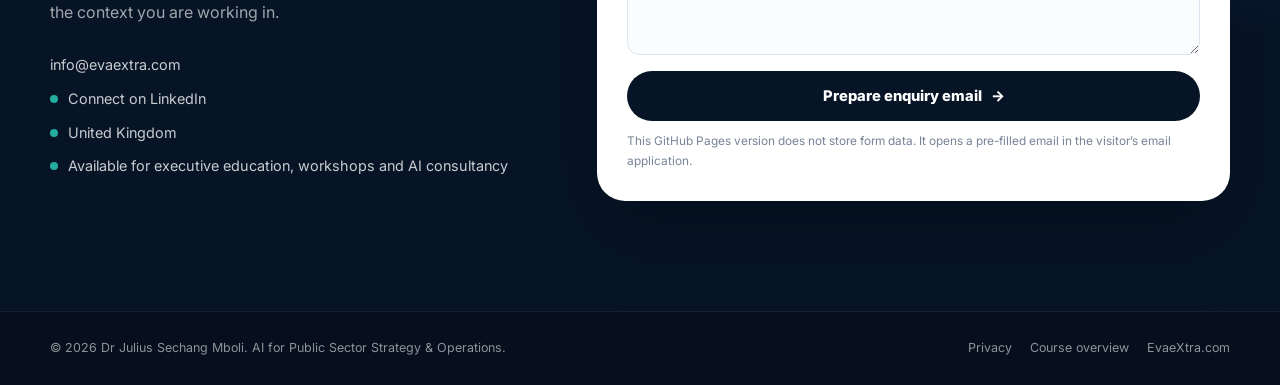
==== commit a1b86518: "Remove brand mark from site header Removed brand mark from header." ====
--- a/index.html
+++ b/index.html
@@ -38,7 +38,7 @@
   <header class="site-header" aria-label="Primary">
     <div class="container nav-shell">
       <a class="brand" href="#top" aria-label="Dr Julius Sechang Mboli — home">
-        <span class="brand-mark">JM</span>
+        <span class="brand-mark"></span>
         <span class="brand-copy">Dr Julius Mboli <small>AI Strategy · Responsible AI · Transformation</small></span>
       </a>
       <button class="nav-toggle" aria-controls="site-nav" aria-expanded="false" aria-label="Open navigation"><span></span></button>
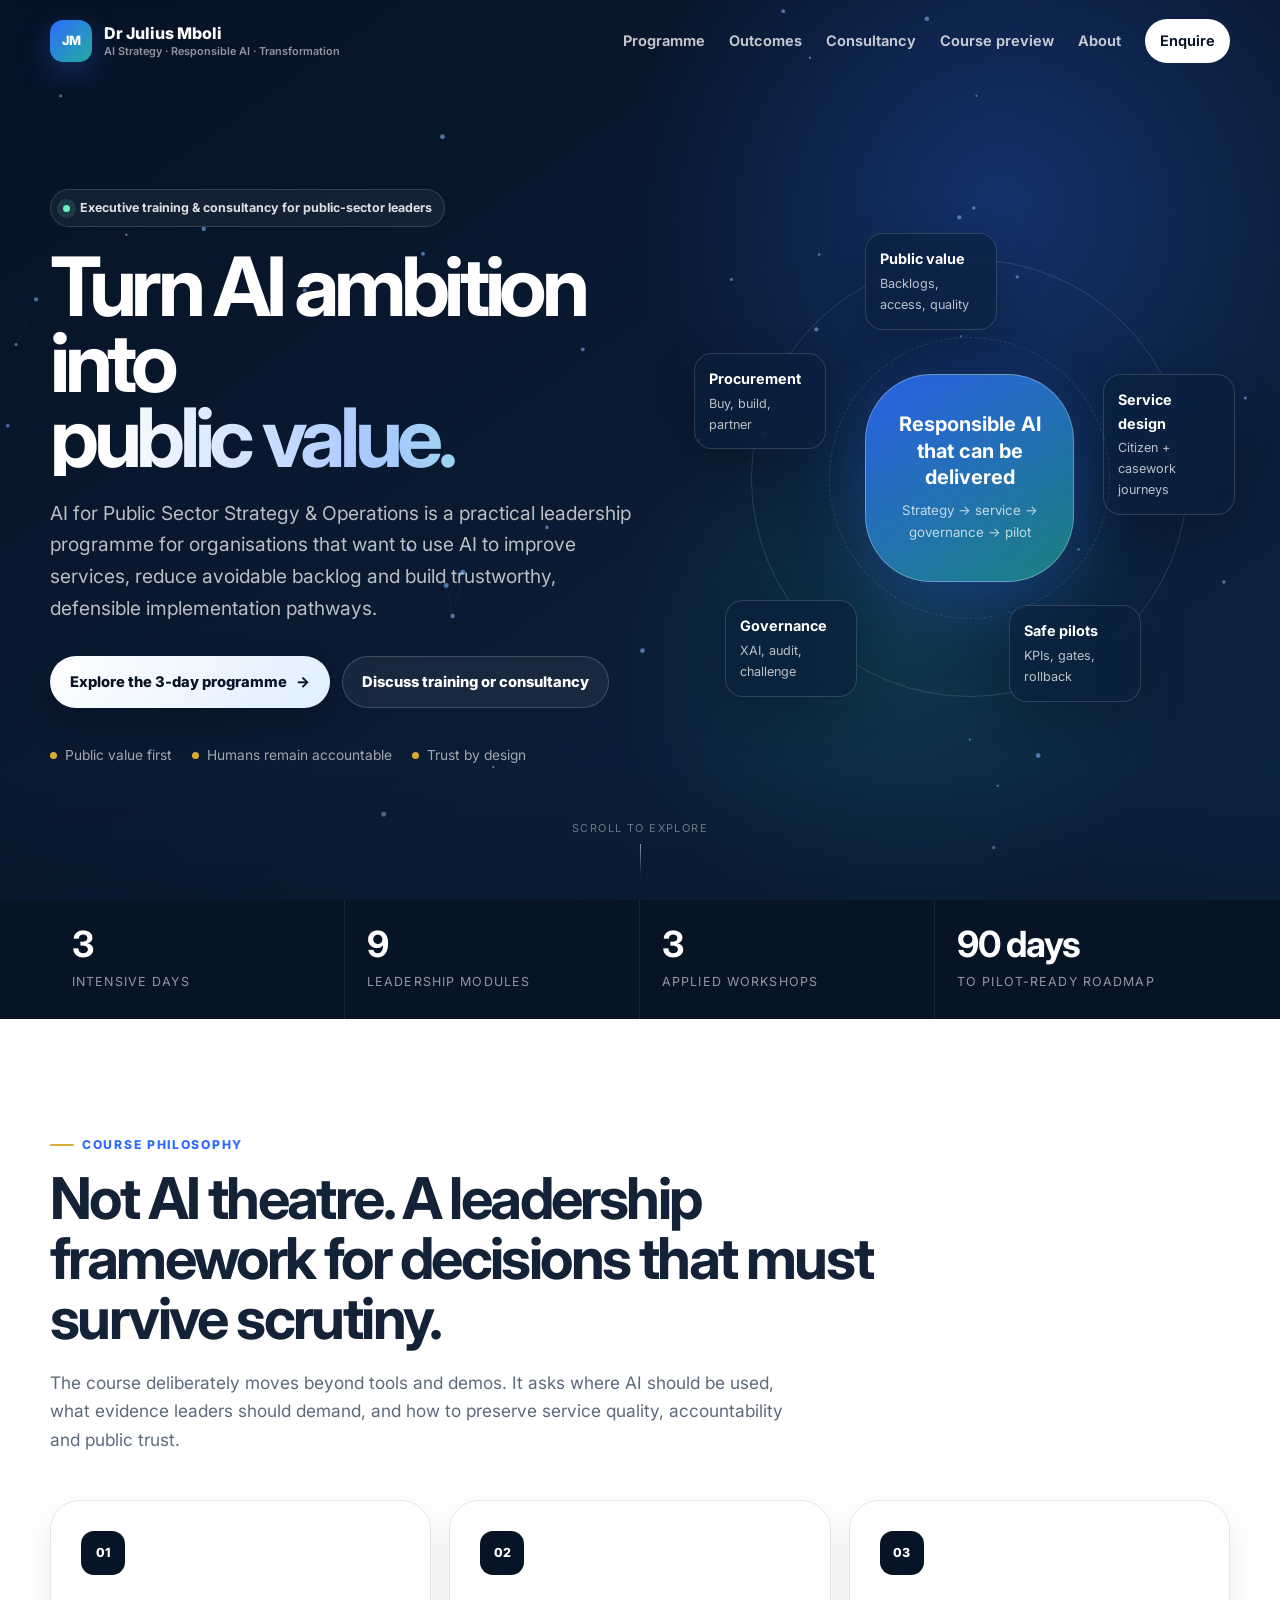
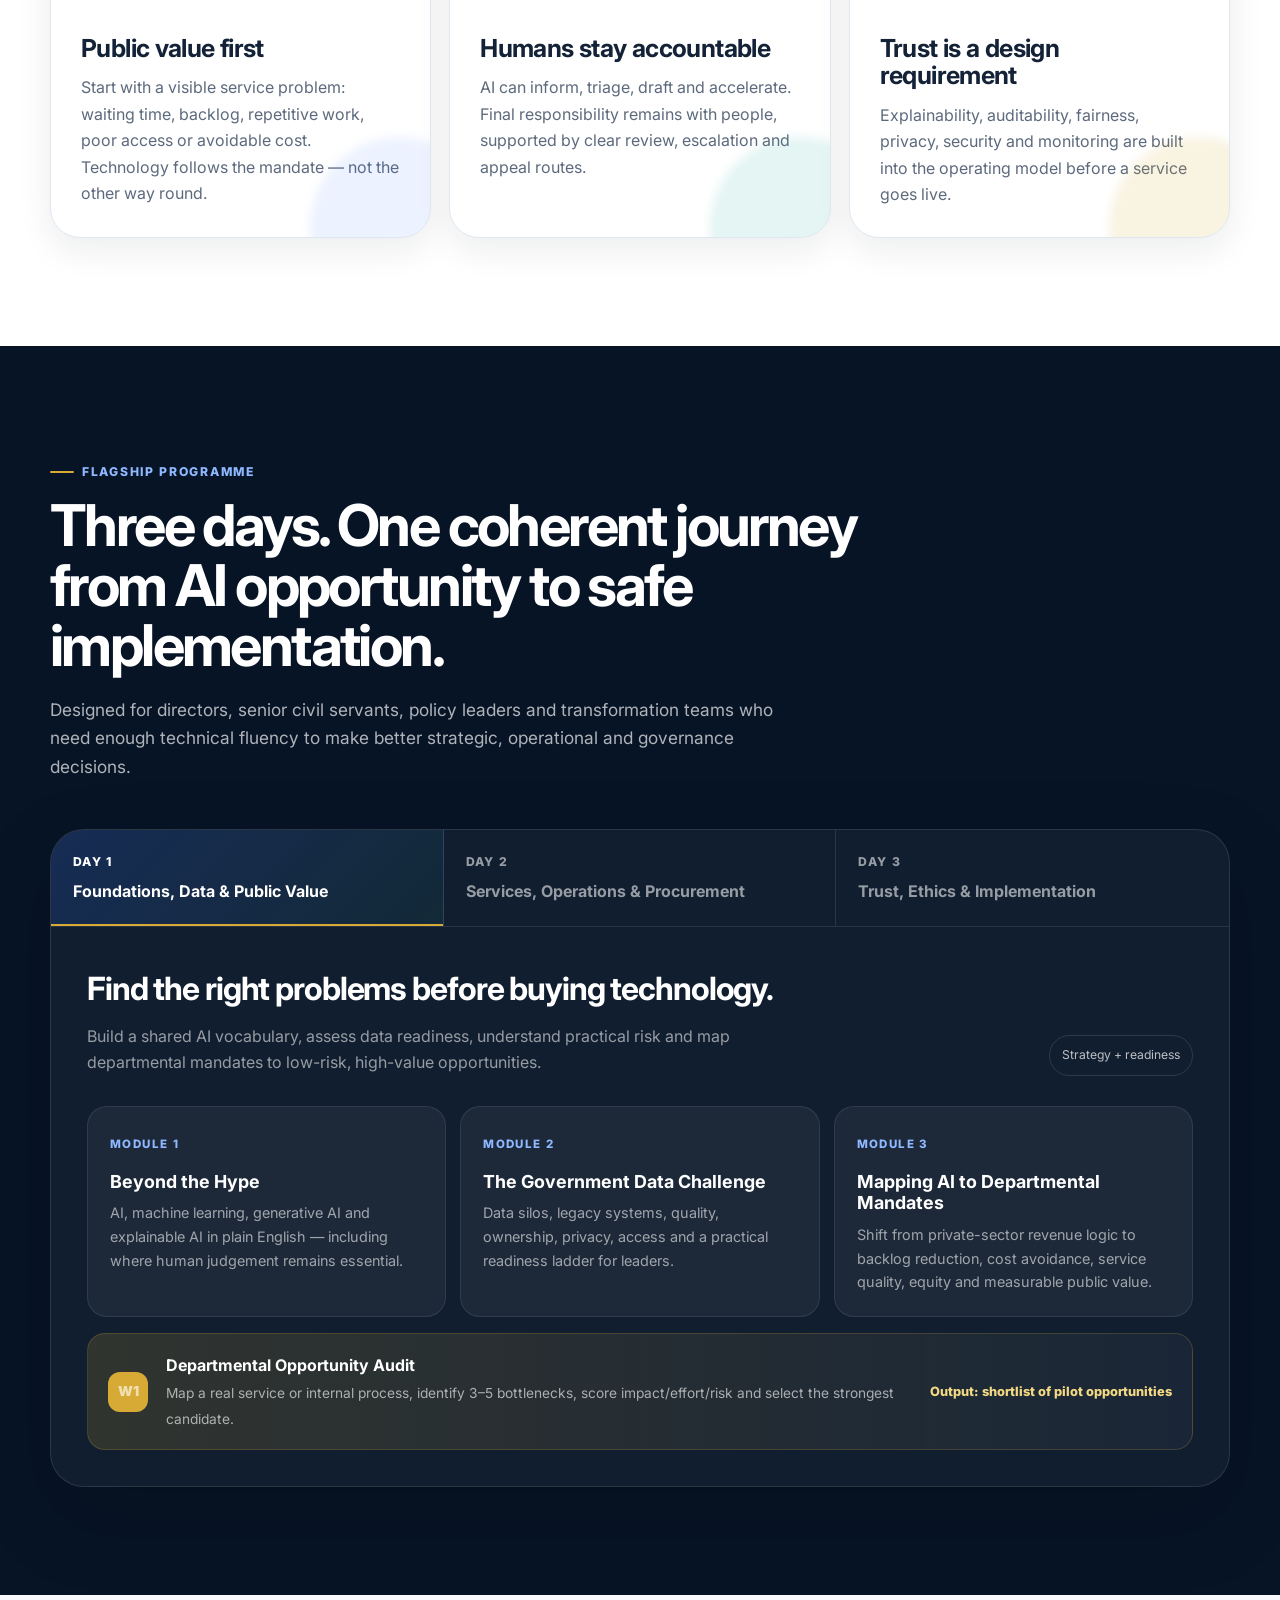
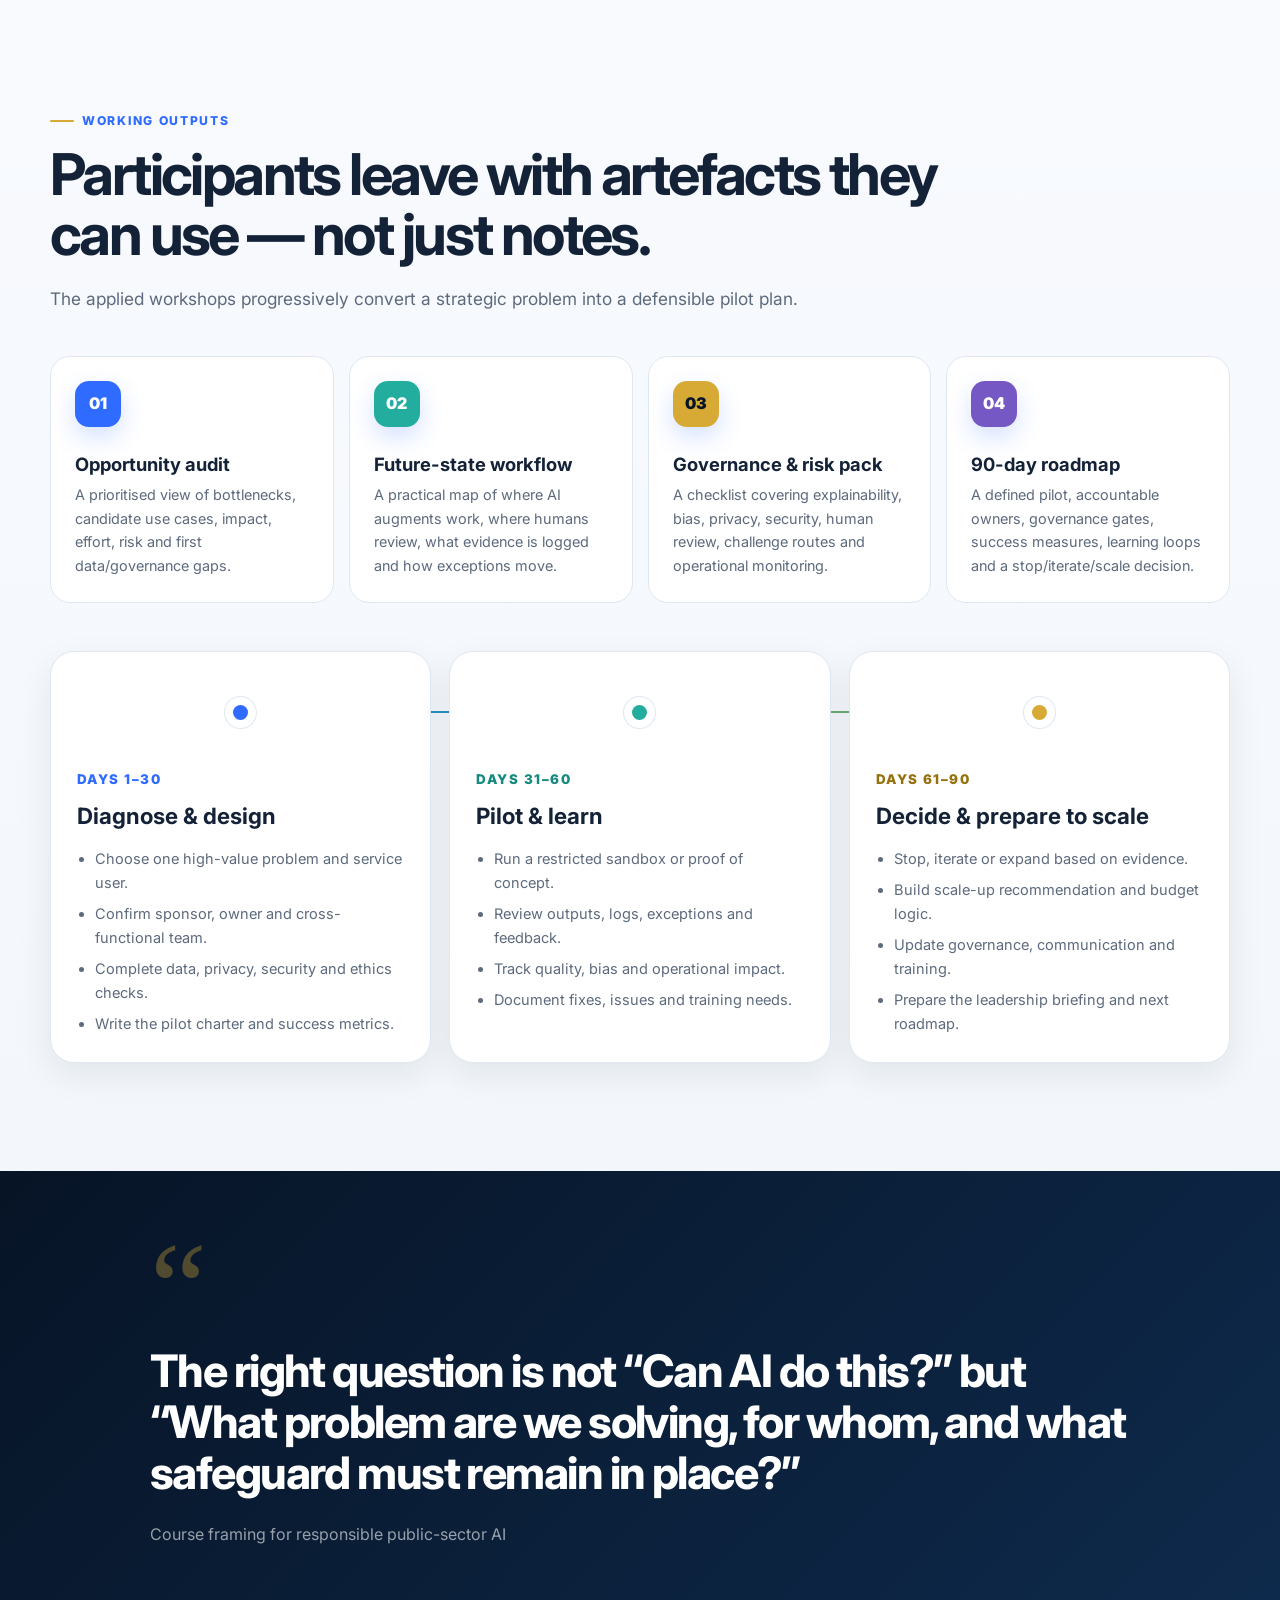
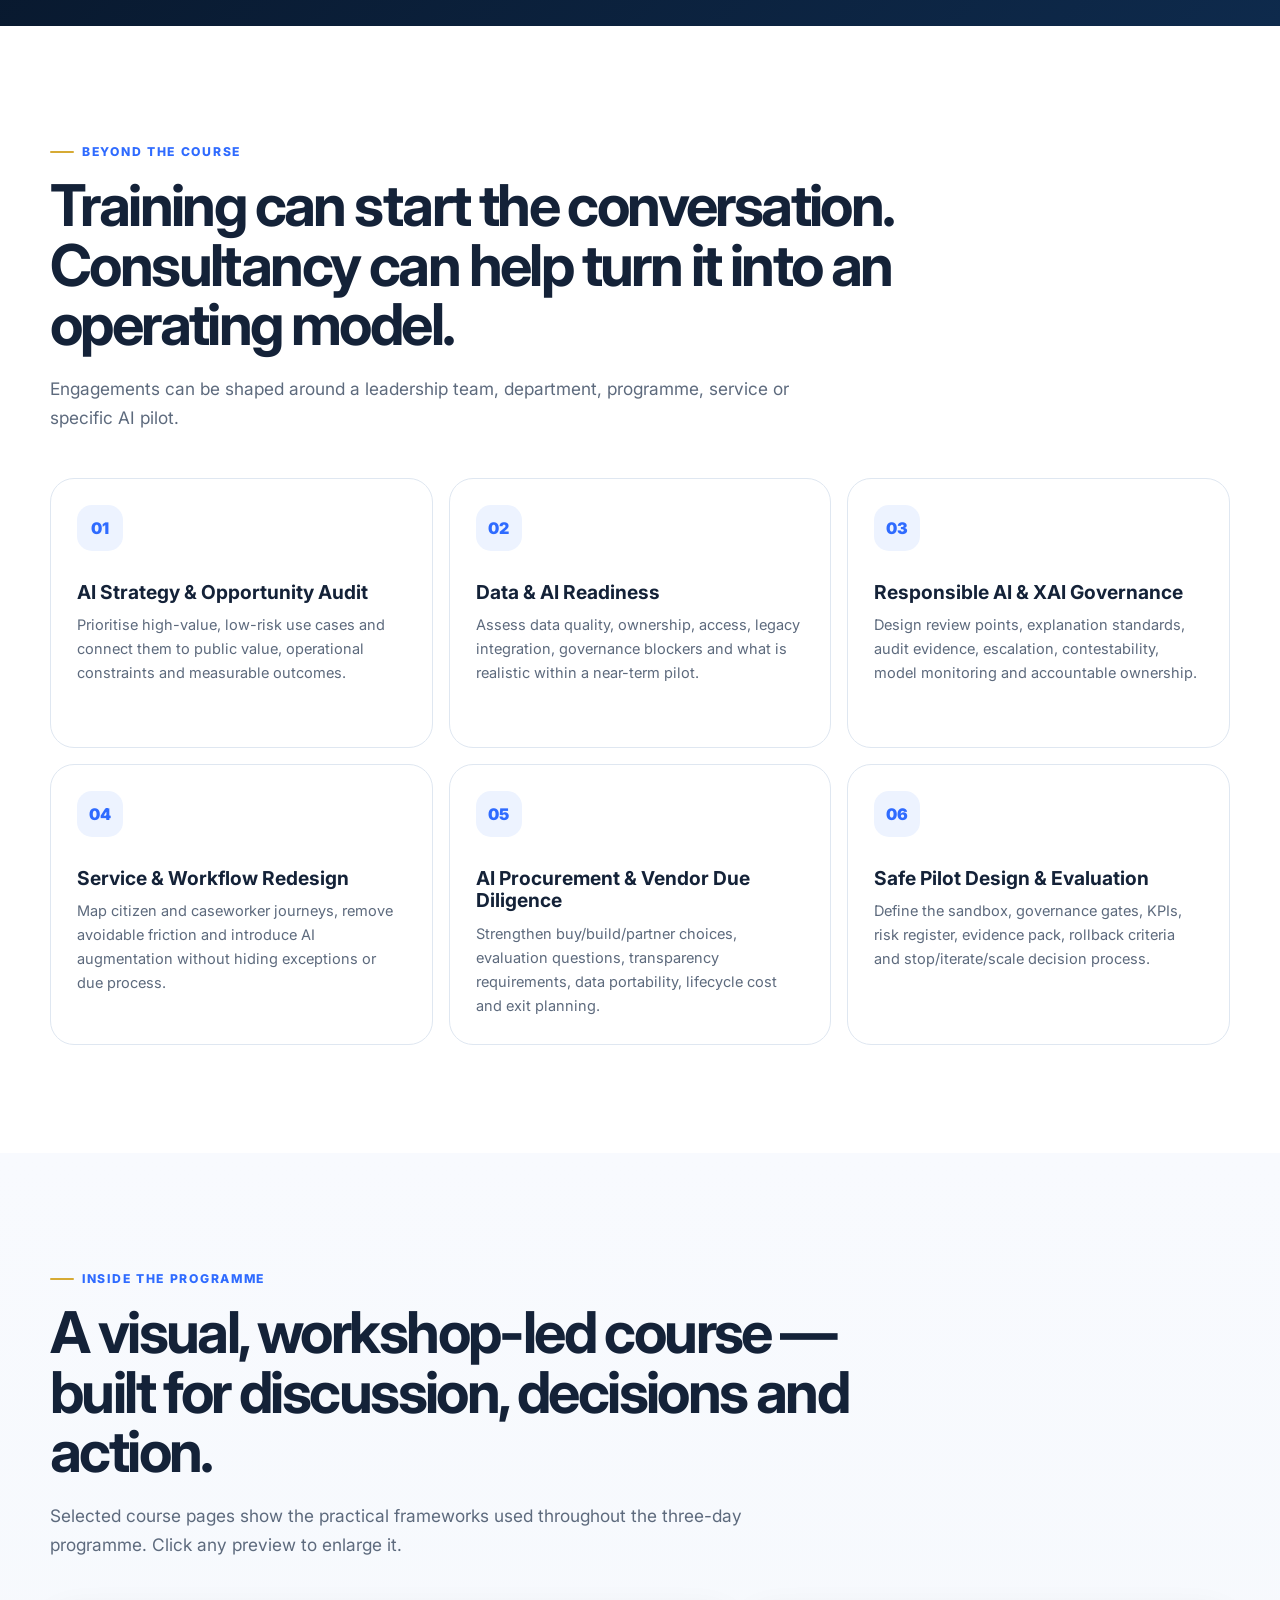
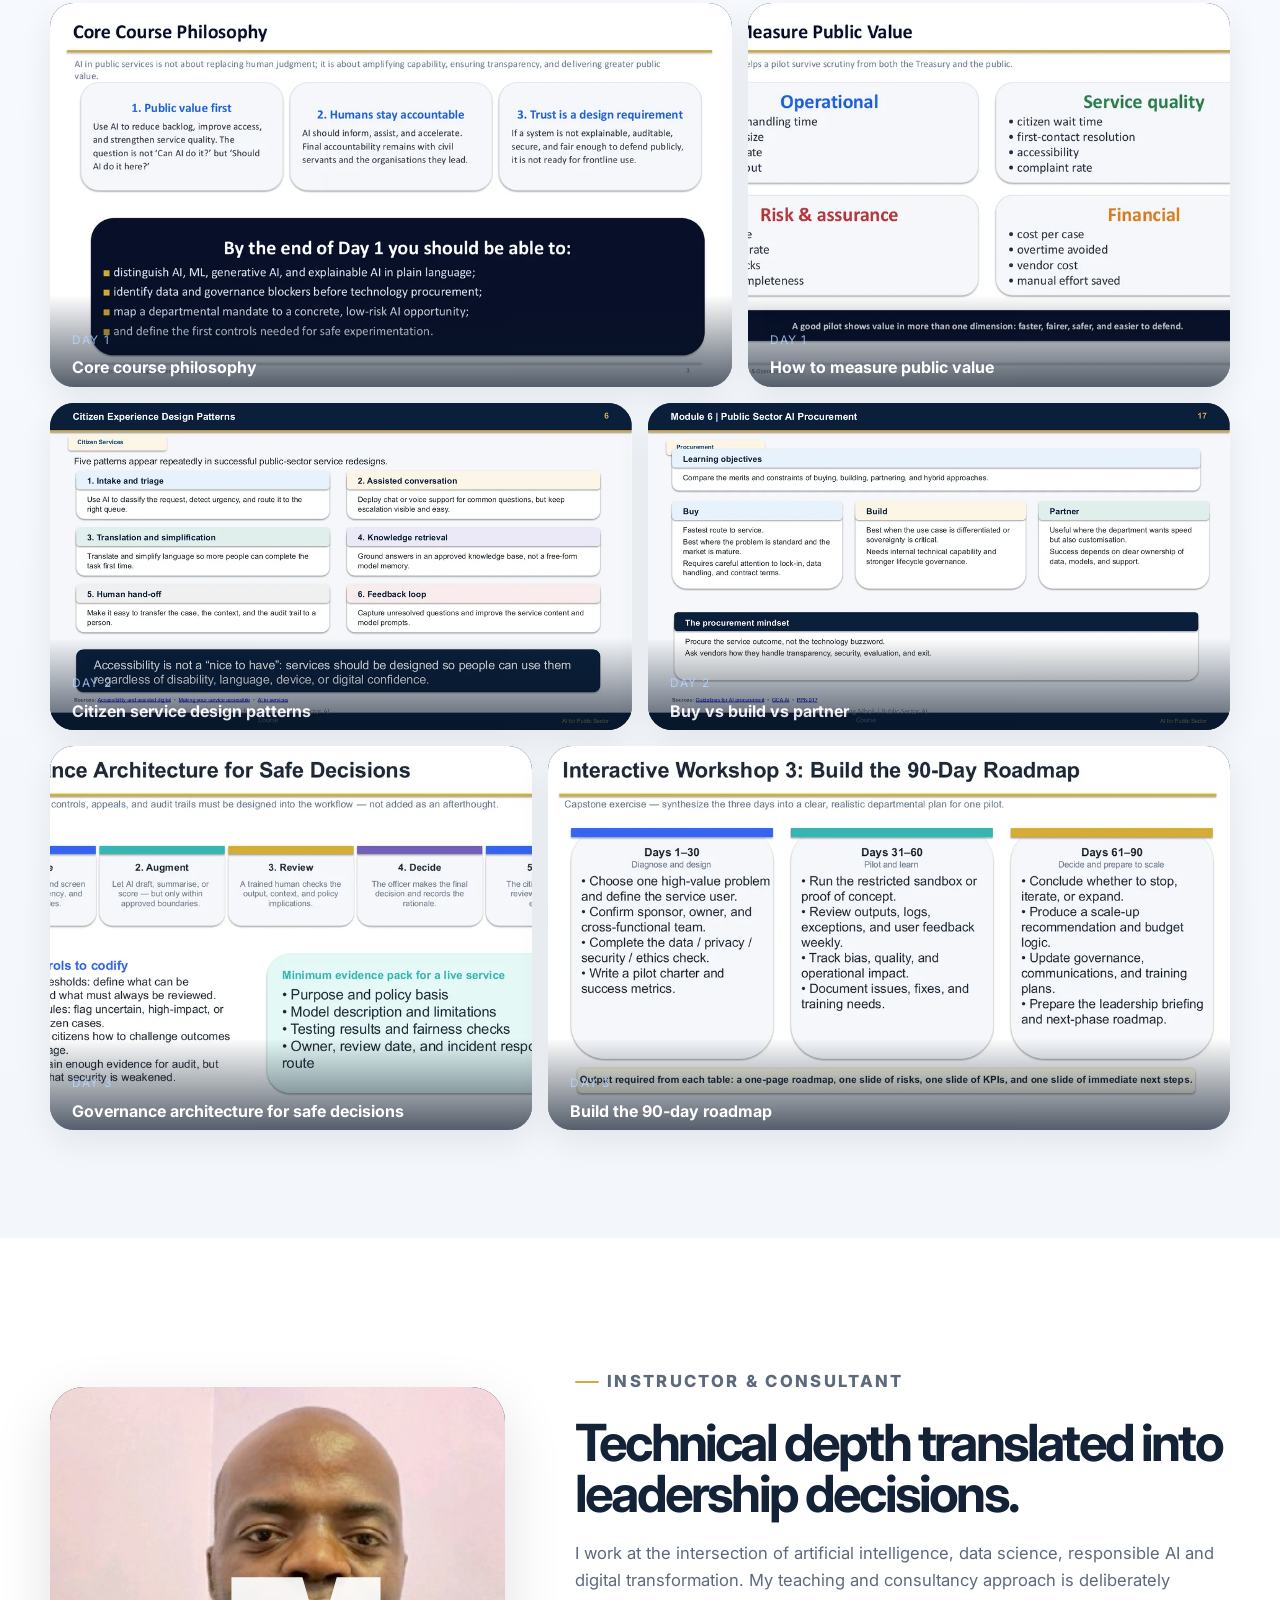
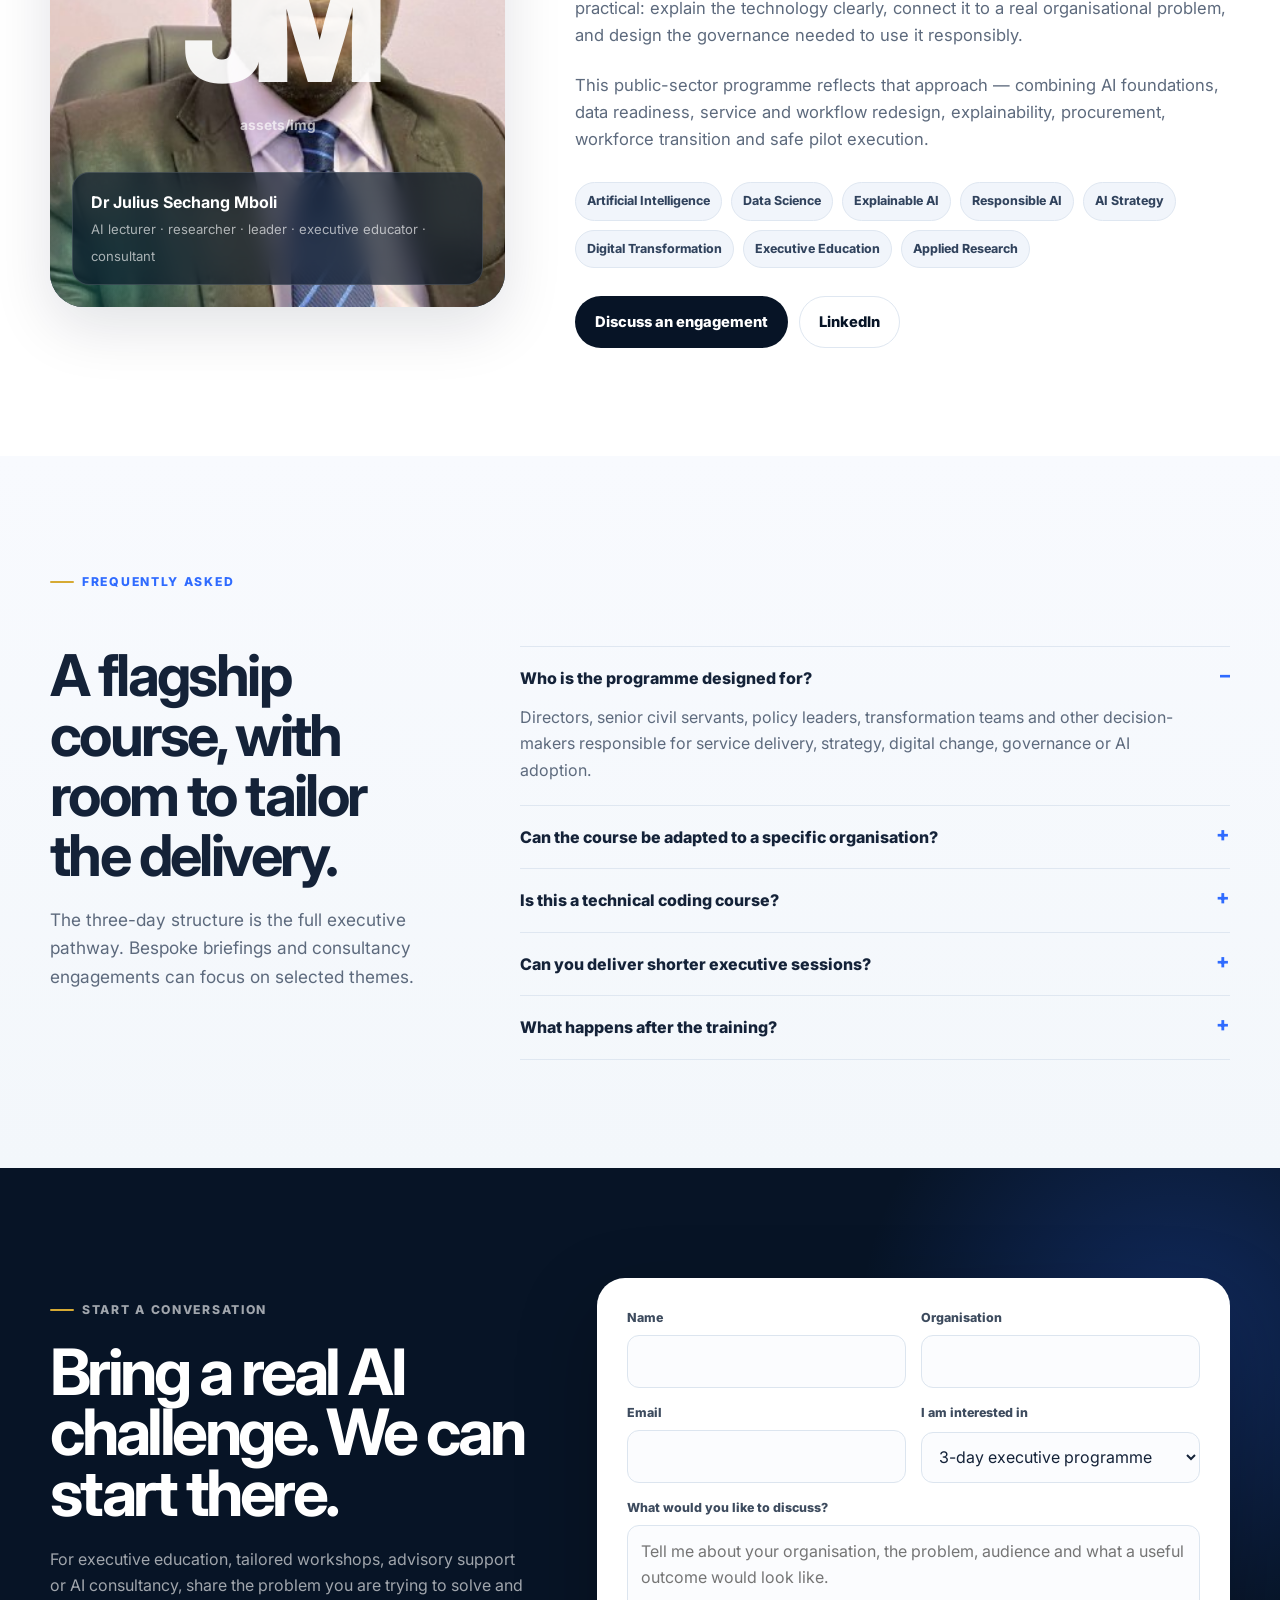
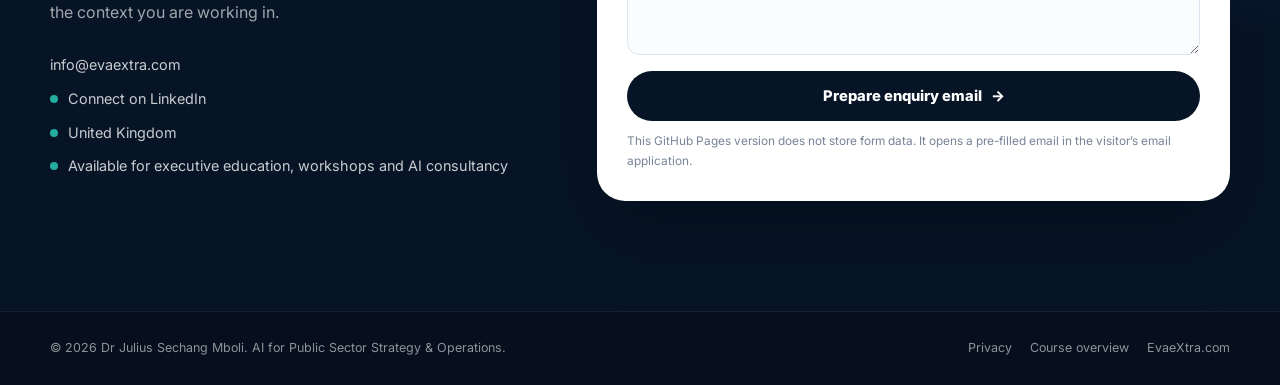
==== commit d4c86248: "Update brand mark in header to include initials" ====
--- a/index.html
+++ b/index.html
@@ -38,7 +38,7 @@
   <header class="site-header" aria-label="Primary">
     <div class="container nav-shell">
       <a class="brand" href="#top" aria-label="Dr Julius Sechang Mboli — home">
-        <span class="brand-mark"></span>
+        <span class="brand-mark">JM</span>
         <span class="brand-copy">Dr Julius Mboli <small>AI Strategy · Responsible AI · Transformation</small></span>
       </a>
       <button class="nav-toggle" aria-controls="site-nav" aria-expanded="false" aria-label="Open navigation"><span></span></button>
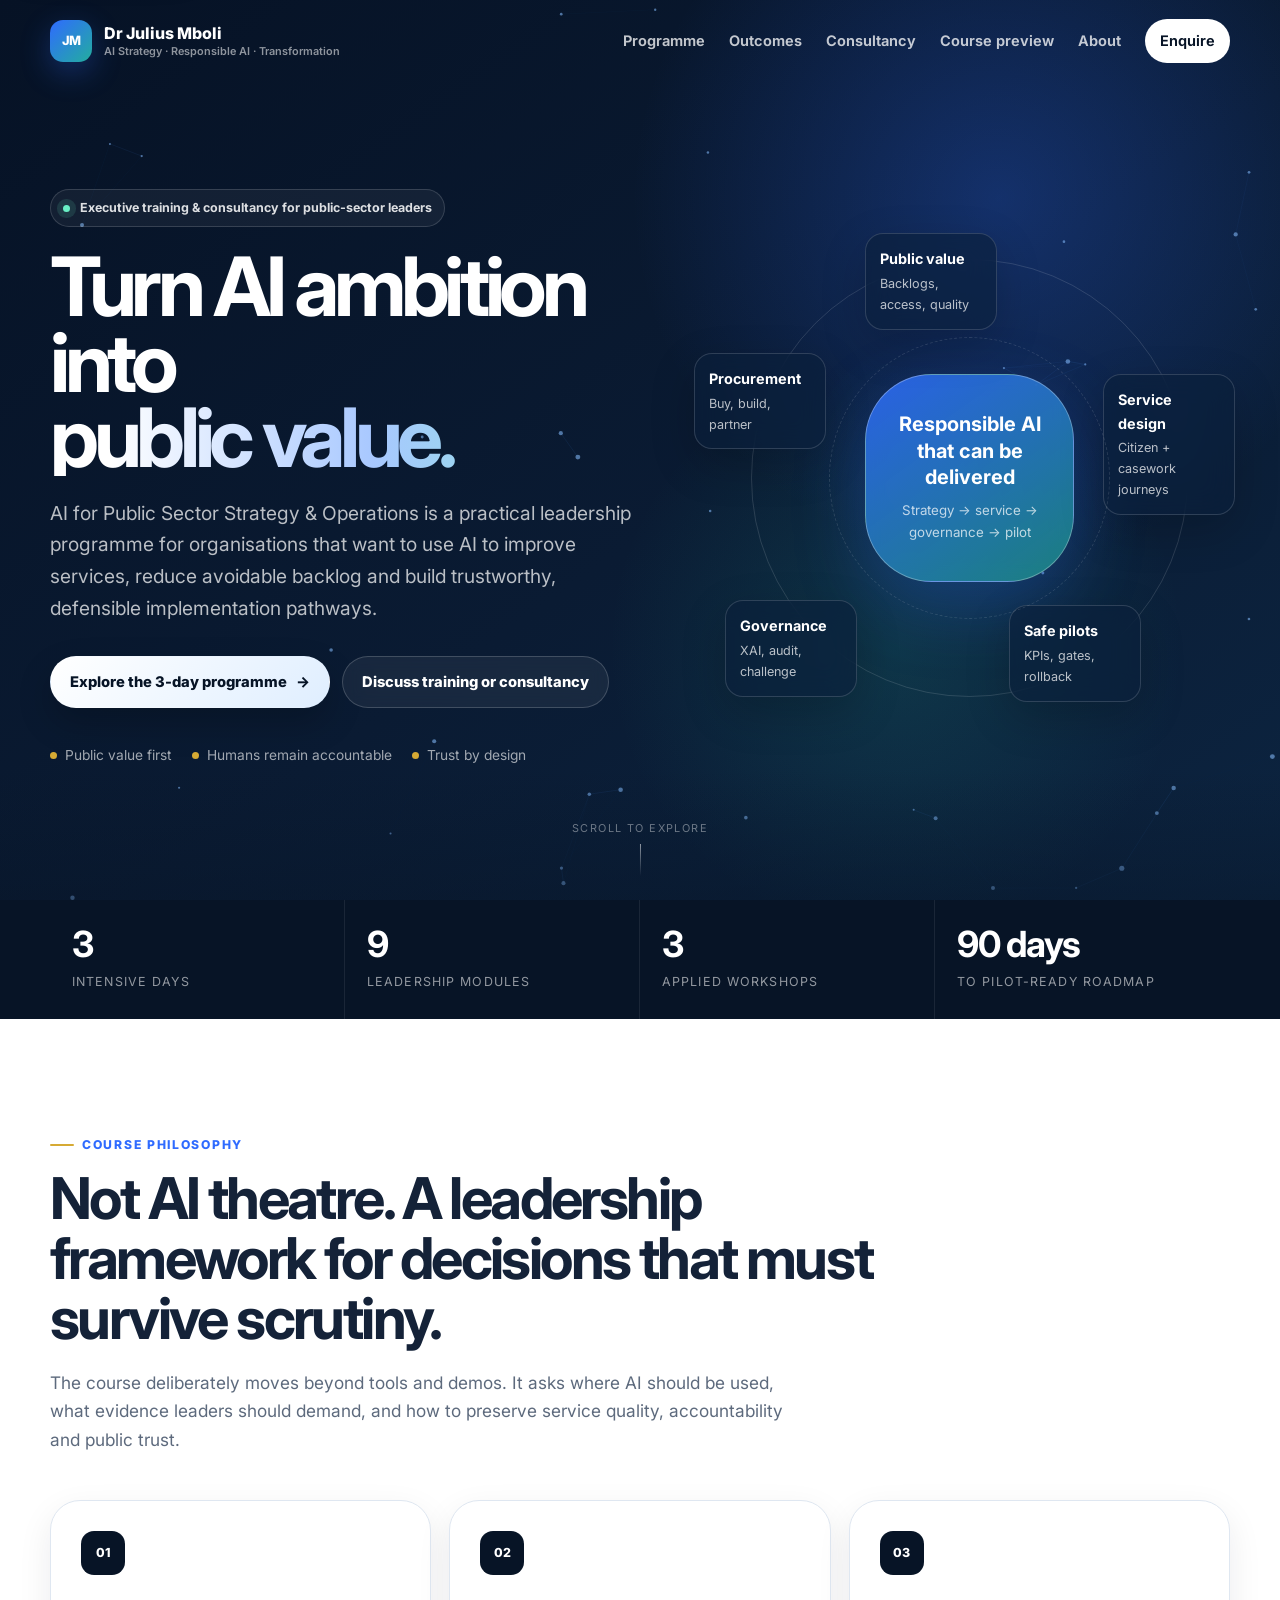
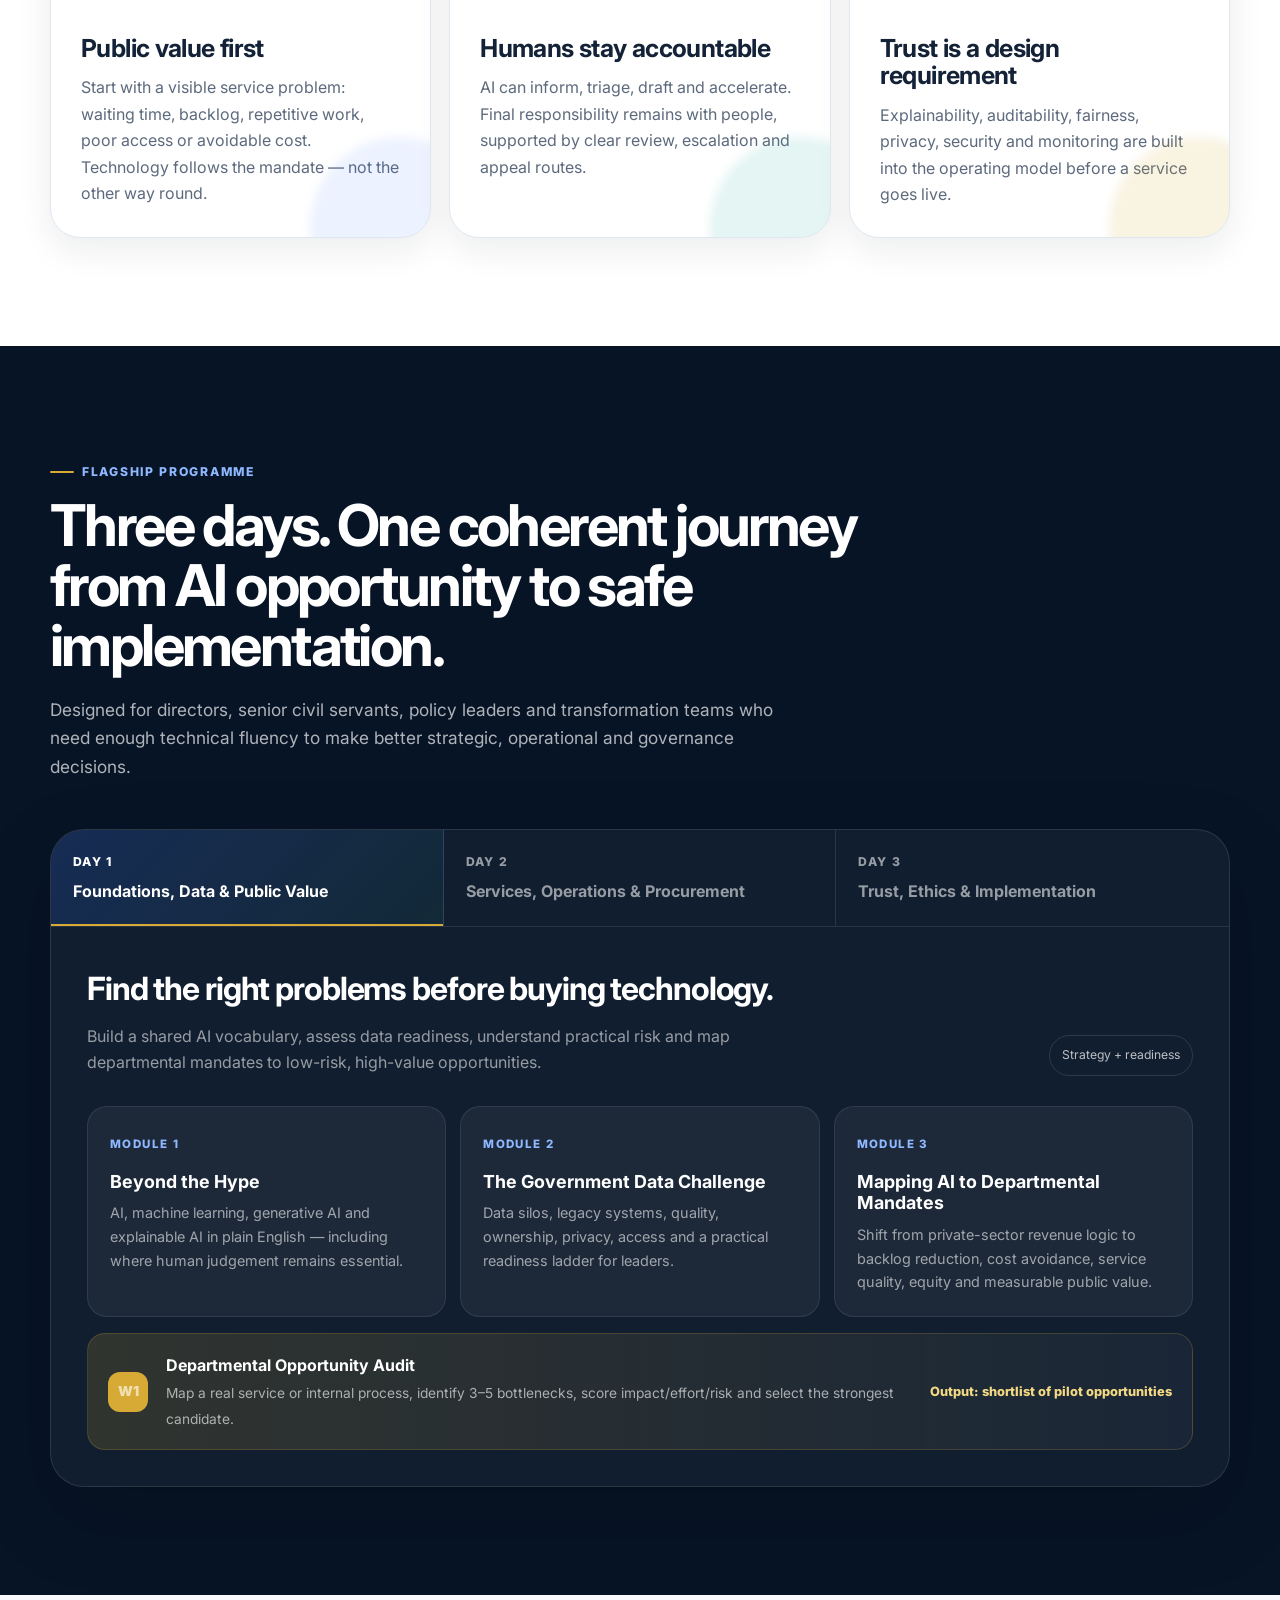
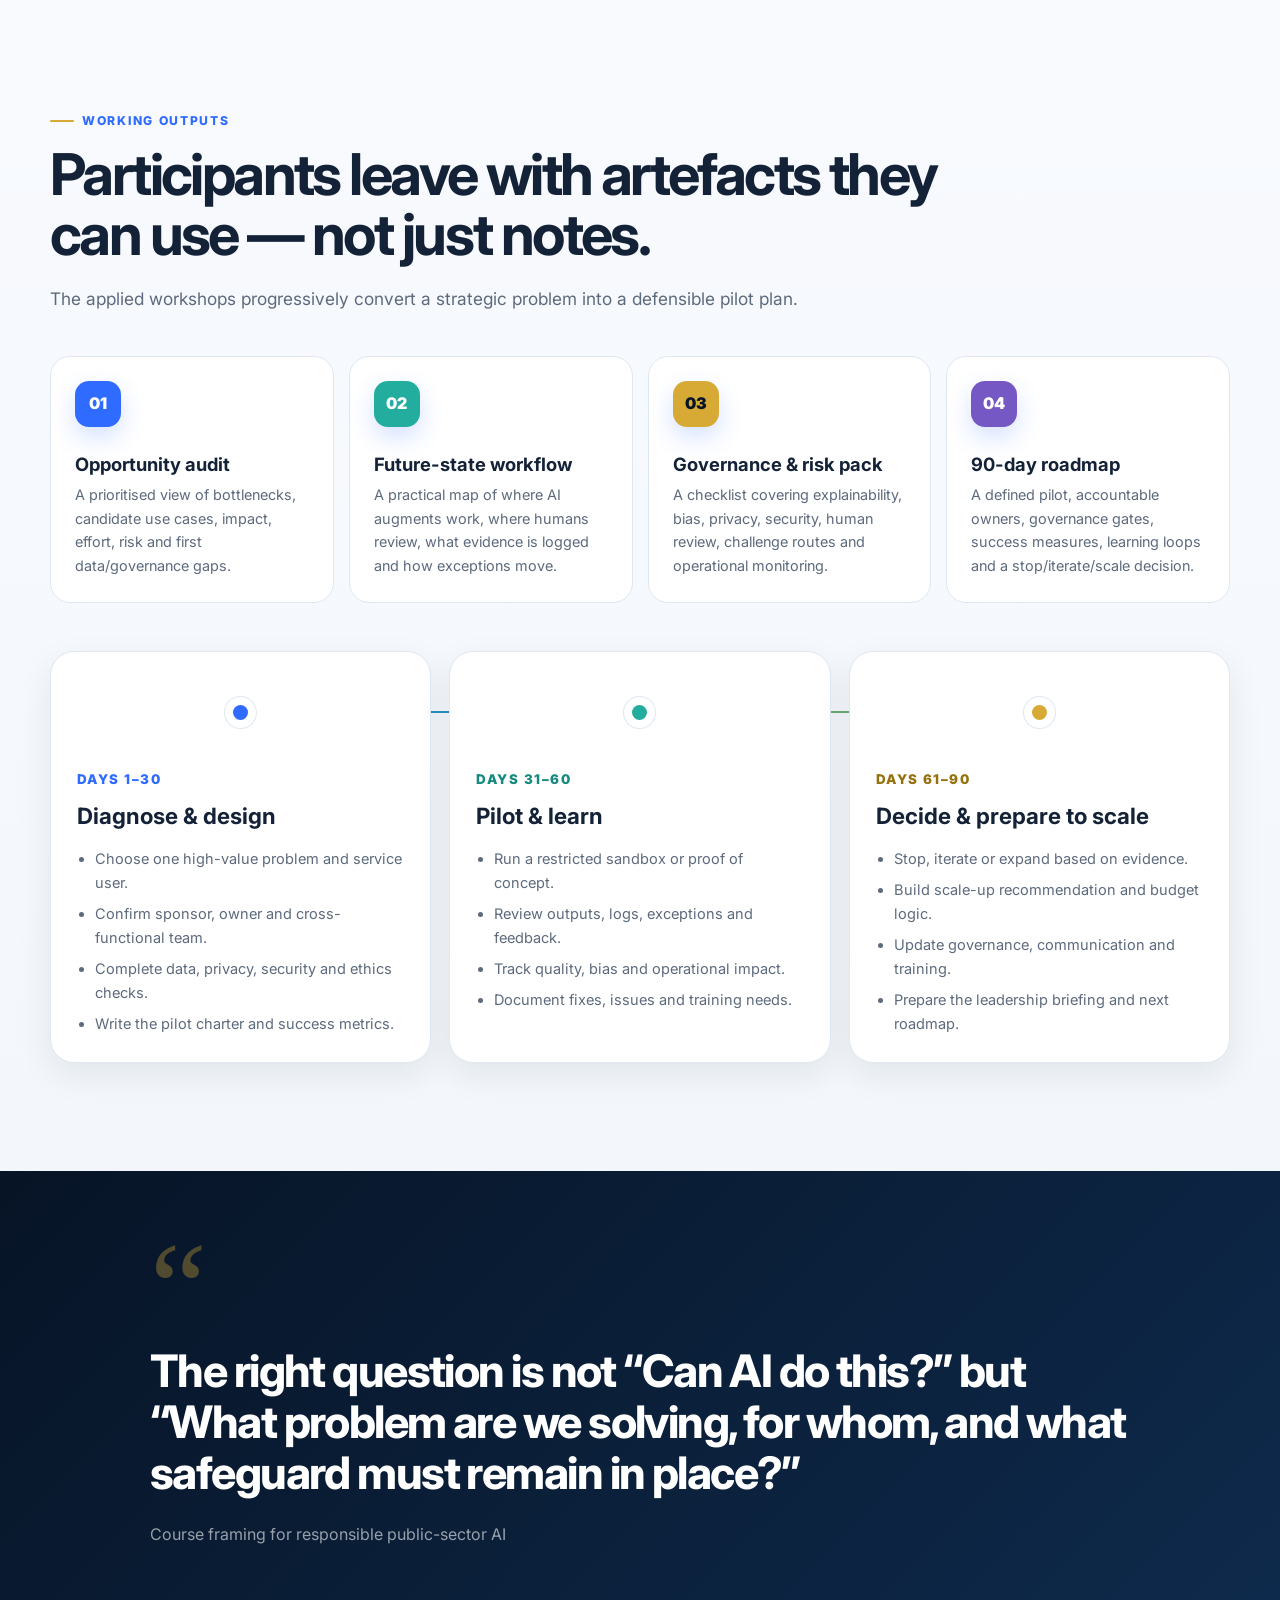
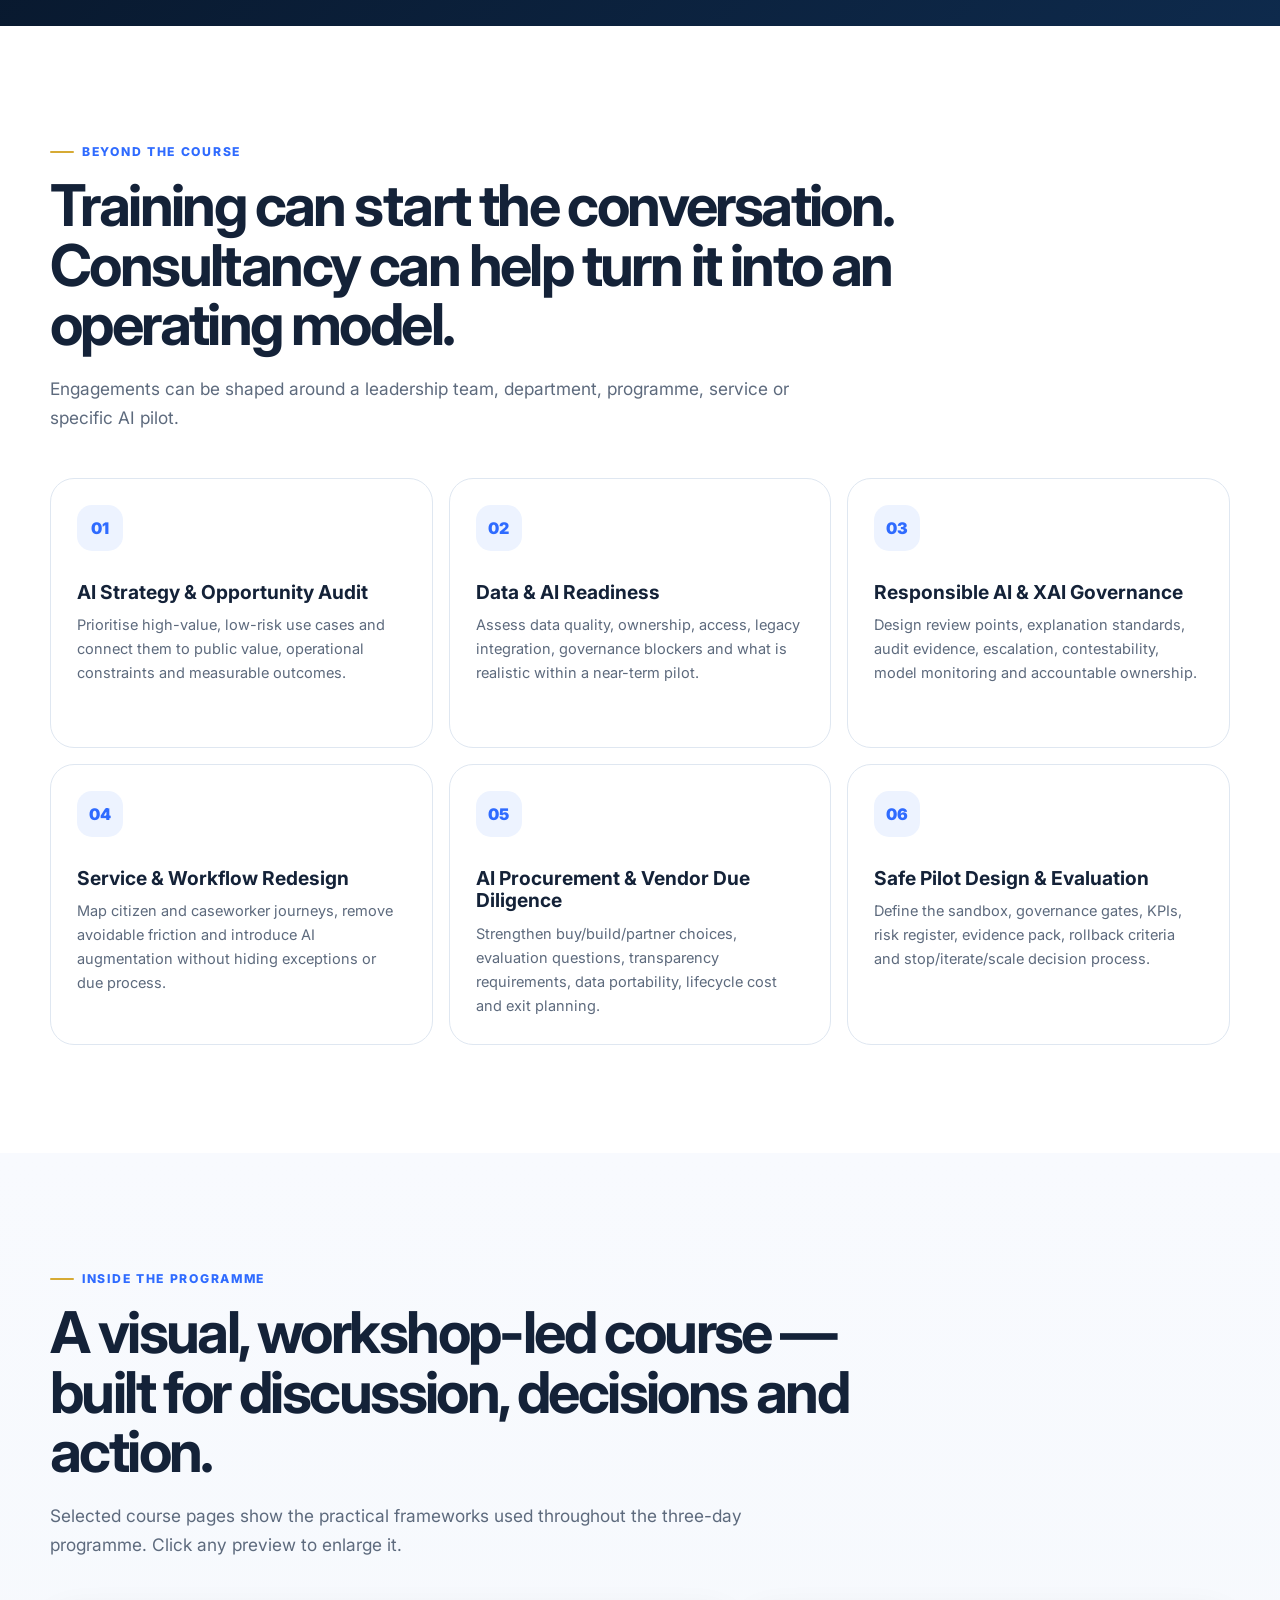
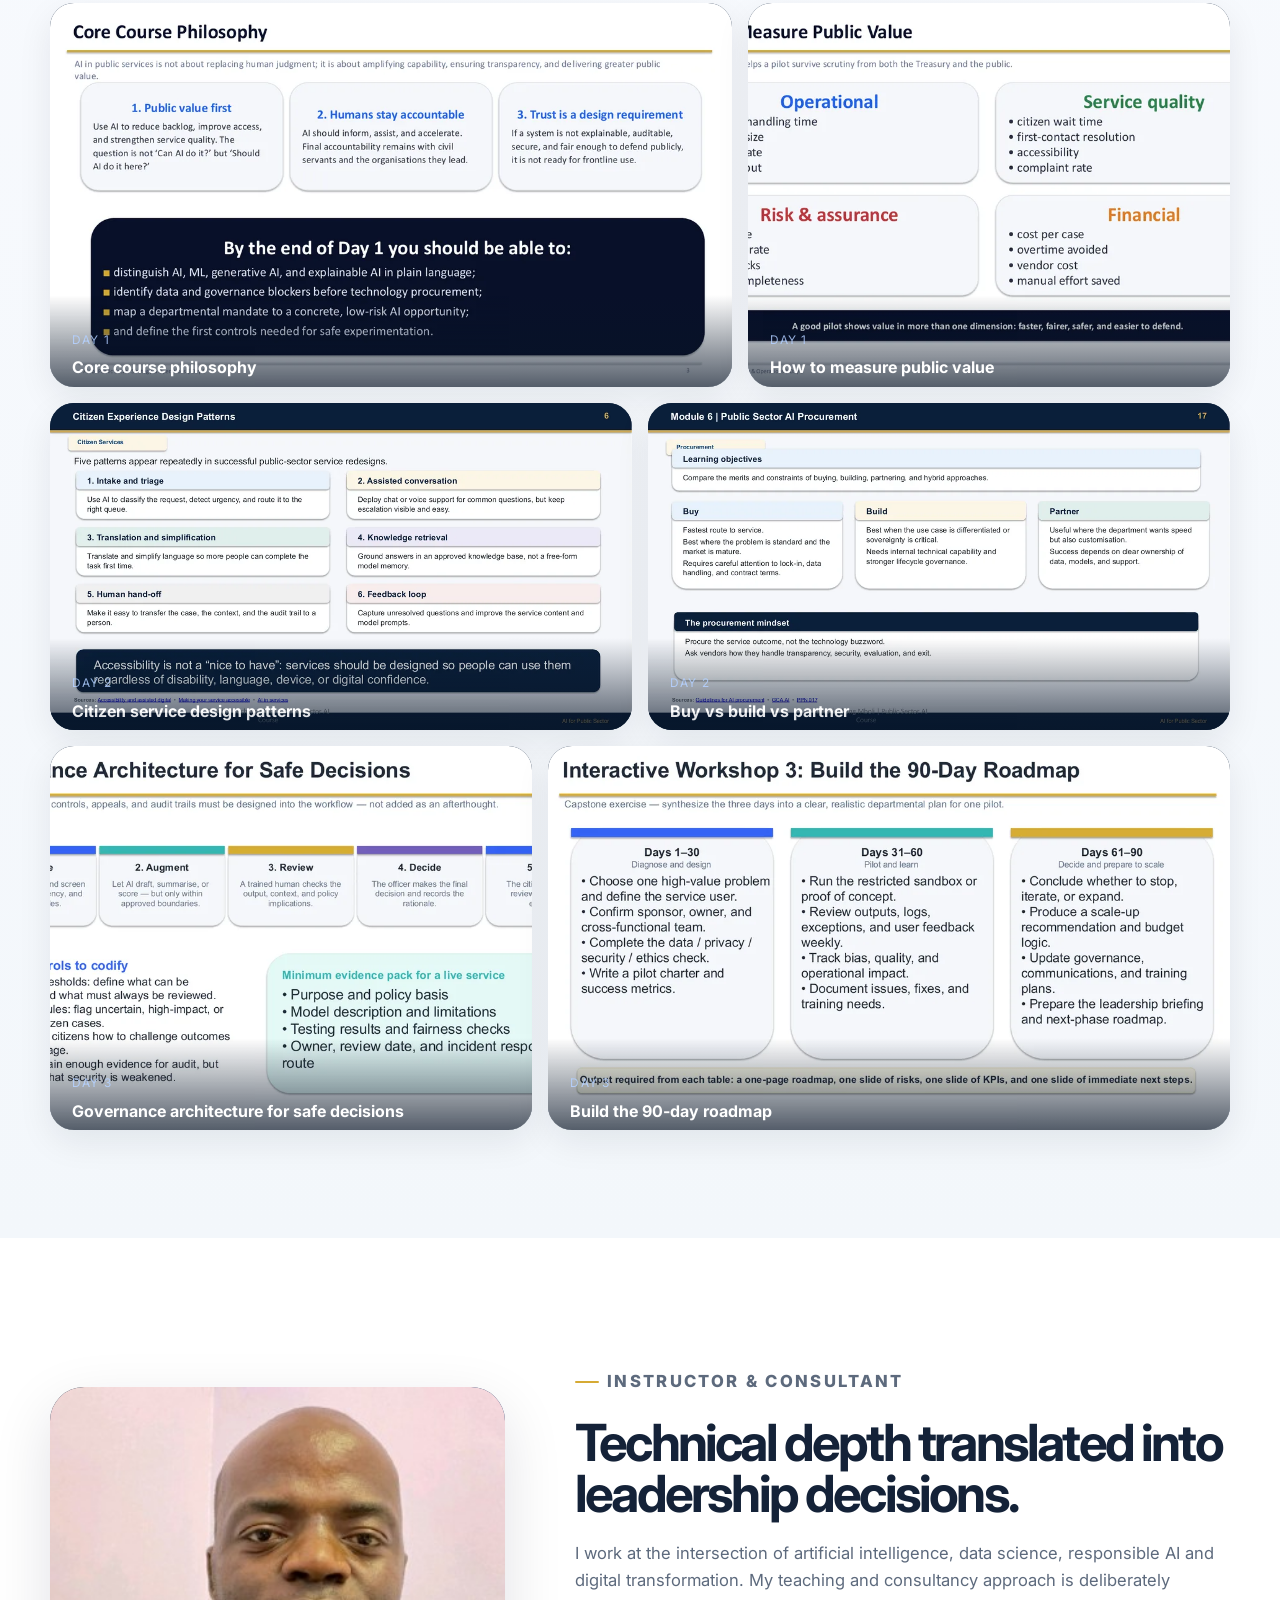
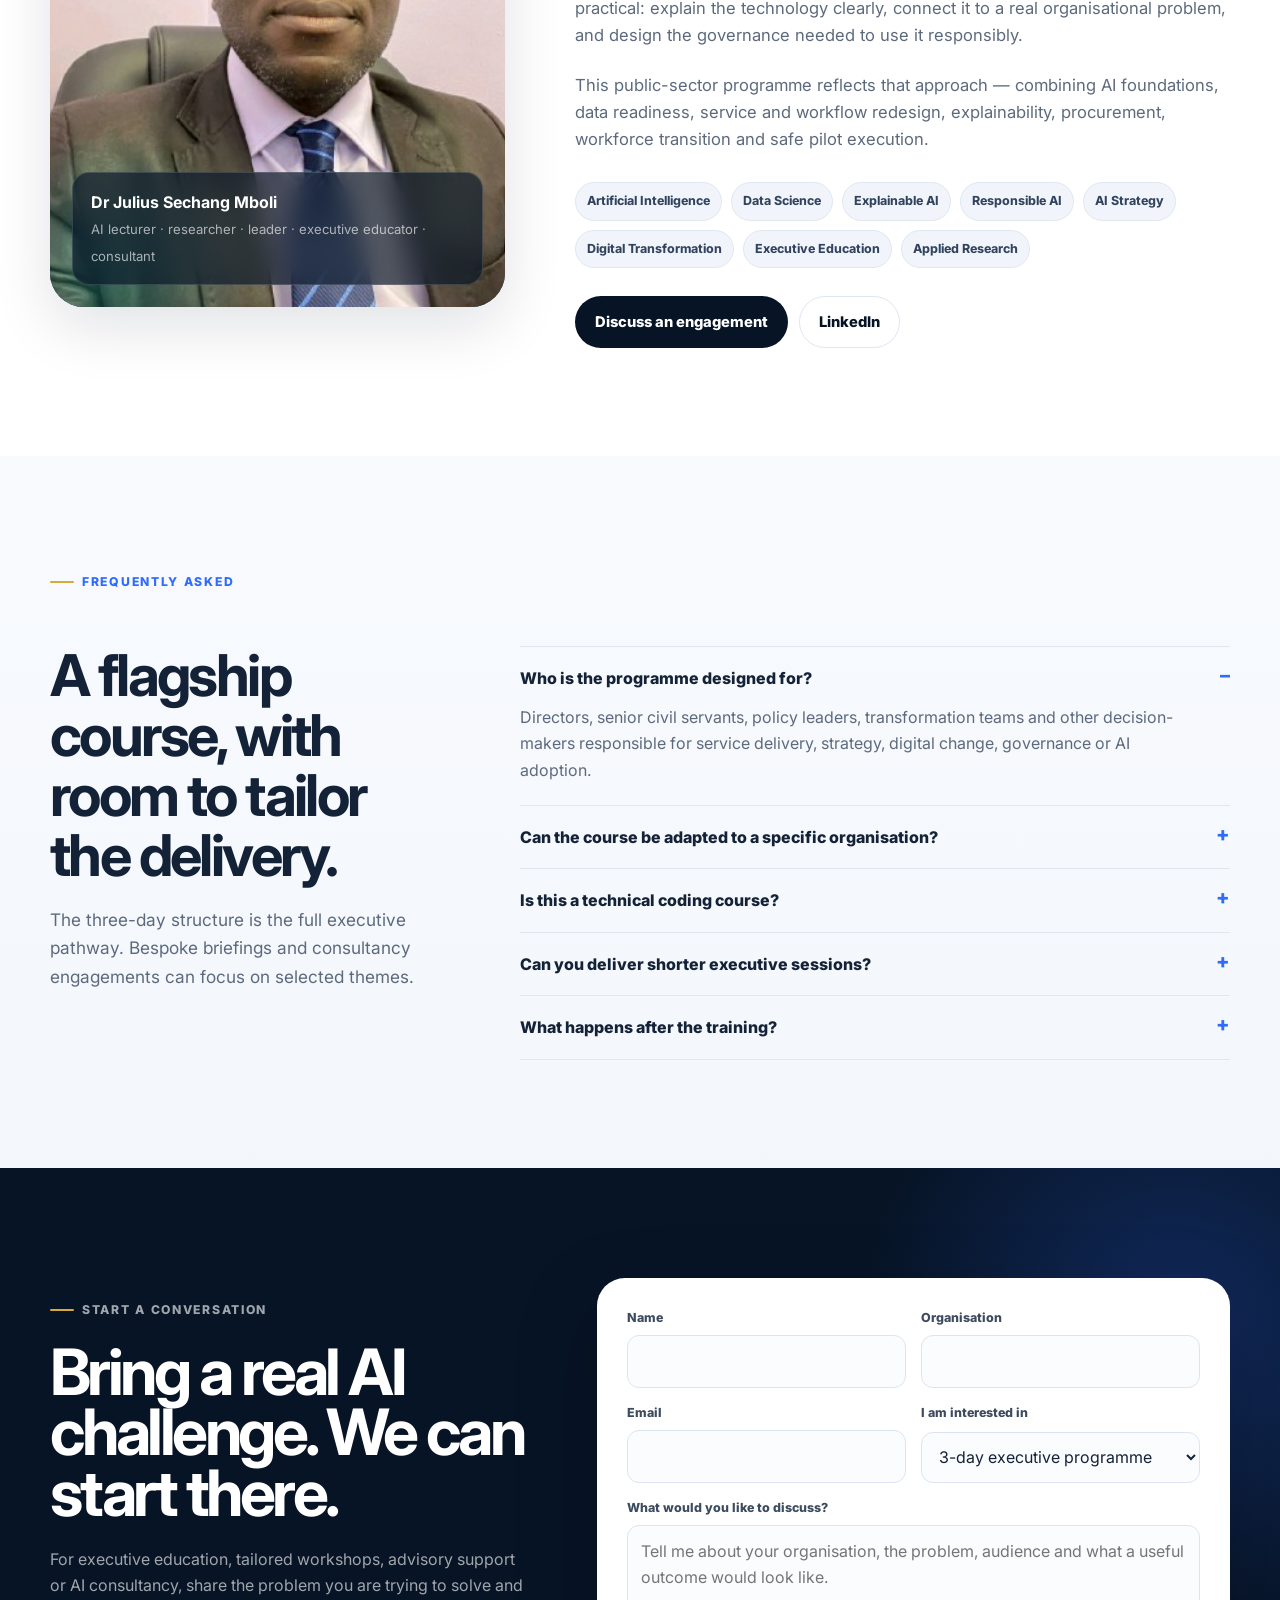
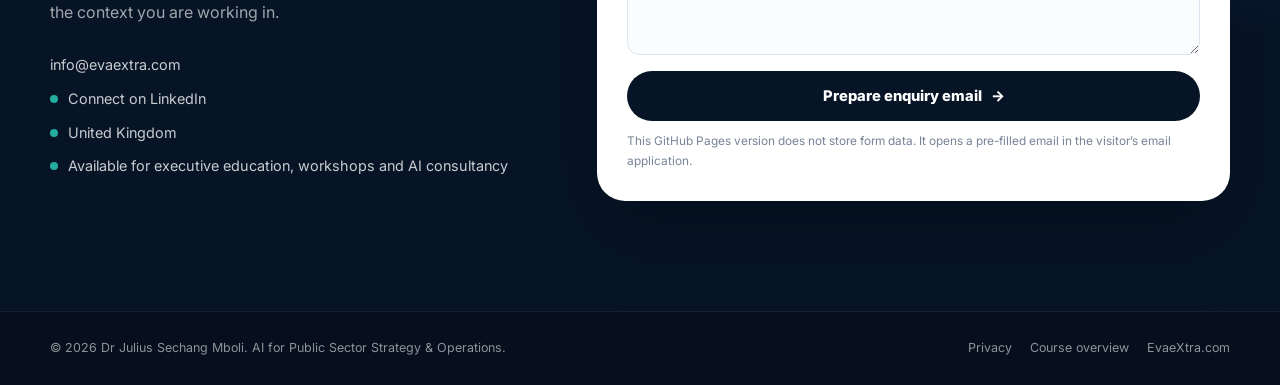
==== commit 90e908e5: "Update profile fallback in about section Removed initials from profile fallback in about section." ====
--- a/index.html
+++ b/index.html
@@ -220,7 +220,7 @@
       <div class="container about-grid">
         <div class="profile-card" data-reveal="left">
           <img id="profile-image" alt="Dr Julius Sechang Mboli" hidden>
-          <div id="profile-fallback" class="profile-fallback"><div><div class="profile-initials">JM</div><span> <strong>assets/img</strong> </span></div></div>
+          <div id="profile-fallback" class="profile-fallback"><div><div class="profile-initials"></div><span> <strong></strong> </span></div></div>
           <div class="profile-badge"><b>Dr Julius Sechang Mboli</b><span>AI lecturer · researcher · leader · executive educator · consultant</span></div>
         </div>
         <div class="about-copy" data-reveal="right">
